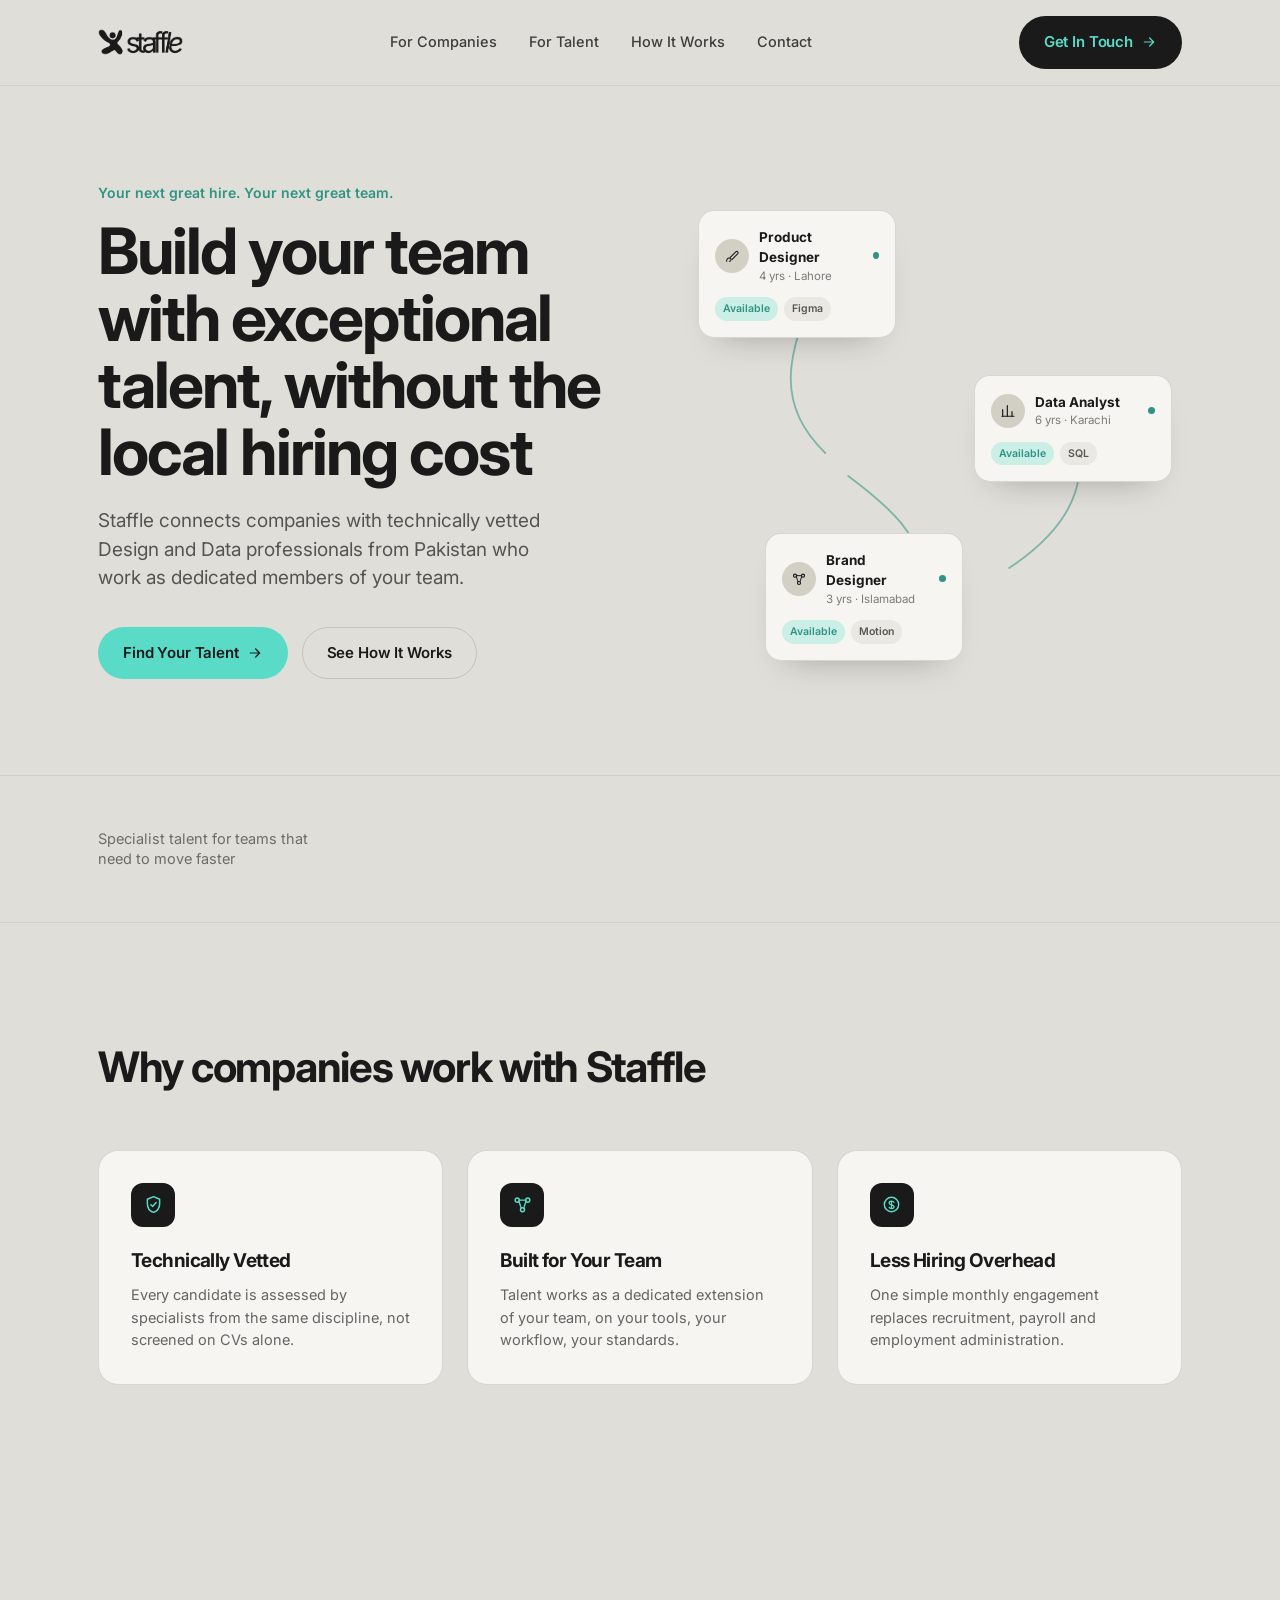
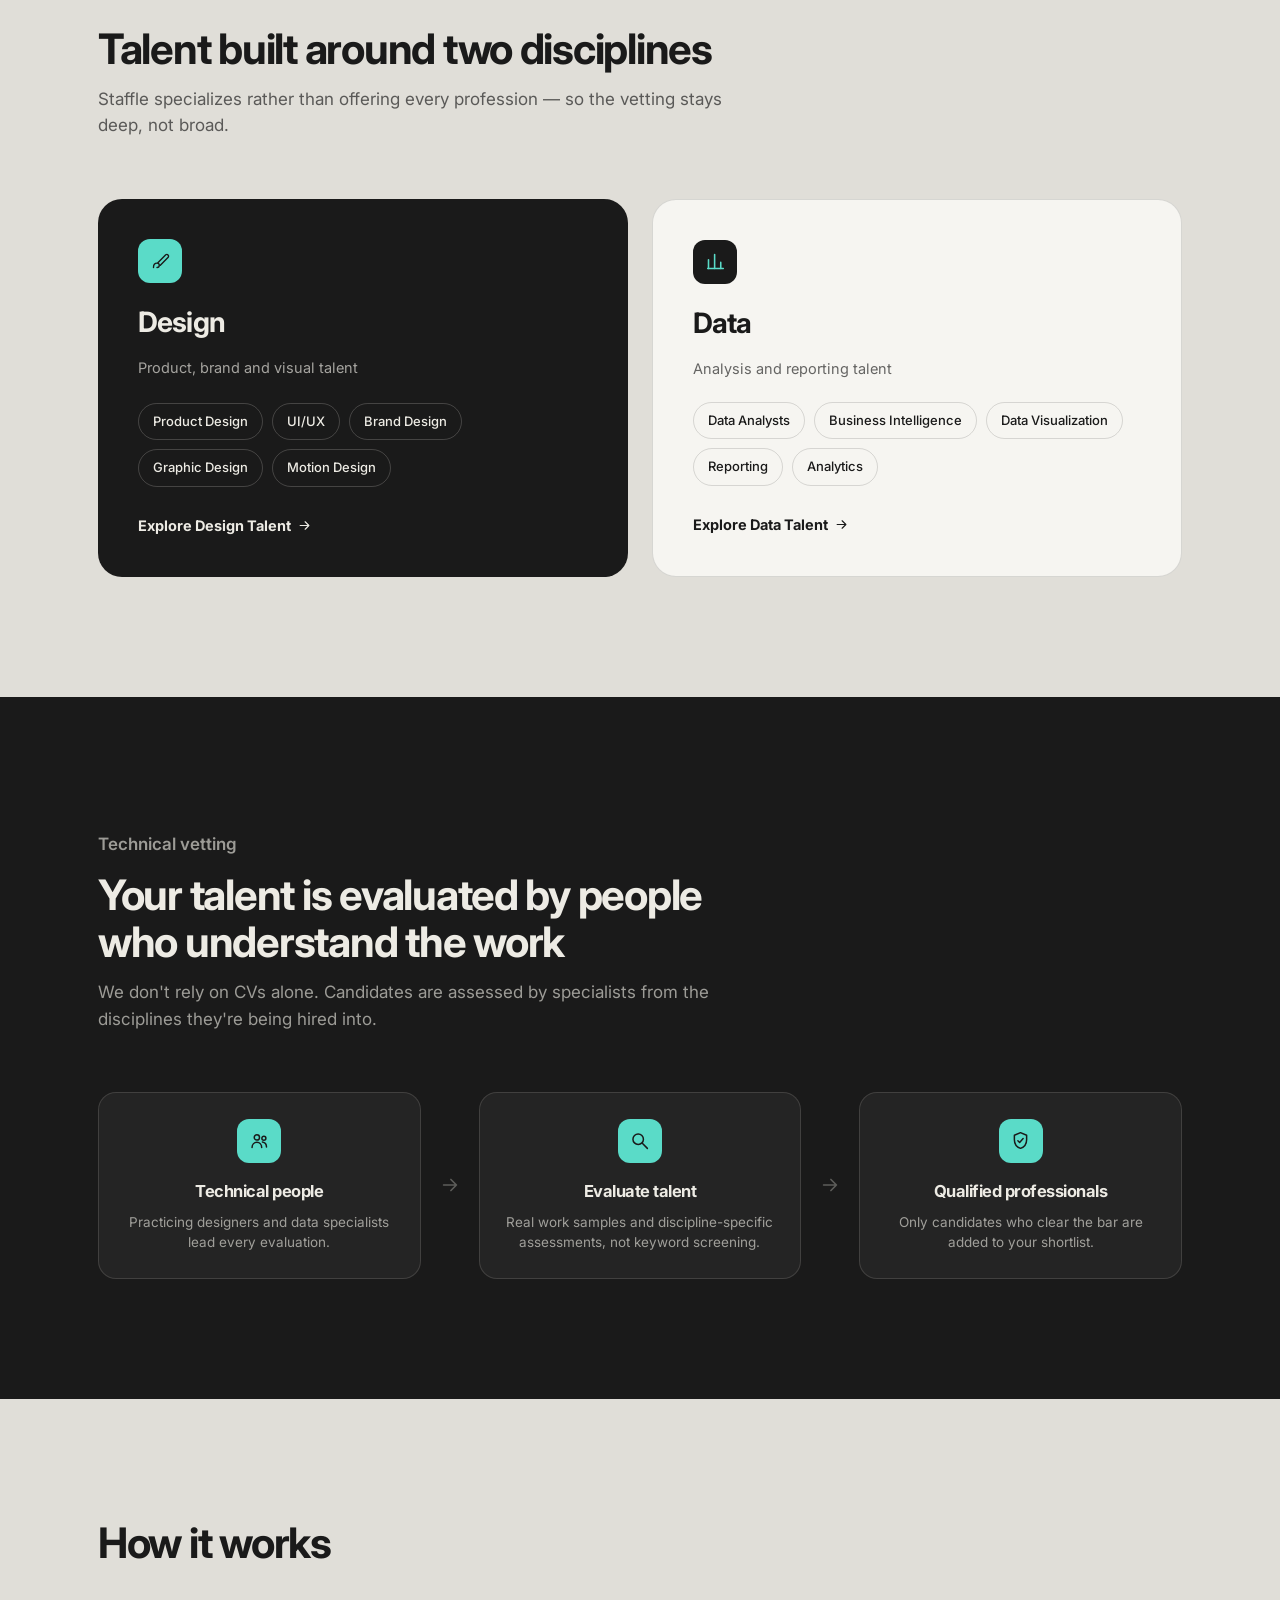
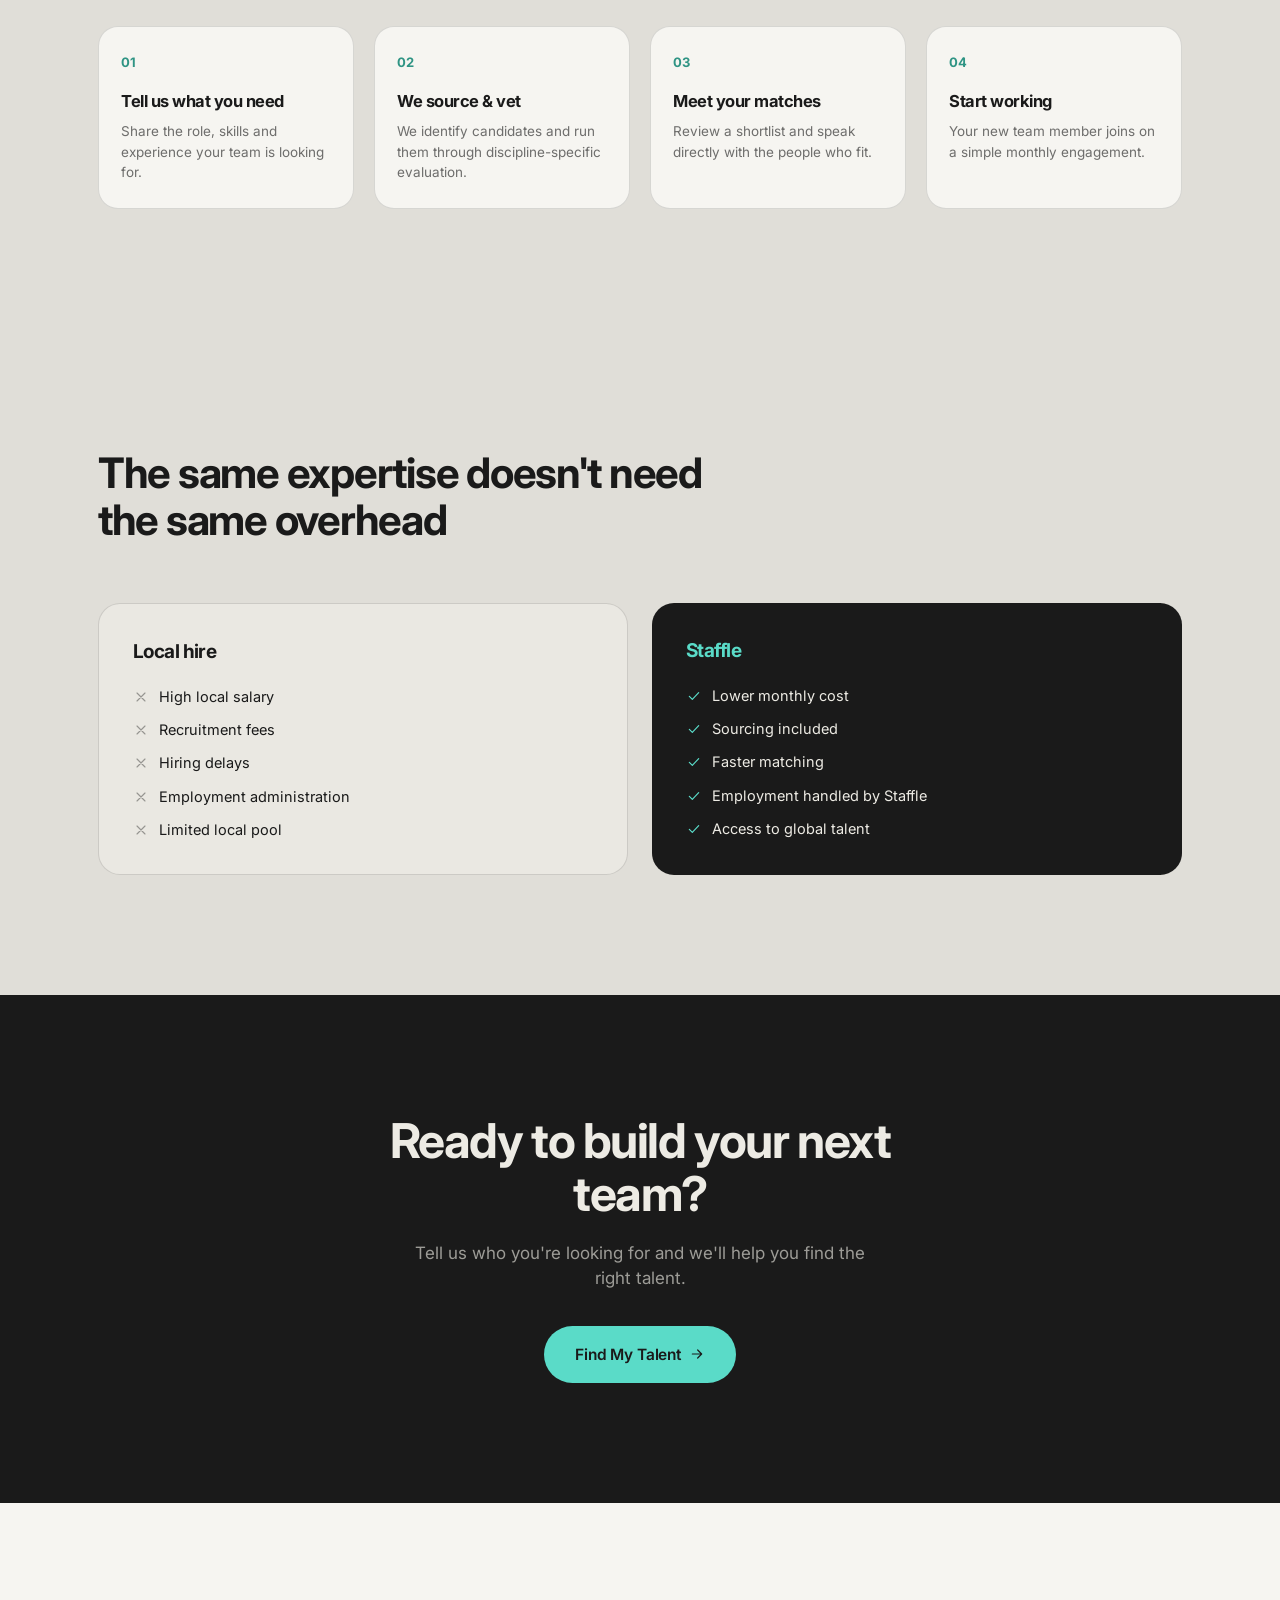
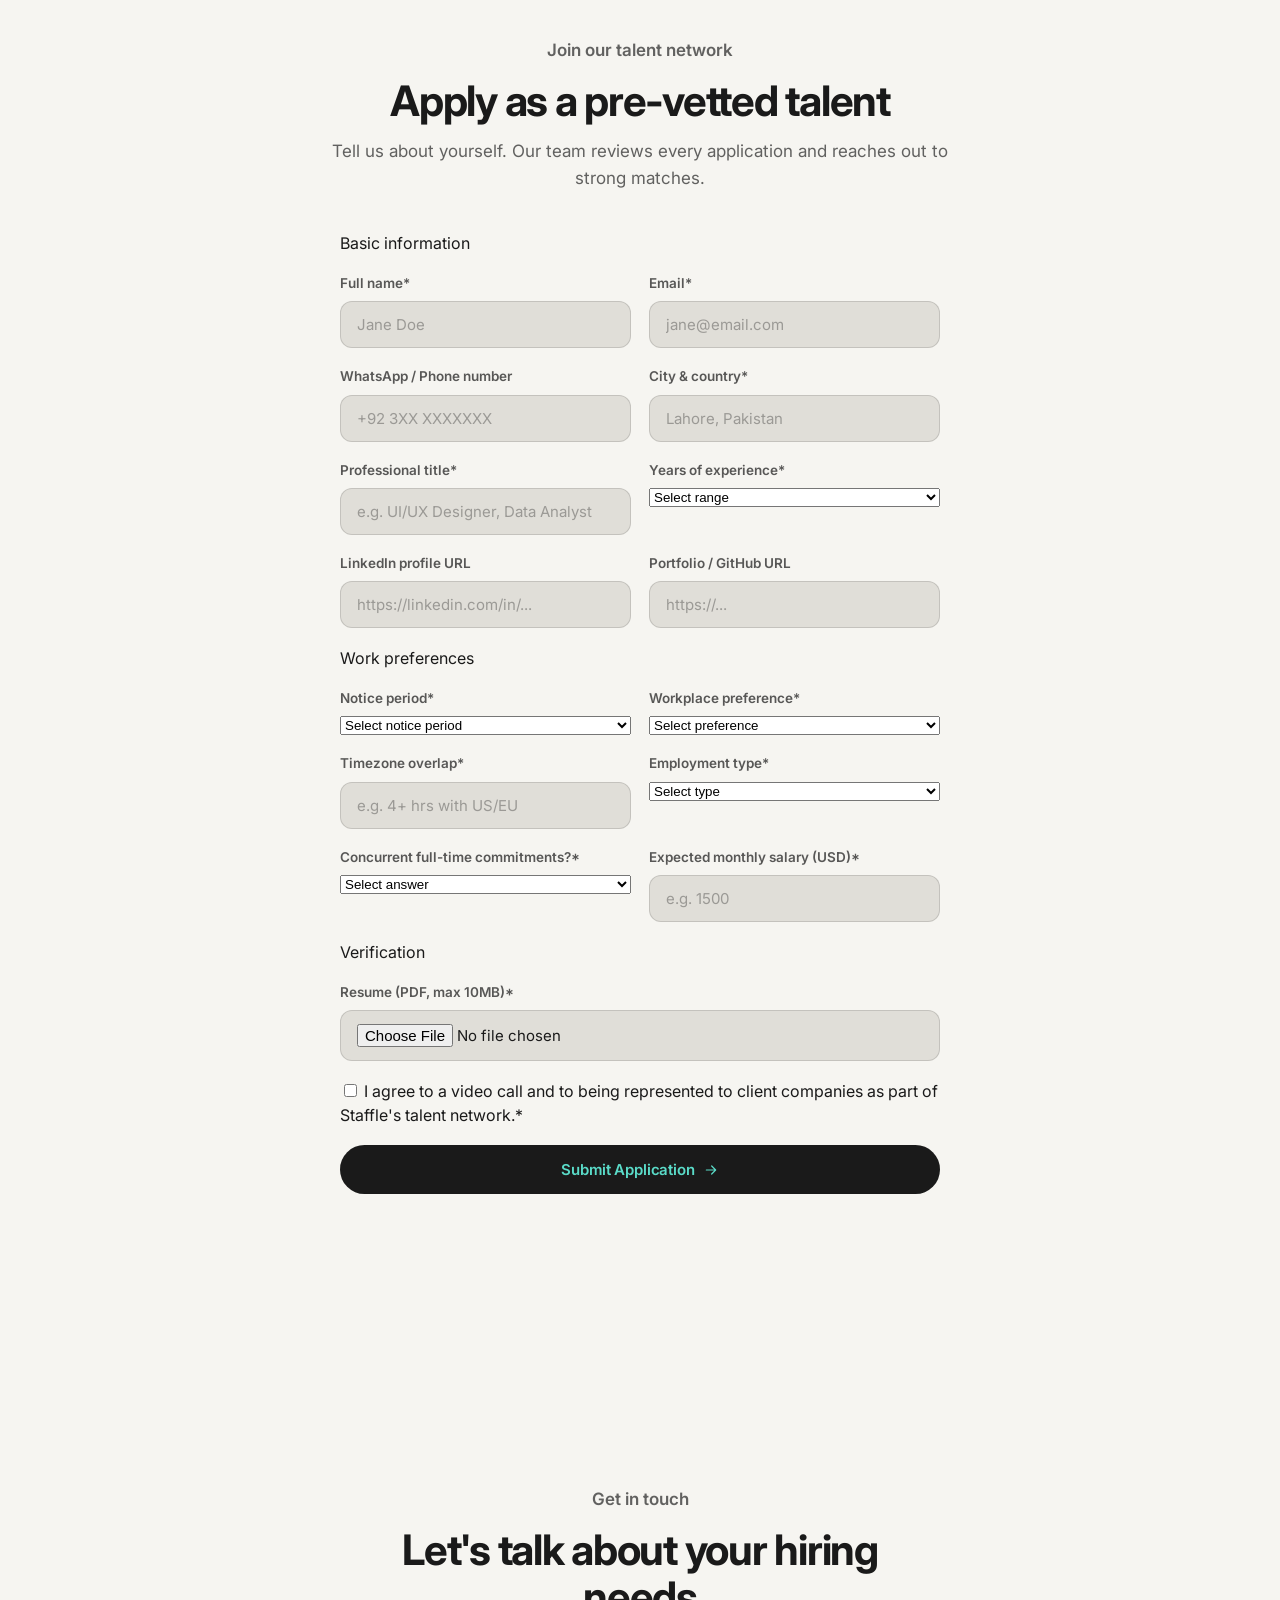
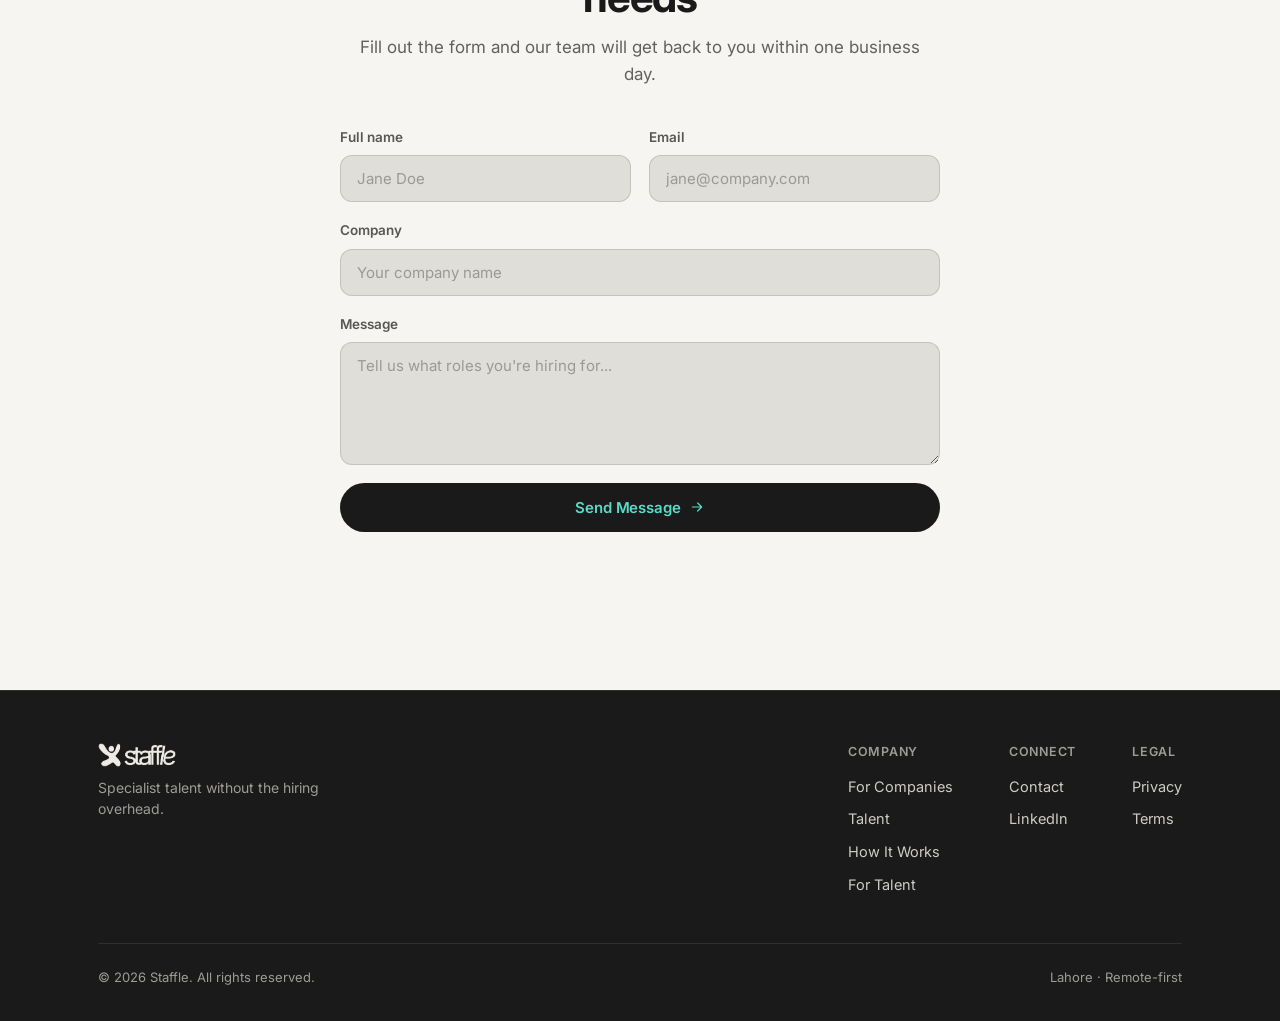
==== index.html @ 08b330fa "Update Form and navbar" ====
<!DOCTYPE html>
<html lang="en">

<head>
  <meta charset="UTF-8">
  <meta name="viewport" content="width=device-width, initial-scale=1.0">
  <title>Staffle — Specialist talent without the hiring overhead</title>
  <link rel="preconnect" href="https://fonts.googleapis.com">
  <link rel="preconnect" href="https://fonts.gstatic.com" crossorigin>
  <link href="https://fonts.googleapis.com/css2?family=Inter:wght@400;500;600;700;800&display=swap" rel="stylesheet">
  <link rel="stylesheet" href="css/style.css">
</head>

<body>

  <!-- ============ ICON DEFS ============ -->
  <svg width="0" height="0" style="position:absolute">
    <defs>
      <symbol id="ic-mark" viewBox="0 0 24 24">
        <circle cx="12" cy="6.2" r="2.6" fill="currentColor" />
        <path d="M6 21c0-4.5 2.8-7.2 6-7.2s6 2.7 6 7.2" stroke="currentColor" stroke-width="1.8" fill="none"
          stroke-linecap="round" />
      </symbol>
      <symbol id="ic-menu" viewBox="0 0 24 24">
        <path d="M4 7h16M4 12h16M4 17h16" stroke="currentColor" stroke-width="1.8" stroke-linecap="round" />
      </symbol>
      <symbol id="ic-close" viewBox="0 0 24 24">
        <path d="M6 6l12 12M18 6L6 18" stroke="currentColor" stroke-width="1.8" stroke-linecap="round" />
      </symbol>
      <symbol id="ic-arrow" viewBox="0 0 24 24">
        <path d="M5 12h14M13 6l6 6-6 6" stroke="currentColor" stroke-width="1.8" fill="none" stroke-linecap="round"
          stroke-linejoin="round" />
      </symbol>
      <symbol id="ic-check-shield" viewBox="0 0 24 24">
        <path d="M12 3l7 3v5c0 5-3 8.5-7 10-4-1.5-7-5-7-10V6l7-3z" stroke="currentColor" stroke-width="1.7" fill="none"
          stroke-linejoin="round" />
        <path d="M9 12.2l2 2 4-4.4" stroke="currentColor" stroke-width="1.7" fill="none" stroke-linecap="round"
          stroke-linejoin="round" />
      </symbol>
      <symbol id="ic-users" viewBox="0 0 24 24">
        <circle cx="9" cy="8.5" r="3" stroke="currentColor" stroke-width="1.7" fill="none" />
        <path d="M3.5 20c0-3.6 2.5-6 5.5-6s5.5 2.4 5.5 6" stroke="currentColor" stroke-width="1.7" fill="none"
          stroke-linecap="round" />
        <circle cx="17" cy="9.5" r="2.3" stroke="currentColor" stroke-width="1.7" fill="none" />
        <path d="M15.3 13.6c2.7.4 4.7 2.5 4.7 5.9" stroke="currentColor" stroke-width="1.7" fill="none"
          stroke-linecap="round" />
      </symbol>
      <symbol id="ic-coin" viewBox="0 0 24 24">
        <circle cx="12" cy="12" r="8.2" stroke="currentColor" stroke-width="1.7" fill="none" />
        <path
          d="M12 8v8M9.3 15.2c.4.9 1.4 1.5 2.7 1.5 1.7 0 2.9-.9 2.9-2.1 0-3-5.6-1.4-5.6-4.3 0-1.2 1.2-2.1 2.9-2.1 1.2 0 2.2.5 2.6 1.3"
          stroke="currentColor" stroke-width="1.5" fill="none" stroke-linecap="round" />
      </symbol>
      <symbol id="ic-globe" viewBox="0 0 24 24">
        <circle cx="12" cy="12" r="8.2" stroke="currentColor" stroke-width="1.7" fill="none" />
        <path d="M3.8 12h16.4M12 3.8c2.3 2.2 3.5 5 3.5 8.2s-1.2 6-3.5 8.2c-2.3-2.2-3.5-5-3.5-8.2s1.2-6 3.5-8.2z"
          stroke="currentColor" stroke-width="1.5" fill="none" />
      </symbol>
      <symbol id="ic-node" viewBox="0 0 24 24">
        <circle cx="6" cy="7" r="2.3" stroke="currentColor" stroke-width="1.7" fill="none" />
        <circle cx="18" cy="7" r="2.3" stroke="currentColor" stroke-width="1.7" fill="none" />
        <circle cx="12" cy="18" r="2.3" stroke="currentColor" stroke-width="1.7" fill="none" />
        <path d="M7.9 8.3L10.5 16M16.1 8.3L13.5 16M8.3 7h7.4" stroke="currentColor" stroke-width="1.5" fill="none"
          stroke-linecap="round" />
      </symbol>
      <symbol id="ic-bolt" viewBox="0 0 24 24">
        <path d="M13 3L5 13.5h5.5L11 21l8-11h-5.5L13 3z" stroke="currentColor" stroke-width="1.6" fill="none"
          stroke-linejoin="round" />
      </symbol>
      <symbol id="ic-scale" viewBox="0 0 24 24">
        <path d="M4 17h16M4 20h16M8 17V7M16 17V7M6 10l2-3 2 3M14 10l2-3 2 3" stroke="currentColor" stroke-width="1.6"
          fill="none" stroke-linecap="round" stroke-linejoin="round" />
      </symbol>
      <symbol id="ic-calendar" viewBox="0 0 24 24">
        <rect x="4" y="5.5" width="16" height="14.5" rx="3" stroke="currentColor" stroke-width="1.6" fill="none" />
        <path d="M4 10h16M8 3.5v4M16 3.5v4" stroke="currentColor" stroke-width="1.6" fill="none"
          stroke-linecap="round" />
      </symbol>
      <symbol id="ic-support" viewBox="0 0 24 24">
        <path d="M4 13.5v-2a8 8 0 0116 0v2" stroke="currentColor" stroke-width="1.6" fill="none"
          stroke-linecap="round" />
        <rect x="3" y="13" width="4.5" height="6" rx="1.6" stroke="currentColor" stroke-width="1.6" fill="none" />
        <rect x="16.5" y="13" width="4.5" height="6" rx="1.6" stroke="currentColor" stroke-width="1.6" fill="none" />
      </symbol>
      <symbol id="ic-search" viewBox="0 0 24 24">
        <circle cx="10.5" cy="10.5" r="6" stroke="currentColor" stroke-width="1.7" fill="none" />
        <path d="M15.5 15.5L21 21" stroke="currentColor" stroke-width="1.7" stroke-linecap="round" />
      </symbol>
      <symbol id="ic-cross" viewBox="0 0 24 24">
        <path d="M6 6l12 12M18 6L6 18" stroke="currentColor" stroke-width="1.7" stroke-linecap="round" />
      </symbol>
      <symbol id="ic-tick" viewBox="0 0 24 24">
        <path d="M5 12.5l4.5 4.5L19 7" stroke="currentColor" stroke-width="1.8" fill="none" stroke-linecap="round"
          stroke-linejoin="round" />
      </symbol>
      <symbol id="ic-brush" viewBox="0 0 24 24">
        <path d="M4 20c0-3 1.6-5 4-5 1.6 0 2.6 1.1 2.6 2.4C10.6 19 9.5 20 8 20" stroke="currentColor" stroke-width="1.6"
          fill="none" stroke-linecap="round" />
        <path d="M9 14.5L18 5.5a2 2 0 012.8 2.8L11.8 17.3" stroke="currentColor" stroke-width="1.6" fill="none"
          stroke-linecap="round" stroke-linejoin="round" />
      </symbol>
      <symbol id="ic-chart" viewBox="0 0 24 24">
        <path d="M4 20V10M11 20V4M18 20v-7" stroke="currentColor" stroke-width="1.8" stroke-linecap="round" />
        <path d="M3 20h18" stroke="currentColor" stroke-width="1.6" stroke-linecap="round" />
      </symbol>
    </defs>
  </svg>

  <!-- ============ HEADER ============ -->
  <header>
    <nav>
      <a href="#" class="logo"><img src="images/staffle-logo-dark.png" alt="Staffle"></a>
      <div class="nav-links">
        <a href="#disciplines">For Companies</a>
        <a href="#apply">For Talent</a>
        <a href="#how-it-works">How It Works</a>
        <a href="#contact">Contact</a>
      </div>
      <div class="nav-cta">
        <button class="nav-toggle" id="navToggle" aria-label="Open menu" aria-expanded="false">
          <svg id="menuIcon">
            <use href="#ic-menu" />
          </svg>
        </button>
        <a href="#contact" class="btn btn-primary">Get In Touch<svg>
            <use href="#ic-arrow" />
          </svg></a>
      </div>
    </nav>
    <div class="mobile-panel" id="mobilePanel">
      <a href="#disciplines">For Companies</a>
      <a href="#apply">For Talent</a>
      <a href="#how-it-works">How It Works</a>
      <a href="#contact">Contact</a>
      <a href="#contact" class="btn btn-mint" style="justify-content:center">Get In Touch</a>
    </div>
  </header>

  <!-- ============ HERO ============ -->
  <section class="hero">
    <div class="wrap">
      <div>
        <p class="eyebrow-plain">Your next great hire. Your next great team.</p>
        <h1>Build your team with exceptional talent, without the local hiring cost</h1>
        <p class="support">Staffle connects companies with technically vetted Design and Data professionals from
          Pakistan who work as dedicated members of your team.</p>
        <div class="hero-ctas">
          <a href="#final-cta" class="btn btn-mint">Find Your Talent<svg>
              <use href="#ic-arrow" />
            </svg></a>
          <a href="#how-it-works" class="btn btn-ghost">See How It Works</a>
        </div>
      </div>
      <div class="talent-visual" aria-hidden="true">
        <svg class="lines" viewBox="0 0 400 400">
          <path class="path p1" d="M100,60 C 60,140 60,180 100,220" />
          <path class="path p2" d="M300,180 C 340,230 320,280 260,320" />
          <path class="path p3" d="M120,240 C 160,270 180,290 190,330" />
        </svg>
        <div class="pcard c1">
          <div class="pcard-top">
            <div class="avatar"><svg>
                <use href="#ic-brush" />
              </svg></div>
            <div>
              <div class="pcard-name">Product Designer</div>
              <div class="pcard-role">4 yrs · Lahore</div>
            </div>
            <span class="status-dot"></span>
          </div>
          <div class="pcard-tags"><span class="tag mint">Available</span><span class="tag">Figma</span></div>
        </div>
        <div class="pcard c2">
          <div class="pcard-top">
            <div class="avatar"><svg>
                <use href="#ic-chart" />
              </svg></div>
            <div>
              <div class="pcard-name">Data Analyst</div>
              <div class="pcard-role">6 yrs · Karachi</div>
            </div>
            <span class="status-dot"></span>
          </div>
          <div class="pcard-tags"><span class="tag mint">Available</span><span class="tag">SQL</span></div>
        </div>
        <div class="pcard c3">
          <div class="pcard-top">
            <div class="avatar"><svg>
                <use href="#ic-node" />
              </svg></div>
            <div>
              <div class="pcard-name">Brand Designer</div>
              <div class="pcard-role">3 yrs · Islamabad</div>
            </div>
            <span class="status-dot"></span>
          </div>
          <div class="pcard-tags"><span class="tag mint">Available</span><span class="tag">Motion</span></div>
        </div>
      </div>
    </div>
  </section>

  <!-- ============ TRUST STRIP ============ -->
  <div class="trust">
    <div class="wrap">
      <p class="trust-label">Specialist talent for teams that need to move faster</p>
      <div class="trust-items">
        <div class="trust-item"><svg>
            <use href="#ic-brush" />
          </svg>Design Specialists</div>
        <div class="trust-item"><svg>
            <use href="#ic-chart" />
          </svg>Data Specialists</div>
        <div class="trust-item"><svg>
            <use href="#ic-check-shield" />
          </svg>Technical Vetting</div>
        <div class="trust-item"><svg>
            <use href="#ic-users" />
          </svg>Dedicated Resources</div>
      </div>
    </div>
  </div>

  <!-- ============ WHY STAFFLE ============ -->
  <section>
    <div class="wrap">
      <div class="section-head">
        <h2>Why companies work with Staffle</h2>
      </div>
      <div class="why-grid">
        <div class="why-card">
          <div class="icon-badge"><svg>
              <use href="#ic-check-shield" />
            </svg></div>
          <h3>Technically Vetted</h3>
          <p>Every candidate is assessed by specialists from the same discipline, not screened on CVs alone.</p>
        </div>
        <div class="why-card">
          <div class="icon-badge"><svg>
              <use href="#ic-node" />
            </svg></div>
          <h3>Built for Your Team</h3>
          <p>Talent works as a dedicated extension of your team, on your tools, your workflow, your standards.</p>
        </div>
        <div class="why-card">
          <div class="icon-badge"><svg>
              <use href="#ic-coin" />
            </svg></div>
          <h3>Less Hiring Overhead</h3>
          <p>One simple monthly engagement replaces recruitment, payroll and employment administration.</p>
        </div>
      </div>
    </div>
  </section>

  <!-- ============ DESIGN + DATA ============ -->
  <section id="disciplines">
    <div class="wrap">
      <div class="section-head">
        <h2>Talent built around two disciplines</h2>
        <p>Staffle specializes rather than offering every profession — so the vetting stays deep, not broad.</p>
      </div>
      <div class="disciplines">
        <div class="discipline-card design">
          <div class="discipline-top">
            <div class="icon-badge"><svg>
                <use href="#ic-brush" />
              </svg></div>
            <h3>Design</h3>
            <p class="sub">Product, brand and visual talent</p>
          </div>
          <div>
            <div class="role-list">
              <span class="role-pill">Product Design</span>
              <span class="role-pill">UI/UX</span>
              <span class="role-pill">Brand Design</span>
              <span class="role-pill">Graphic Design</span>
              <span class="role-pill">Motion Design</span>
            </div>
            <a href="#" class="explore-link">Explore Design Talent<svg>
                <use href="#ic-arrow" />
              </svg></a>
          </div>
        </div>
        <div class="discipline-card data">
          <div class="discipline-top">
            <div class="icon-badge"><svg>
                <use href="#ic-chart" />
              </svg></div>
            <h3>Data</h3>
            <p class="sub">Analysis and reporting talent</p>
          </div>
          <div>
            <div class="role-list">
              <span class="role-pill">Data Analysts</span>
              <span class="role-pill">Business Intelligence</span>
              <span class="role-pill">Data Visualization</span>
              <span class="role-pill">Reporting</span>
              <span class="role-pill">Analytics</span>
            </div>
            <a href="#" class="explore-link">Explore Data Talent<svg>
                <use href="#ic-arrow" />
              </svg></a>
          </div>
        </div>
      </div>
    </div>
  </section>

  <!-- ============ TECHNICAL VETTING ============ -->
  <section class="vetting">
    <div class="wrap">
      <div class="section-head">
        <p class="eyebrow-plain">Technical vetting</p>
        <h2>Your talent is evaluated by people who understand the work</h2>
        <p>We don't rely on CVs alone. Candidates are assessed by specialists from the disciplines they're being hired
          into.</p>
      </div>
      <div class="vet-flow">
        <div class="vet-node">
          <div class="icon-badge"><svg>
              <use href="#ic-users" />
            </svg></div>
          <h3>Technical people</h3>
          <p>Practicing designers and data specialists lead every evaluation.</p>
        </div>
        <div class="vet-arrow"><svg>
            <use href="#ic-arrow" />
          </svg></div>
        <div class="vet-node">
          <div class="icon-badge"><svg>
              <use href="#ic-search" />
            </svg></div>
          <h3>Evaluate talent</h3>
          <p>Real work samples and discipline-specific assessments, not keyword screening.</p>
        </div>
        <div class="vet-arrow"><svg>
            <use href="#ic-arrow" />
          </svg></div>
        <div class="vet-node">
          <div class="icon-badge"><svg>
              <use href="#ic-check-shield" />
            </svg></div>
          <h3>Qualified professionals</h3>
          <p>Only candidates who clear the bar are added to your shortlist.</p>
        </div>
      </div>
    </div>
  </section>

  <!-- ============ HOW IT WORKS ============ -->
  <section id="how-it-works">
    <div class="wrap">
      <div class="section-head">
        <h2>How it works</h2>
      </div>
      <div class="steps">
        <div class="step">
          <div class="step-num">01</div>
          <h3>Tell us what you need</h3>
          <p>Share the role, skills and experience your team is looking for.</p>
        </div>
        <div class="step">
          <div class="step-num">02</div>
          <h3>We source &amp; vet</h3>
          <p>We identify candidates and run them through discipline-specific evaluation.</p>
        </div>
        <div class="step">
          <div class="step-num">03</div>
          <h3>Meet your matches</h3>
          <p>Review a shortlist and speak directly with the people who fit.</p>
        </div>
        <div class="step">
          <div class="step-num">04</div>
          <h3>Start working</h3>
          <p>Your new team member joins on a simple monthly engagement.</p>
        </div>
      </div>
    </div>
  </section>

  <!-- ============ COMPARISON ============ -->
  <section>
    <div class="wrap">
      <div class="section-head">
        <h2>The same expertise doesn't need the same overhead</h2>
      </div>
      <div class="compare">
        <div class="compare-card bad">
          <h3>Local hire</h3>
          <ul class="compare-list">
            <li><svg>
                <use href="#ic-cross" />
              </svg>High local salary</li>
            <li><svg>
                <use href="#ic-cross" />
              </svg>Recruitment fees</li>
            <li><svg>
                <use href="#ic-cross" />
              </svg>Hiring delays</li>
            <li><svg>
                <use href="#ic-cross" />
              </svg>Employment administration</li>
            <li><svg>
                <use href="#ic-cross" />
              </svg>Limited local pool</li>
          </ul>
        </div>
        <div class="compare-card good">
          <h3>Staffle</h3>
          <ul class="compare-list">
            <li><svg>
                <use href="#ic-tick" />
              </svg>Lower monthly cost</li>
            <li><svg>
                <use href="#ic-tick" />
              </svg>Sourcing included</li>
            <li><svg>
                <use href="#ic-tick" />
              </svg>Faster matching</li>
            <li><svg>
                <use href="#ic-tick" />
              </svg>Employment handled by Staffle</li>
            <li><svg>
                <use href="#ic-tick" />
              </svg>Access to global talent</li>
          </ul>
        </div>
      </div>
    </div>
  </section>

  <!-- ============ FINAL CTA ============ -->
  <section class="final-cta" id="final-cta">
    <div class="wrap">
      <h2>Ready to build your next team?</h2>
      <p>Tell us who you're looking for and we'll help you find the right talent.</p>
      <a href="#contact" class="btn btn-mint">Find My Talent<svg>
          <use href="#ic-arrow" />
        </svg></a>
    </div>
  </section>

  <!-- ============ TALENT APPLICATION ============ -->
  <section class="contact apply-section" id="apply">
    <div class="wrap">
      <div class="section-head" style="margin:0 auto 40px;text-align:center;max-width:640px;">
        <p class="eyebrow-plain" style="text-align:center;">Join our talent network</p>
        <h2>Apply as a pre-vetted talent</h2>
        <p>Tell us about yourself. Our team reviews every application and reaches out to strong matches.</p>
      </div>

      <form class="contact-form apply-form" id="applyForm" action="https://formspree.io/f/YOUR_FORM_ID_TALENT"
        method="POST" enctype="multipart/form-data">

        <div class="form-group-title">Basic information</div>

        <div class="form-row">
          <div class="form-field">
            <label for="ap-name">Full name*</label>
            <input type="text" id="ap-name" name="full_name" placeholder="Jane Doe" required>
          </div>
          <div class="form-field">
            <label for="ap-email">Email*</label>
            <input type="email" id="ap-email" name="email" placeholder="jane@email.com" required>
          </div>
        </div>

        <div class="form-row">
          <div class="form-field">
            <label for="ap-phone">WhatsApp / Phone number</label>
            <input type="tel" id="ap-phone" name="phone" placeholder="+92 3XX XXXXXXX">
          </div>
          <div class="form-field">
            <label for="ap-location">City &amp; country*</label>
            <input type="text" id="ap-location" name="location" placeholder="Lahore, Pakistan" required>
          </div>
        </div>

        <div class="form-row">
          <div class="form-field">
            <label for="ap-title">Professional title*</label>
            <input type="text" id="ap-title" name="title" placeholder="e.g. UI/UX Designer, Data Analyst" required>
          </div>
          <div class="form-field">
            <label for="ap-experience">Years of experience*</label>
            <select id="ap-experience" name="experience" required>
              <option value="" disabled selected>Select range</option>
              <option value="1-2 years">1-2 years</option>
              <option value="3-5 years">3-5 years</option>
              <option value="6-8 years">6-8 years</option>
              <option value="9-15 years">9-15 years</option>
              <option value="15+ years">15+ years</option>
            </select>
          </div>
        </div>

        <div class="form-row">
          <div class="form-field">
            <label for="ap-linkedin">LinkedIn profile URL</label>
            <input type="url" id="ap-linkedin" name="linkedin_url" placeholder="https://linkedin.com/in/...">
          </div>
          <div class="form-field">
            <label for="ap-portfolio">Portfolio / GitHub URL</label>
            <input type="url" id="ap-portfolio" name="portfolio_url" placeholder="https://...">
          </div>
        </div>

        <div class="form-group-title">Work preferences</div>

        <div class="form-row">
          <div class="form-field">
            <label for="ap-notice">Notice period*</label>
            <select id="ap-notice" name="notice_period" required>
              <option value="" disabled selected>Select notice period</option>
              <option value="Immediately available">Immediately available</option>
              <option value="2 weeks">2 weeks</option>
              <option value="1 month">1 month</option>
              <option value="2+ months">2+ months</option>
            </select>
          </div>
          <div class="form-field">
            <label for="ap-workplace">Workplace preference*</label>
            <select id="ap-workplace" name="workplace_preference" required>
              <option value="" disabled selected>Select preference</option>
              <option value="Remote">Remote</option>
              <option value="Hybrid">Hybrid</option>
              <option value="Onsite">Onsite</option>
            </select>
          </div>
        </div>

        <div class="form-row">
          <div class="form-field">
            <label for="ap-timezone">Timezone overlap*</label>
            <input type="text" id="ap-timezone" name="timezone_overlap" placeholder="e.g. 4+ hrs with US/EU" required>
          </div>
          <div class="form-field">
            <label for="ap-employment">Employment type*</label>
            <select id="ap-employment" name="employment_type" required>
              <option value="" disabled selected>Select type</option>
              <option value="Full-time">Full-time</option>
              <option value="Part-time">Part-time</option>
              <option value="Contract">Contract</option>
            </select>
          </div>
        </div>

        <div class="form-row">
          <div class="form-field">
            <label for="ap-concurrent">Concurrent full-time commitments?*</label>
            <select id="ap-concurrent" name="concurrent_commitments" required>
              <option value="" disabled selected>Select answer</option>
              <option value="No">No</option>
              <option value="Yes">Yes</option>
            </select>
          </div>
          <div class="form-field">
            <label for="ap-salary">Expected monthly salary (USD)*</label>
            <input type="number" id="ap-salary" name="expected_salary_usd" placeholder="e.g. 1500" min="0" required>
          </div>
        </div>

        <div class="form-group-title">Verification</div>

        <div class="form-field">
          <label for="ap-resume">Resume (PDF, max 10MB)*</label>
          <input type="file" id="ap-resume" name="resume" accept="application/pdf" required>
        </div>

        <label class="form-checkbox">
          <input type="checkbox" id="ap-consent" name="consent" value="Yes" required>
          <span>I agree to a video call and to being represented to client companies as part of Staffle's talent
            network.*</span>
        </label>

        <button type="submit" class="btn btn-primary" style="width:100%;justify-content:center;">
          Submit Application<svg>
            <use href="#ic-arrow" />
          </svg>
        </button>
        <p class="form-status" id="applyFormStatus"></p>
      </form>
    </div>
  </section>

  <!-- ============ CONTACT ============ -->
  <section class="contact" id="contact">
    <div class="wrap">
      <div class="section-head" style="margin:0 auto 40px;text-align:center;max-width:560px;">
        <p class="eyebrow-plain" style="text-align:center;">Get in touch</p>
        <h2>Let's talk about your hiring needs</h2>
        <p>Fill out the form and our team will get back to you within one business day.</p>
      </div>

      <form class="contact-form" id="contactForm" action="https://formspree.io/f/YOUR_FORM_ID" method="POST">
        <div class="form-row">
          <div class="form-field">
            <label for="cf-name">Full name</label>
            <input type="text" id="cf-name" name="name" placeholder="Jane Doe" required>
          </div>
          <div class="form-field">
            <label for="cf-email">Email</label>
            <input type="email" id="cf-email" name="email" placeholder="jane@company.com" required>
          </div>
        </div>
        <div class="form-field">
          <label for="cf-company">Company</label>
          <input type="text" id="cf-company" name="company" placeholder="Your company name">
        </div>
        <div class="form-field">
          <label for="cf-message">Message</label>
          <textarea id="cf-message" name="message" rows="5" placeholder="Tell us what roles you're hiring for..."
            required></textarea>
        </div>
        <button type="submit" class="btn btn-primary" style="width:100%;justify-content:center;">
          Send Message<svg>
            <use href="#ic-arrow" />
          </svg>
        </button>
        <p class="form-status" id="formStatus"></p>
      </form>
    </div>
  </section>

  <!-- ============ FOOTER ============ -->
  <footer id="footer">
    <div class="wrap">
      <div class="footer-top">
        <div class="footer-brand">
          <a href="#" class="logo"><img src="images/staffle-logo-light.png" alt="Staffle"></a>
          <p>Specialist talent without the hiring overhead.</p>
        </div>
        <div class="footer-links">
          <div class="footer-col">
            <h4>Company</h4>
            <a href="#disciplines">For Companies</a>
            <a href="#disciplines">Talent</a>
            <a href="#how-it-works">How It Works</a>
            <a href="#apply">For Talent</a>
          </div>
          <div class="footer-col">
            <h4>Connect</h4>
            <a href="#contact">Contact</a>
            <a href="#">LinkedIn</a>
          </div>
          <div class="footer-col">
            <h4>Legal</h4>
            <a href="#">Privacy</a>
            <a href="#">Terms</a>
          </div>
        </div>
      </div>
      <div class="footer-bottom">
        <span>© 2026 Staffle. All rights reserved.</span>
        <span>Lahore · Remote-first</span>
      </div>
    </div>
  </footer>

  <script src="js/script.js"></script>
</body>

</html>
---- css/style.css ----
:root {
  --ink: #1A1A1A;
  --canvas: #E0DED8;
  --canvas-soft: #EAE8E2;
  --canvas-deep: #D2CFC5;
  --paper: #F6F5F1;
  --mint: #5ADBC8;
  --mint-deep: #2F9484;
  --line: rgba(26, 26, 26, 0.14);
  --line-soft: rgba(26, 26, 26, 0.08);
  --on-ink: #EDEBE4;
  --on-ink-dim: rgba(237, 235, 228, 0.62);
  --max: 1180px;
  --gap: clamp(20px, 4vw, 40px);
}

* {
  box-sizing: border-box;
}

html {
  scroll-behavior: smooth;
}

body {
  margin: 0;
  background: var(--canvas);
  color: var(--ink);
  font-family: 'Inter', system-ui, sans-serif;
  -webkit-font-smoothing: antialiased;
  line-height: 1.5;
}

a {
  color: inherit;
  text-decoration: none;
}

button {
  font-family: inherit;
}

.wrap {
  max-width: var(--max);
  margin: 0 auto;
  padding: 0 clamp(20px, 5vw, 48px);
}

img,
svg {
  display: block;
}

:focus-visible {
  outline: 2px solid var(--ink);
  outline-offset: 3px;
}

/* ---------- Buttons ---------- */
.btn {
  display: inline-flex;
  align-items: center;
  gap: 8px;
  padding: 14px 24px;
  border-radius: 100px;
  font-size: 15px;
  font-weight: 600;
  letter-spacing: -0.01em;
  border: 1px solid transparent;
  cursor: pointer;
  transition: transform .22s cubic-bezier(.2, .7, .3, 1), background .18s ease, border-color .18s ease, box-shadow .22s ease;
  white-space: nowrap;
}

.btn:active {
  transform: scale(0.97);
}

.btn-primary {
  background: var(--ink);
  color: var(--mint);
}

.btn-primary:hover {
  background: #000;
  transform: translateY(-3px);
  box-shadow: 0 14px 26px -12px rgba(26, 26, 26, 0.5);
}

.btn-mint {
  background: var(--mint);
  color: var(--ink);
}

.btn-mint:hover {
  background: #4bcbb7;
  transform: translateY(-3px);
  box-shadow: 0 14px 26px -12px rgba(90, 219, 200, 0.55);
}

.btn-ghost {
  background: transparent;
  color: var(--ink);
  border-color: var(--line);
}

.btn-ghost:hover {
  border-color: var(--ink);
  transform: translateY(-3px);
}

.btn-ghost-light {
  background: transparent;
  color: var(--on-ink);
  border-color: rgba(237, 235, 228, 0.28);
}

.btn-ghost-light:hover {
  border-color: var(--on-ink);
  transform: translateY(-3px);
}

.btn svg {
  width: 16px;
  height: 16px;
  transition: transform .25s ease;
}

.btn:hover svg {
  transform: translateX(2px);
}

/* ---------- Nav ---------- */
header {
  position: sticky;
  top: 0;
  z-index: 50;
  background: rgba(224, 222, 216, 0.82);
  backdrop-filter: blur(10px);
  border-bottom: 1px solid var(--line-soft);
}

nav {
  display: flex;
  align-items: center;
  justify-content: space-between;
  padding: 16px clamp(20px, 5vw, 48px);
  max-width: var(--max);
  margin: 0 auto;
}

.logo {
  display: flex;
  align-items: center;
  gap: 9px;
  font-weight: 800;
  font-size: 19px;
  letter-spacing: -0.02em;
}

.logo svg {
  width: 22px;
  height: 22px;
}

.logo img {
  height: 26px;
  width: auto;
  display: block;
  transition: transform .3s cubic-bezier(.2, .7, .3, 1);
}

.logo:hover img {
  transform: scale(1.06) rotate(-2deg);
}

.footer-brand .logo img {
  height: 24px;
}

.nav-links {
  display: flex;
  align-items: center;
  gap: 32px;
  font-size: 14.5px;
  font-weight: 500;
}

.nav-links a {
  opacity: 0.82;
  position: relative;
  padding: 2px 0;
}

.nav-links a:hover {
  opacity: 1;
}

.nav-links a::after {
  content: "";
  position: absolute;
  left: 0;
  bottom: -2px;
  width: 0;
  height: 1.5px;
  background: var(--ink);
  transition: width .2s ease;
}

.nav-links a:hover::after {
  width: 100%;
}

.nav-cta {
  display: flex;
  align-items: center;
  gap: 18px;
}

.nav-toggle {
  display: none;
  background: none;
  border: none;
  cursor: pointer;
  padding: 6px;
}

.nav-toggle svg {
  width: 22px;
  height: 22px;
}

.mobile-panel {
  display: none;
}

@media (max-width: 860px) {
  .nav-links {
    display: none;
  }

  .nav-cta .btn-primary {
    display: none;
  }

  .nav-toggle {
    display: block;
  }

  .mobile-panel {
    display: flex;
    flex-direction: column;
    gap: 2px;
    max-height: 0;
    overflow: hidden;
    transition: max-height .28s ease;
    background: var(--canvas);
    border-top: 1px solid var(--line-soft);
  }

  .mobile-panel.open {
    max-height: 340px;
  }

  .mobile-panel a,
  .mobile-panel .btn {
    margin: 10px clamp(20px, 5vw, 48px);
  }

  .mobile-panel a {
    font-weight: 500;
    font-size: 15px;
    padding: 8px 0;
  }
}

/* ---------- Section shell ---------- */
section {
  padding: clamp(64px, 10vw, 120px) 0;
}

.eyebrow-plain {
  font-size: 14px;
  color: var(--mint-deep);
  font-weight: 600;
  margin: 0 0 14px;
}

h1,
h2,
h3 {
  margin: 0;
  letter-spacing: -0.03em;
  font-weight: 700;
}

.section-head {
  max-width: 640px;
  margin-bottom: clamp(36px, 6vw, 60px);
}

.section-head h2 {
  font-size: clamp(28px, 3.6vw, 42px);
  line-height: 1.12;
}

.section-head p {
  font-size: 17px;
  color: rgba(26, 26, 26, 0.68);
  margin-top: 14px;
  line-height: 1.55;
}

/* ---------- Hero ---------- */
.hero {
  padding-top: clamp(56px, 9vw, 96px);
  padding-bottom: clamp(56px, 9vw, 96px);
}

.hero .wrap {
  display: grid;
  grid-template-columns: 1.05fr 0.95fr;
  gap: clamp(32px, 6vw, 64px);
  align-items: center;
}

.hero h1 {
  font-size: clamp(38px, 5.4vw, 64px);
  line-height: 1.05;
  max-width: 600px;
}

.hero p.support {
  font-size: clamp(16px, 1.6vw, 19px);
  color: rgba(26, 26, 26, 0.7);
  max-width: 460px;
  margin: 22px 0 34px;
}

.hero-ctas {
  display: flex;
  flex-wrap: wrap;
  gap: 14px;
}

.talent-visual {
  position: relative;
  height: clamp(340px, 38vw, 460px);
}

.talent-visual svg.lines {
  position: absolute;
  inset: 0;
  width: 100%;
  height: 100%;
  overflow: visible;
}

.talent-visual .path {
  fill: none;
  stroke: var(--mint-deep);
  stroke-width: 1.6;
  stroke-linecap: round;
  stroke-dasharray: 220;
  stroke-dashoffset: 220;
  opacity: 0.55;
  animation: draw 1.4s ease forwards;
}

.path.p2 {
  animation-delay: .15s;
}

.path.p3 {
  animation-delay: .3s;
}

@keyframes draw {
  to {
    stroke-dashoffset: 0;
  }
}

.pcard {
  position: absolute;
  width: 198px;
  background: var(--paper);
  border: 1px solid var(--line);
  border-radius: 16px;
  padding: 16px;
  box-shadow: 0 18px 34px -22px rgba(26, 26, 26, 0.35);
  opacity: 0;
  transform: translateY(14px) scale(.97);
  animation: rise .6s cubic-bezier(.2, .7, .3, 1) forwards;
  transition: transform .3s cubic-bezier(.2, .7, .3, 1), box-shadow .3s ease, border-color .3s ease;
}

.pcard:hover {
  transform: translateY(-6px) scale(1.03);
  box-shadow: 0 26px 44px -20px rgba(26, 26, 26, 0.4);
  border-color: rgba(26, 26, 26, 0.25);
  z-index: 5;
}

@keyframes rise {
  to {
    opacity: 1;
    transform: translateY(0) scale(1);
  }
}

.pcard.c1 {
  top: 2%;
  left: 0;
  animation-delay: .05s;
}

.pcard.c2 {
  top: 38%;
  right: 2%;
  animation-delay: .28s;
}

.pcard.c3 {
  bottom: 0;
  left: 14%;
  animation-delay: .5s;
}

.pcard-top {
  display: flex;
  align-items: center;
  gap: 10px;
}

.avatar {
  width: 34px;
  height: 34px;
  border-radius: 50%;
  background: var(--canvas-deep);
  display: flex;
  align-items: center;
  justify-content: center;
  flex: none;
}

.avatar svg {
  width: 16px;
  height: 16px;
  color: var(--ink);
}

.pcard-name {
  font-size: 13.5px;
  font-weight: 700;
}

.pcard-role {
  font-size: 11.5px;
  color: rgba(26, 26, 26, 0.55);
}

.status-dot {
  width: 7px;
  height: 7px;
  border-radius: 50%;
  background: var(--mint-deep);
  margin-left: auto;
}

.pcard-tags {
  display: flex;
  flex-wrap: wrap;
  gap: 6px;
  margin-top: 12px;
}

.tag {
  font-size: 10.5px;
  font-weight: 600;
  padding: 4px 8px;
  border-radius: 100px;
  background: var(--canvas-soft);
  color: rgba(26, 26, 26, 0.7);
  transition: transform .2s ease, background .2s ease;
}

.tag.mint {
  background: rgba(90, 219, 200, 0.28);
  color: var(--mint-deep);
}

.pcard:hover .tag {
  transform: translateY(-1px);
}

.pcard:hover .tag.mint {
  background: var(--mint-deep);
  color: var(--on-ink);
}

/* ---------- Trust strip ---------- */
.trust {
  padding: 38px 0;
  border-top: 1px solid var(--line-soft);
  border-bottom: 1px solid var(--line-soft);
}

.trust .wrap {
  display: flex;
  flex-wrap: wrap;
  align-items: center;
  justify-content: space-between;
  gap: 24px;
}

.trust-label {
  font-size: 14.5px;
  color: rgba(26, 26, 26, 0.58);
  max-width: 220px;
  line-height: 1.4;
}

.trust-items {
  display: flex;
  flex-wrap: wrap;
  gap: clamp(22px, 4vw, 44px);
}

.trust-item {
  display: flex;
  align-items: center;
  gap: 9px;
  font-size: 14.5px;
  font-weight: 600;
  transition: transform .25s ease;
}

.trust-item:hover {
  transform: translateY(-3px);
}

.trust-item svg {
  width: 19px;
  height: 19px;
  color: var(--mint-deep);
  transition: transform .3s cubic-bezier(.2, .7, .3, 1);
}

.trust-item:hover svg {
  transform: scale(1.15);
}

/* ---------- Why Staffle ---------- */
.why-grid {
  display: grid;
  grid-template-columns: repeat(3, 1fr);
  gap: clamp(16px, 3vw, 24px);
}

.why-card {
  background: var(--paper);
  border: 1px solid var(--line);
  border-radius: 20px;
  padding: clamp(24px, 3vw, 32px);
  transition: transform .3s cubic-bezier(.2, .7, .3, 1), box-shadow .3s ease, border-color .3s ease;
}

.why-card:hover {
  transform: translateY(-6px);
  box-shadow: 0 22px 40px -20px rgba(26, 26, 26, 0.28);
  border-color: rgba(26, 26, 26, 0.22);
}

.why-card .icon-badge {
  margin-bottom: 20px;
}

.why-card h3 {
  font-size: 19px;
  margin-bottom: 9px;
}

.why-card p {
  font-size: 14.5px;
  color: rgba(26, 26, 26, 0.66);
  margin: 0;
  line-height: 1.55;
}

.icon-badge {
  width: 44px;
  height: 44px;
  border-radius: 12px;
  background: var(--ink);
  display: flex;
  align-items: center;
  justify-content: center;
  transition: transform .35s cubic-bezier(.2, .7, .3, 1), background .3s ease;
}

.icon-badge svg {
  width: 21px;
  height: 21px;
  color: var(--mint);
  transition: transform .35s ease;
}

.why-card:hover .icon-badge {
  transform: scale(1.08) rotate(-6deg);
  background: var(--mint-deep);
}

.why-card:hover .icon-badge svg {
  color: var(--on-ink);
}

/* ---------- Design + Data ---------- */
.disciplines {
  display: grid;
  grid-template-columns: 1fr 1fr;
  gap: clamp(16px, 3vw, 24px);
}

.discipline-card {
  border-radius: 24px;
  padding: clamp(28px, 3.4vw, 40px);
  position: relative;
  overflow: hidden;
  min-height: 340px;
  display: flex;
  flex-direction: column;
  justify-content: space-between;
  transition: transform .35s cubic-bezier(.2, .7, .3, 1), box-shadow .35s ease;
}

.discipline-card:hover {
  transform: translateY(-6px);
  box-shadow: 0 26px 48px -22px rgba(26, 26, 26, 0.35);
}

.discipline-card.design {
  background: var(--ink);
  color: var(--on-ink);
}

.discipline-card.data {
  background: var(--paper);
  border: 1px solid var(--line);
  color: var(--ink);
}

.discipline-top .icon-badge {
  background: var(--mint);
}

.discipline-card.design .icon-badge {
  background: var(--mint);
}

.discipline-card.design .icon-badge svg {
  color: var(--ink);
}

.discipline-card.data .icon-badge {
  background: var(--ink);
}

.discipline-card.data .icon-badge svg {
  color: var(--mint);
}

.discipline-card h3 {
  font-size: clamp(22px, 2.6vw, 28px);
  margin: 18px 0 6px;
}

.discipline-card .sub {
  font-size: 14.5px;
  opacity: 0.66;
  margin-bottom: 22px;
}

.role-list {
  display: flex;
  flex-wrap: wrap;
  gap: 9px;
  margin-bottom: 26px;
}

.role-pill {
  font-size: 13px;
  font-weight: 500;
  padding: 8px 14px;
  border-radius: 100px;
  border: 1px solid rgba(26, 26, 26, 0.14);
  transition: transform .25s cubic-bezier(.2, .7, .3, 1), background .25s ease, border-color .25s ease;
}

.role-pill:hover {
  transform: translateY(-3px) scale(1.04);
  background: var(--mint);
  border-color: var(--mint);
  color: var(--ink);
}

.discipline-card.design .role-pill {
  border-color: rgba(237, 235, 228, 0.2);
}

.discipline-card.design .role-pill:hover {
  background: var(--mint);
  color: var(--ink);
}

.explore-link {
  font-size: 14.5px;
  font-weight: 700;
  display: inline-flex;
  align-items: center;
  gap: 6px;
}

.explore-link svg {
  width: 15px;
  height: 15px;
  transition: transform .18s ease;
}

.discipline-card:hover .explore-link svg {
  transform: translateX(3px);
}

/* ---------- Technical vetting ---------- */
.vetting {
  background: var(--ink);
  color: var(--on-ink);
}

.vetting .section-head p {
  color: var(--on-ink-dim);
}

.vetting .eyebrow-plain {
  color: var(--mint);
}

.vet-flow {
  display: grid;
  grid-template-columns: 1fr auto 1fr auto 1fr;
  align-items: center;
  gap: clamp(10px, 2vw, 18px);
}

.vet-node {
  background: rgba(237, 235, 228, 0.05);
  border: 1px solid rgba(237, 235, 228, 0.14);
  border-radius: 18px;
  padding: 26px 20px;
  text-align: center;
  transition: transform .3s cubic-bezier(.2, .7, .3, 1), background .3s ease, border-color .3s ease;
}

.vet-node:hover {
  transform: translateY(-5px);
  background: rgba(237, 235, 228, 0.09);
  border-color: rgba(237, 235, 228, 0.28);
}

.vet-node .icon-badge {
  background: var(--mint);
  margin: 0 auto 16px;
  transition: transform .35s cubic-bezier(.2, .7, .3, 1);
}

.vet-node .icon-badge svg {
  color: var(--ink);
}

.vet-node:hover .icon-badge {
  transform: scale(1.1) rotate(6deg);
}

.vet-node h3 {
  font-size: 16.5px;
  margin-bottom: 8px;
}

.vet-node p {
  font-size: 13.5px;
  color: var(--on-ink-dim);
  margin: 0;
  line-height: 1.5;
}

.vet-arrow {
  color: rgba(237, 235, 228, 0.32);
}

.vet-arrow svg {
  width: 22px;
  height: 22px;
}

@media (max-width:760px) {
  .vet-flow {
    grid-template-columns: 1fr;
  }

  .vet-arrow {
    transform: rotate(90deg);
    justify-self: center;
  }
}

/* ---------- How it works ---------- */
.steps {
  display: grid;
  grid-template-columns: repeat(4, 1fr);
  gap: clamp(14px, 2.4vw, 20px);
  position: relative;
}

.step {
  background: var(--paper);
  border: 1px solid var(--line);
  border-radius: 20px;
  padding: 26px 22px;
  transition: transform .3s cubic-bezier(.2, .7, .3, 1), box-shadow .3s ease, border-color .3s ease;
}

.step:hover {
  transform: translateY(-6px);
  box-shadow: 0 20px 36px -20px rgba(26, 26, 26, 0.28);
  border-color: rgba(26, 26, 26, 0.22);
}

.step-num {
  font-size: 13px;
  font-weight: 700;
  color: var(--mint-deep);
  letter-spacing: 0.02em;
  margin-bottom: 16px;
  transition: transform .3s cubic-bezier(.2, .7, .3, 1);
}

.step:hover .step-num {
  transform: scale(1.15);
}

.step h3 {
  font-size: 16.5px;
  margin-bottom: 8px;
}

.step p {
  font-size: 13.5px;
  color: rgba(26, 26, 26, 0.62);
  margin: 0;
  line-height: 1.5;
}

@media (max-width:920px) {
  .steps {
    grid-template-columns: 1fr 1fr;
  }
}

@media (max-width:560px) {
  .steps {
    grid-template-columns: 1fr;
  }
}

/* ---------- Comparison ---------- */
.compare {
  display: grid;
  grid-template-columns: 1fr 1fr;
  gap: clamp(16px, 3vw, 24px);
}

.compare-card {
  border-radius: 22px;
  padding: clamp(26px, 3.2vw, 34px);
  transition: transform .3s cubic-bezier(.2, .7, .3, 1), box-shadow .3s ease;
}

.compare-card:hover {
  transform: translateY(-5px);
  box-shadow: 0 24px 44px -22px rgba(26, 26, 26, 0.3);
}

.compare-card.bad {
  background: var(--canvas-soft);
  border: 1px solid var(--line);
}

.compare-card.good {
  background: var(--ink);
  color: var(--on-ink);
}

.compare-card h3 {
  font-size: 19px;
  margin-bottom: 20px;
}

.compare-card.good h3 {
  color: var(--mint);
}

.compare-list {
  list-style: none;
  margin: 0;
  padding: 0;
  display: flex;
  flex-direction: column;
  gap: 13px;
}

.compare-list li {
  display: flex;
  align-items: flex-start;
  gap: 10px;
  font-size: 14.5px;
  line-height: 1.4;
}

.compare-list svg {
  width: 16px;
  height: 16px;
  flex: none;
  margin-top: 2px;
}

.compare-card.bad svg {
  color: rgba(26, 26, 26, 0.4);
}

.compare-card.good svg {
  color: var(--mint);
}

.compare-card.bad p.tag-line,
.compare-card.good p.tag-line {
  font-size: 13.5px;
  opacity: 0.6;
  margin: 18px 0 0;
}

/* ---------- Final CTA ---------- */
.final-cta {
  background: var(--ink);
  color: var(--on-ink);
  text-align: center;
}

.final-cta h2 {
  font-size: clamp(30px, 4.4vw, 48px);
  max-width: 640px;
  margin: 0 auto;
  line-height: 1.1;
}

.final-cta p {
  font-size: 17px;
  color: var(--on-ink-dim);
  max-width: 460px;
  margin: 20px auto 34px;
}

.final-cta .btn-mint {
  padding: 16px 30px;
  font-size: 15.5px;
}

/* ---------- Footer ---------- */
footer {
  background: var(--ink);
  color: var(--on-ink);
  padding: 52px 0 34px;
  border-top: 1px solid rgba(237, 235, 228, 0.1);
}

.footer-top {
  display: flex;
  flex-wrap: wrap;
  justify-content: space-between;
  gap: 32px;
  padding-bottom: 36px;
  border-bottom: 1px solid rgba(237, 235, 228, 0.1);
}

.footer-brand .logo {
  color: var(--on-ink);
}

.footer-brand p {
  font-size: 14px;
  color: var(--on-ink-dim);
  margin: 10px 0 0;
  max-width: 260px;
}

.footer-links {
  display: flex;
  gap: clamp(28px, 5vw, 56px);
}

.footer-col h4 {
  font-size: 12.5px;
  text-transform: uppercase;
  letter-spacing: 0.06em;
  color: var(--on-ink-dim);
  margin: 0 0 14px;
  font-weight: 600;
}

.footer-col a {
  display: block;
  font-size: 14.5px;
  margin-bottom: 11px;
  color: var(--on-ink);
  opacity: 0.85;
}

.footer-col a:hover {
  opacity: 1;
}

.footer-bottom {
  display: flex;
  flex-wrap: wrap;
  justify-content: space-between;
  gap: 14px;
  padding-top: 24px;
  font-size: 13px;
  color: var(--on-ink-dim);
}

@media (max-width:900px) {
  .hero .wrap {
    grid-template-columns: 1fr;
  }

  .talent-visual {
    order: -1;
    height: 300px;
  }

  .why-grid {
    grid-template-columns: 1fr;
  }

  .disciplines {
    grid-template-columns: 1fr;
  }

  .compare {
    grid-template-columns: 1fr;
  }

  .vet-flow {
    grid-template-columns: 1fr;
  }
}

@media (prefers-reduced-motion: reduce) {
  * {
    animation-duration: 0.01ms !important;
    animation-iteration-count: 1 !important;
    transition-duration: 0.01ms !important;
  }
}

/* ---------- Scroll reveal ---------- */
.reveal {
  opacity: 0;
  transform: translateY(28px);
  transition: opacity .7s cubic-bezier(.2, .7, .3, 1), transform .7s cubic-bezier(.2, .7, .3, 1);
}

.reveal-in {
  opacity: 1;
  transform: translateY(0);
}

/* ---------- Contact form ---------- */
.contact {
  background: var(--paper);
}

.contact-form {
  max-width: 600px;
  margin: 0 auto;
  display: flex;
  flex-direction: column;
  gap: 18px;
}

.form-row {
  display: grid;
  grid-template-columns: 1fr 1fr;
  gap: 18px;
}

.form-field {
  display: flex;
  flex-direction: column;
  gap: 8px;
}

.form-field label {
  font-size: 13.5px;
  font-weight: 600;
  color: rgba(26, 26, 26, 0.72);
}

.form-field input,
.form-field textarea {
  font-family: inherit;
  font-size: 15px;
  color: var(--ink);
  background: var(--canvas);
  border: 1px solid var(--line);
  border-radius: 12px;
  padding: 13px 16px;
  resize: vertical;
  transition: border-color .2s ease, box-shadow .2s ease, transform .2s ease;
}

.form-field input:focus,
.form-field textarea:focus {
  outline: none;
  border-color: var(--mint-deep);
  box-shadow: 0 0 0 3px rgba(90, 219, 200, 0.25);
}

.form-field input::placeholder,
.form-field textarea::placeholder {
  color: rgba(26, 26, 26, 0.35);
}

.form-status {
  text-align: center;
  font-size: 14px;
  font-weight: 600;
  min-height: 20px;
  margin: 0;
}

.form-status.success {
  color: var(--mint-deep);
}

.form-status.error {
  color: #c0392b;
}

@media (max-width:600px) {
  .form-row {
    grid-template-columns: 1fr;
  }
}
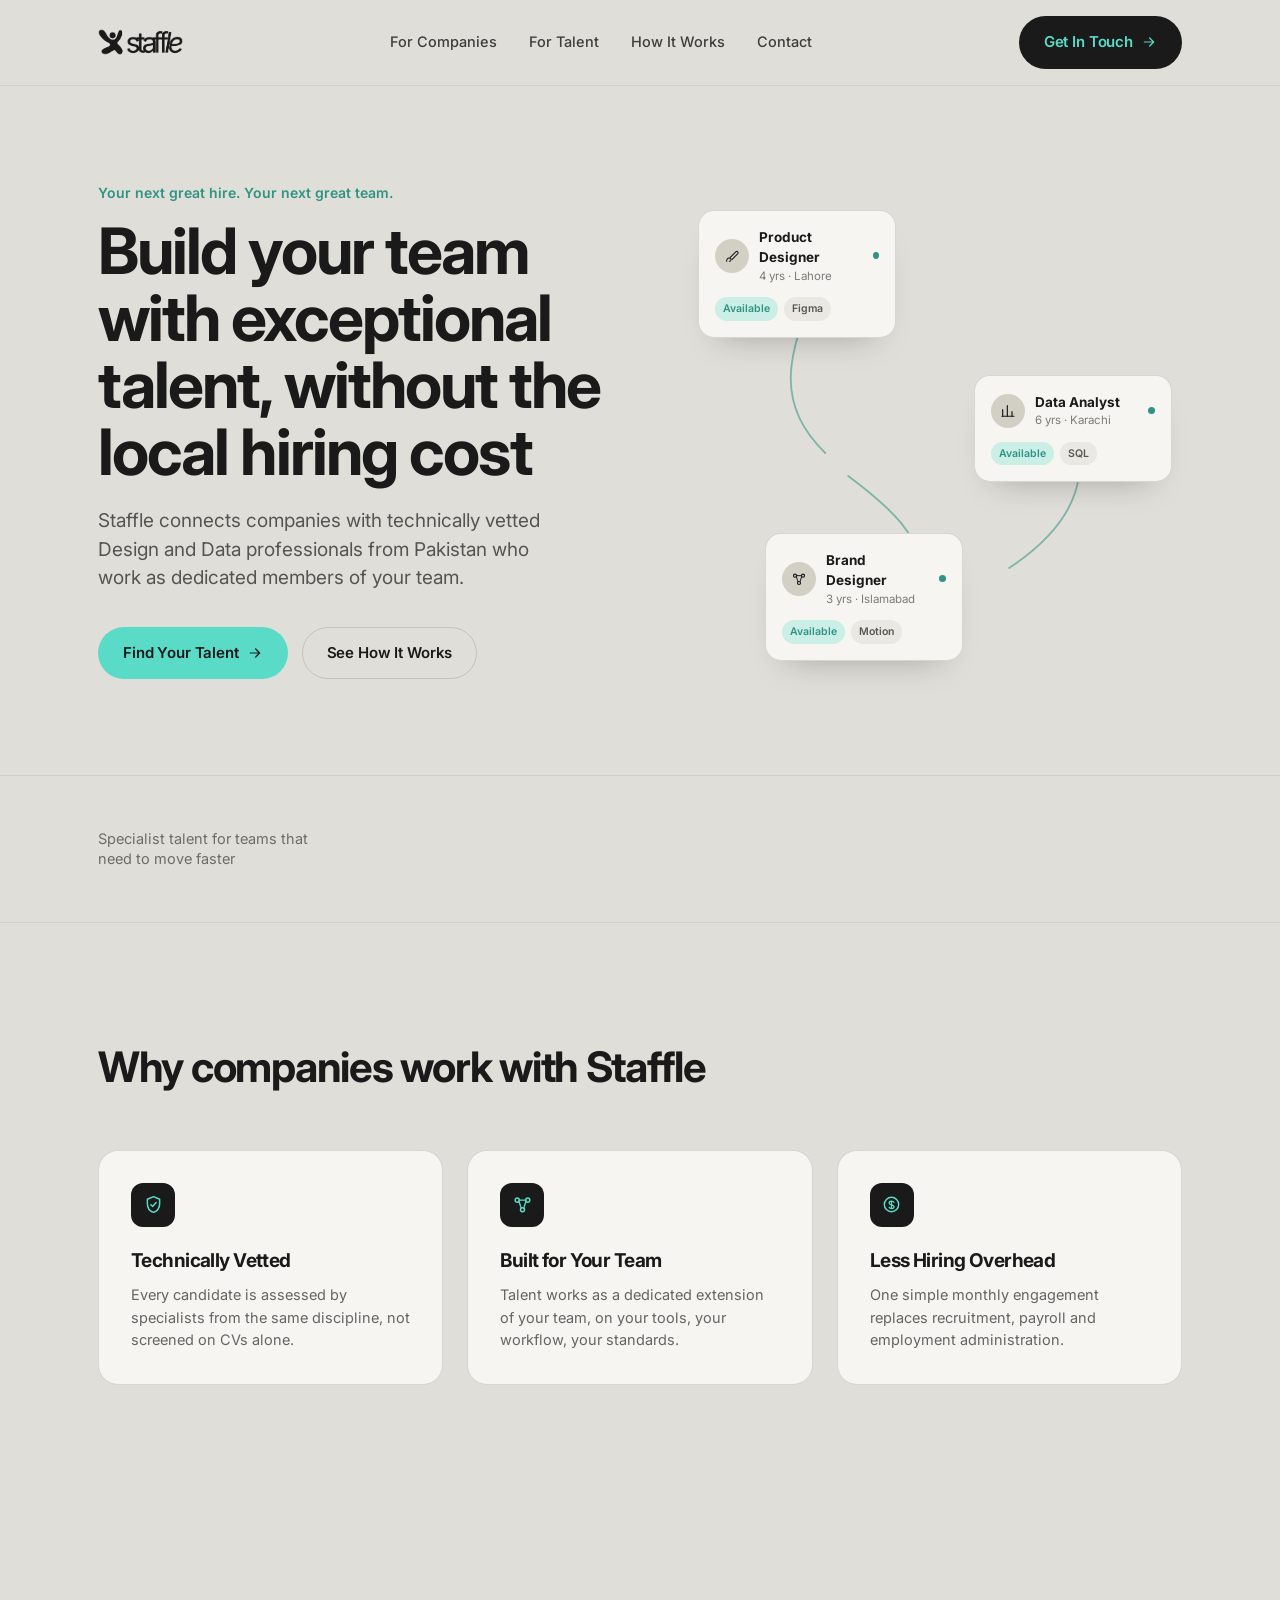
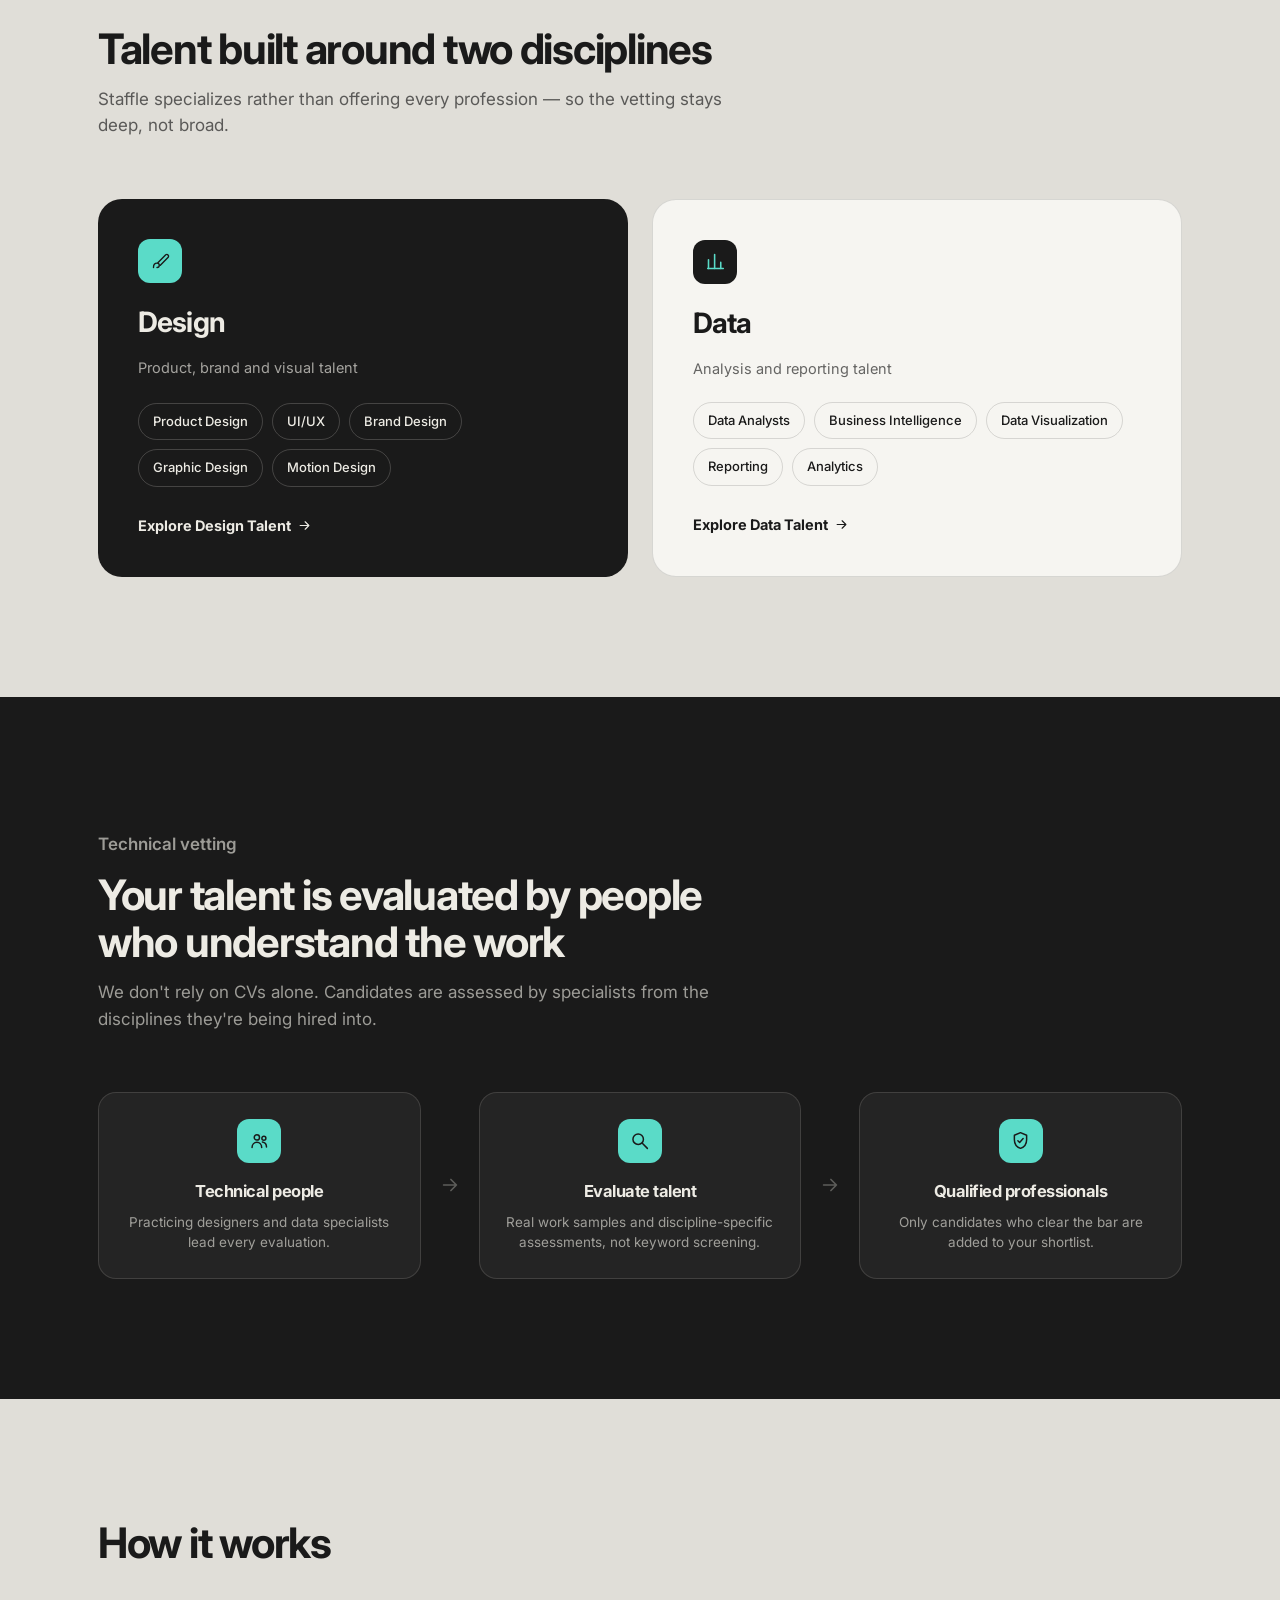
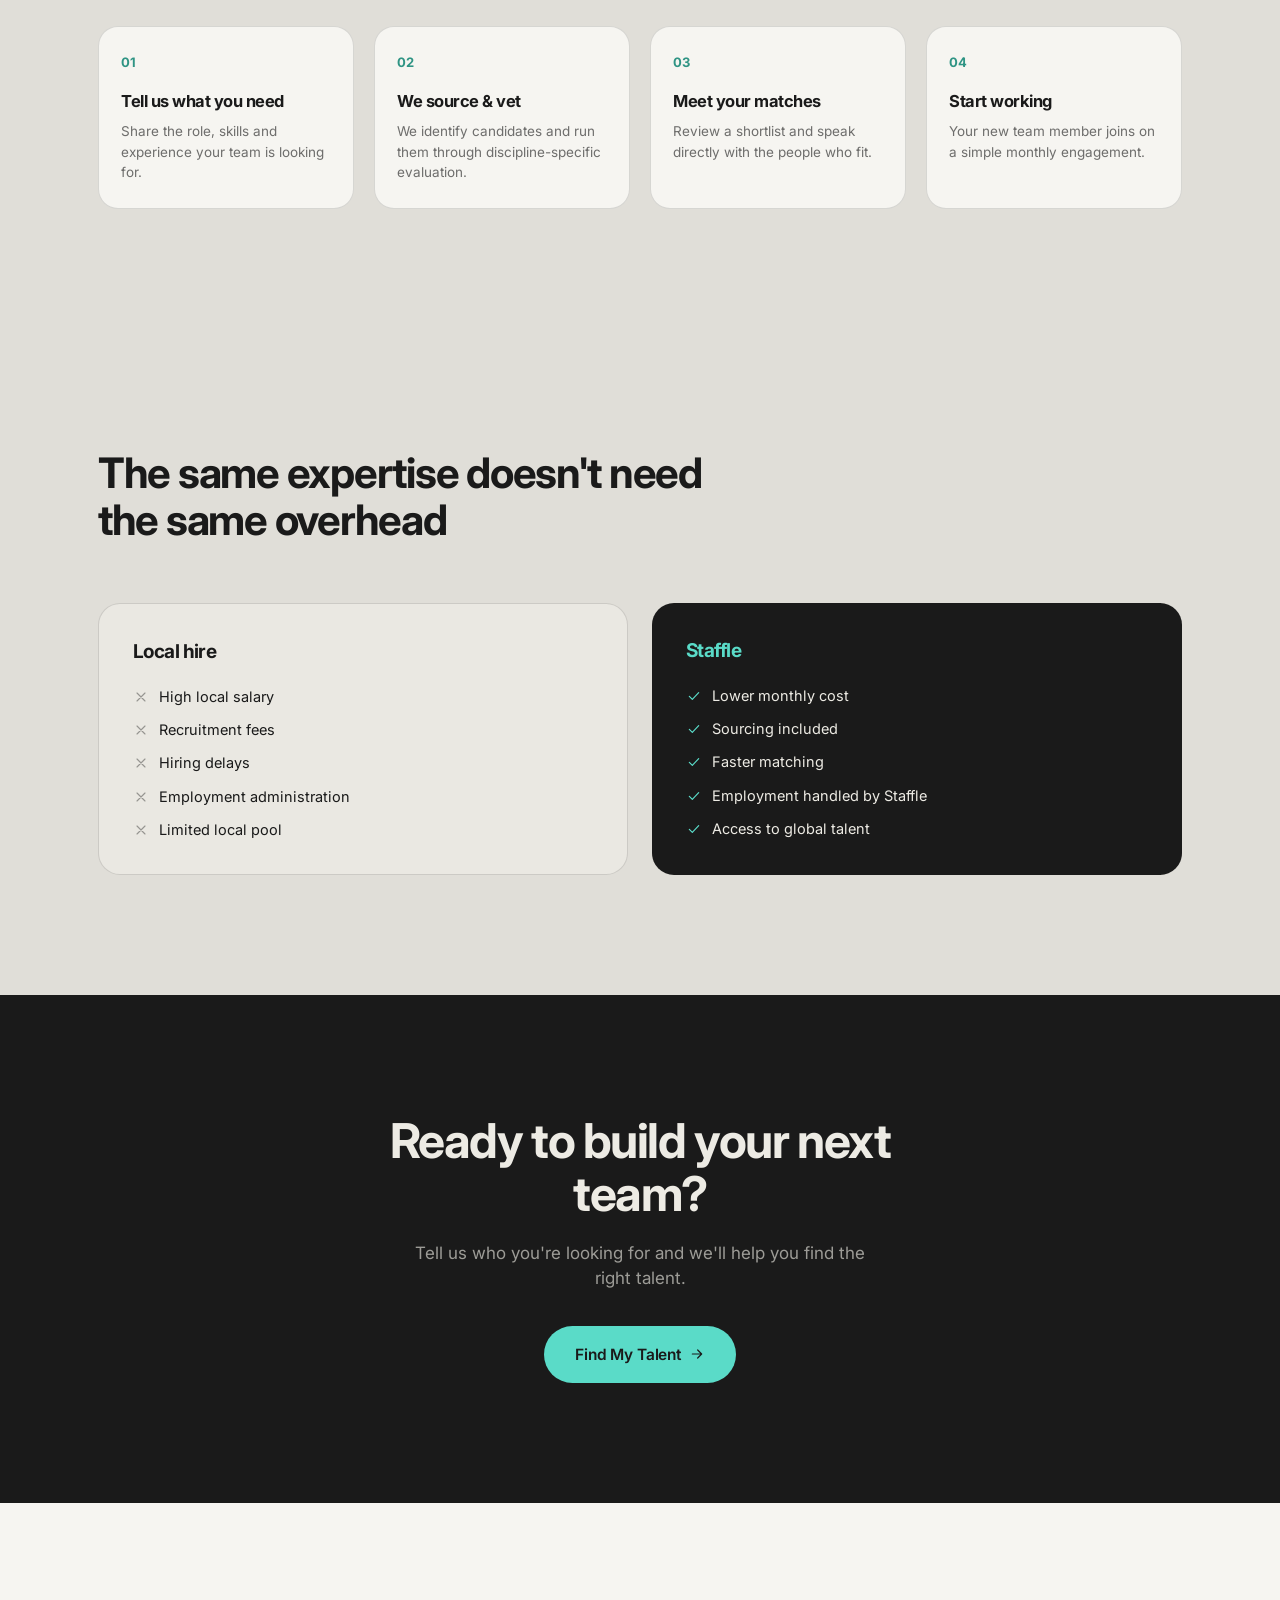
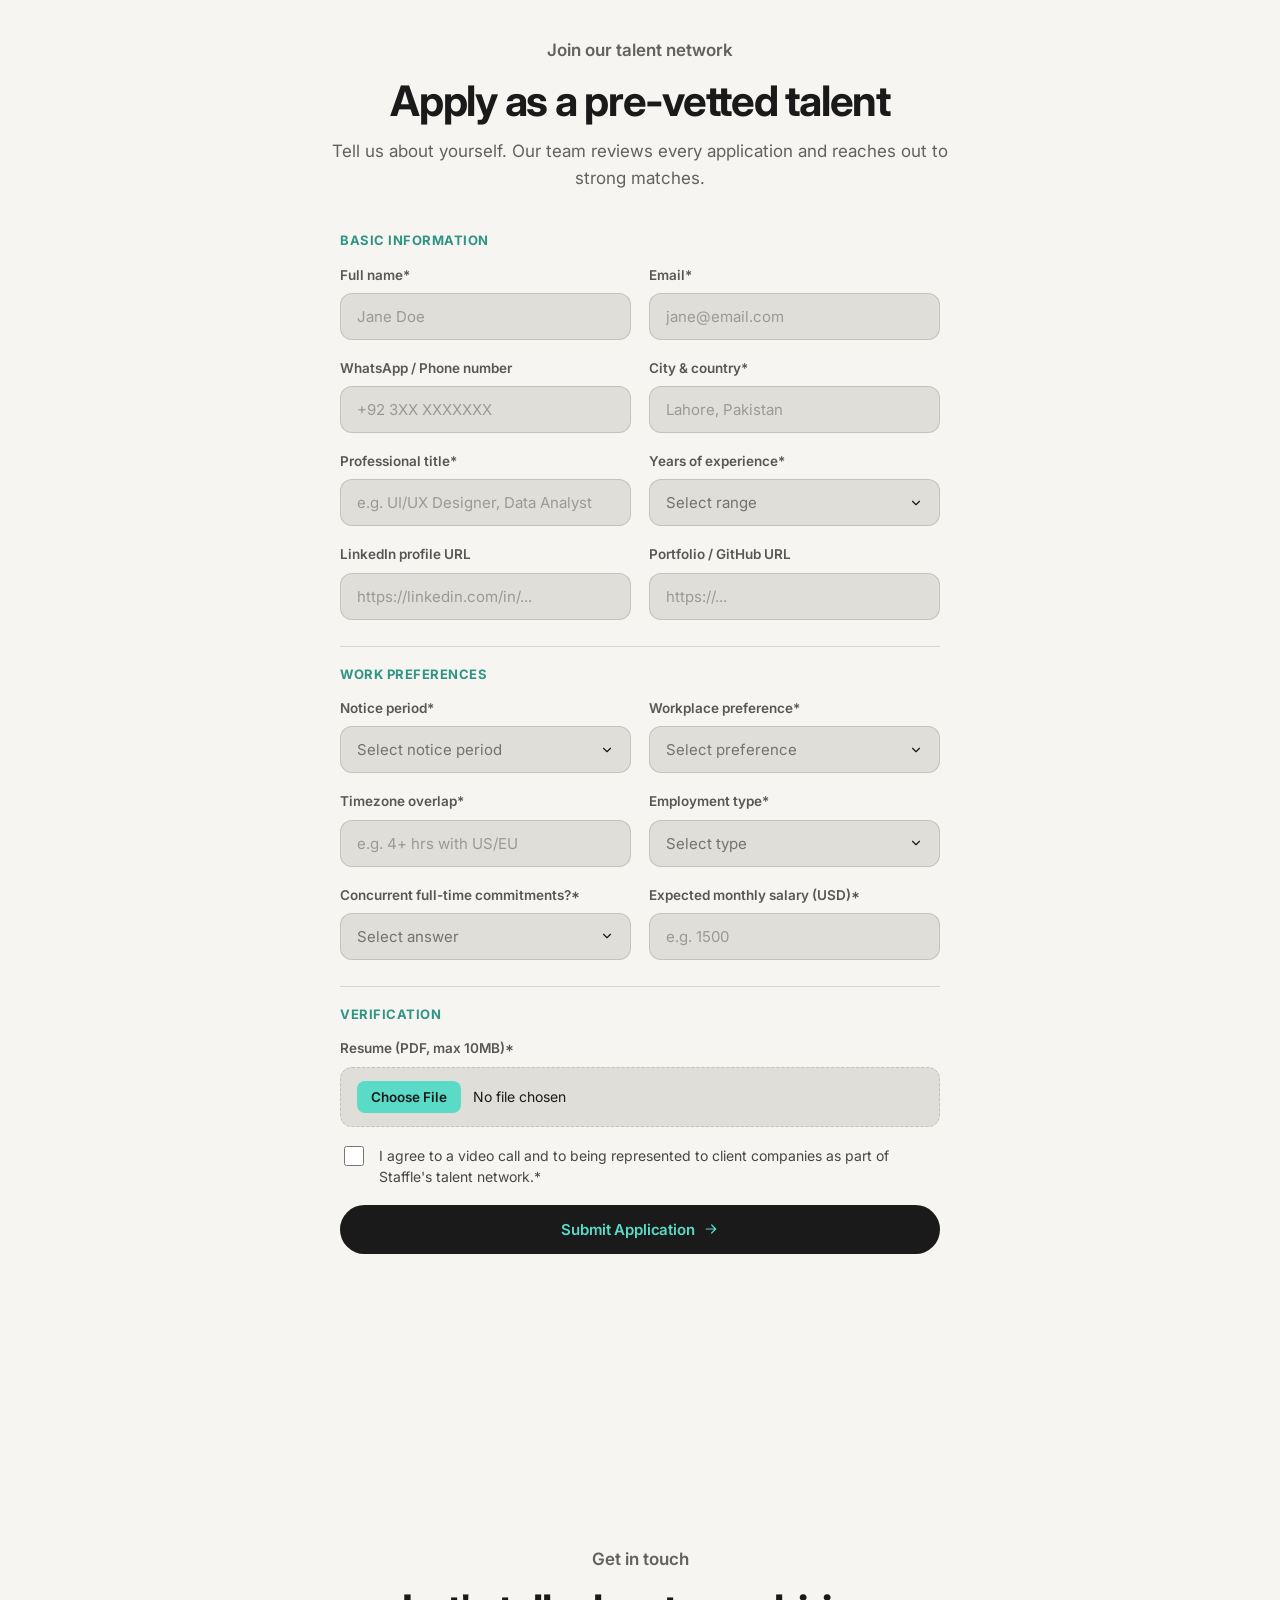
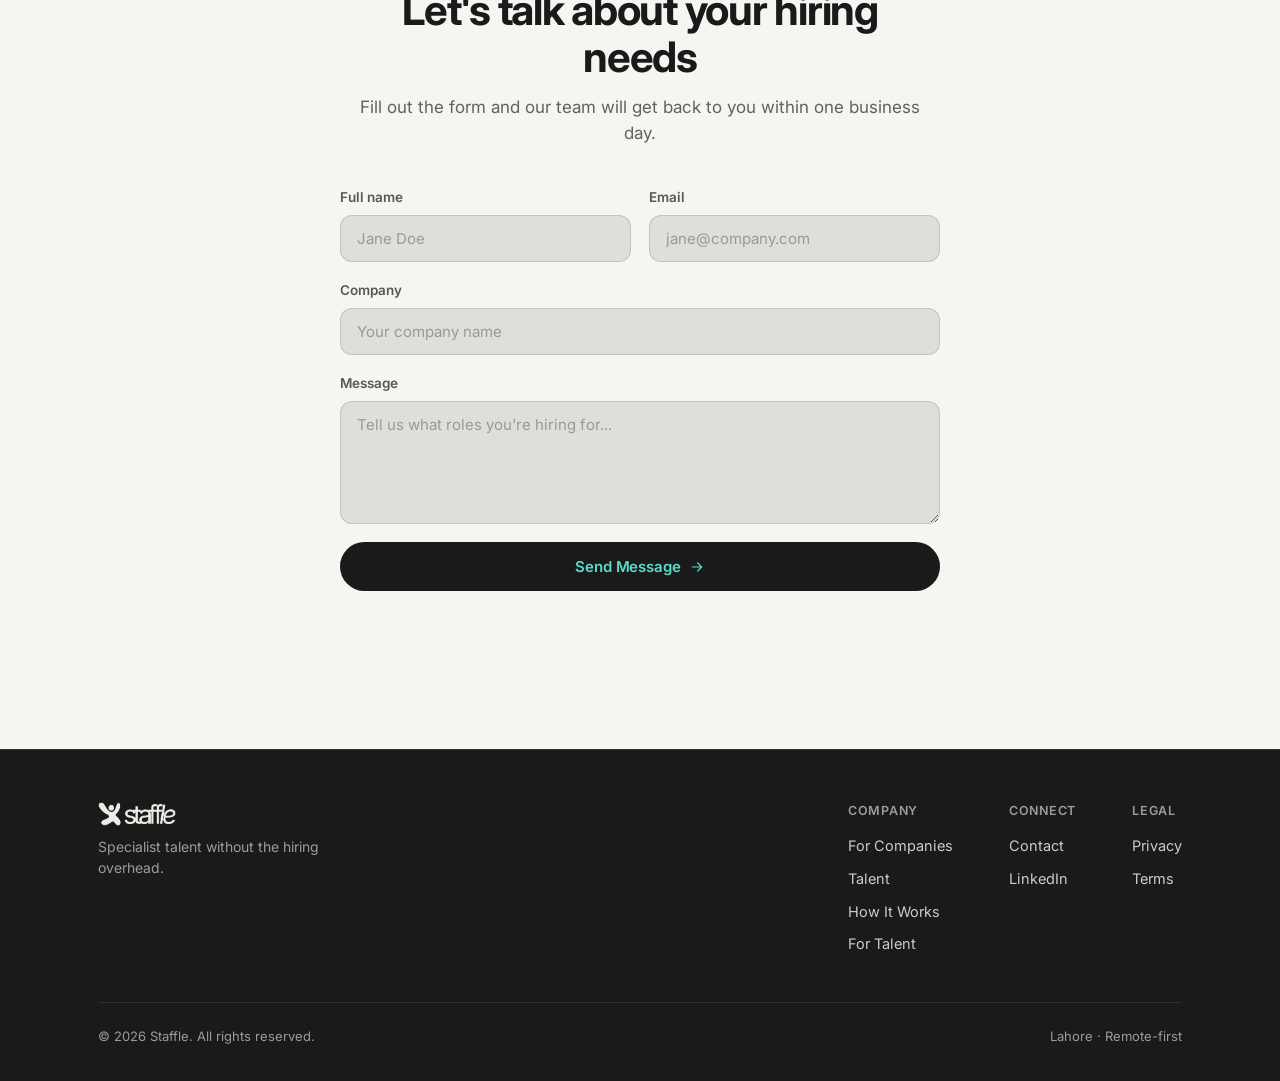
==== commit bcd4c019: "push checking" ====
--- a/index.html
+++ b/index.html
@@ -661,4 +661,5 @@
   <script src="js/script.js"></script>
 </body>
 
-</html>+</html>
+   <!-- refresh -->
--- a/css/style.css
+++ b/css/style.css
@@ -418,7 +418,7 @@
 .pcard.c2 {
   top: 38%;
   right: 2%;
-  animation-delay: .28s;
+    animation-delay: .28s;
 }
 
 .pcard.c3 {
@@ -838,7 +838,7 @@
 .step-num {
   font-size: 13px;
   font-weight: 700;
-  color: var(--mint-deep);
+    color: var(--mint-deep);
   letter-spacing: 0.02em;
   margin-bottom: 16px;
   transition: transform .3s cubic-bezier(.2, .7, .3, 1);
@@ -1161,4 +1161,106 @@
   .form-row {
     grid-template-columns: 1fr;
   }
+}
+
+/* ---------- Talent application form ---------- */
+.apply-form .form-group-title {
+  font-size: 13px;
+  font-weight: 700;
+  letter-spacing: .04em;
+  text-transform: uppercase;
+  color: var(--mint-deep);
+  margin: 8px 0 -4px;
+  padding-top: 18px;
+  border-top: 1px solid var(--line);
+}
+
+.apply-form .form-group-title:first-child {
+  border-top: none;
+  padding-top: 0;
+  margin-top: 0;
+}
+
+.form-field select {
+  font-family: inherit;
+  font-size: 15px;
+  color: var(--ink);
+  background: var(--canvas);
+  border: 1px solid var(--line);
+  border-radius: 12px;
+  padding: 13px 16px;
+  appearance: none;
+  -webkit-appearance: none;
+  cursor: pointer;
+  background-image: url("data:image/svg+xml;utf8,<svg xmlns='http://www.w3.org/2000/svg' width='14' height='14' viewBox='0 0 24 24' fill='none' stroke='%231A1A1A' stroke-width='2' stroke-linecap='round' stroke-linejoin='round'><polyline points='6 9 12 15 18 9'/></svg>");
+  background-repeat: no-repeat;
+  background-position: right 16px center;
+  padding-right: 40px;
+  transition: border-color .2s ease, box-shadow .2s ease;
+}
+
+.form-field select:focus {
+  outline: none;
+  border-color: var(--mint-deep);
+  box-shadow: 0 0 0 3px rgba(90, 219, 200, 0.25);
+}
+
+.form-field select:invalid {
+  color: rgba(26, 26, 26, 0.55);
+}
+
+.form-field input[type="file"] {
+  font-family: inherit;
+  font-size: 14px;
+  color: var(--ink);
+  background: var(--canvas);
+  border: 1px dashed var(--line);
+  border-radius: 12px;
+  padding: 13px 16px;
+  cursor: pointer;
+  transition: border-color .2s ease, background .2s ease;
+}
+
+.form-field input[type="file"]:hover {
+  border-color: var(--mint-deep);
+  background: var(--canvas-soft);
+}
+
+.form-field input[type="file"]::file-selector-button {
+  font-family: inherit;
+  font-size: 13.5px;
+  font-weight: 600;
+  color: var(--ink);
+  background: var(--mint);
+  border: none;
+  border-radius: 8px;
+  padding: 8px 14px;
+  margin-right: 12px;
+  cursor: pointer;
+  transition: background .2s ease, transform .2s ease;
+}
+
+.form-field input[type="file"]::file-selector-button:hover {
+  background: var(--mint-deep);
+  color: var(--on-ink);
+  transform: translateY(-1px);
+}
+
+.form-checkbox {
+  display: flex;
+  align-items: flex-start;
+  gap: 12px;
+  cursor: pointer;
+  font-size: 14px;
+  line-height: 1.5;
+  color: rgba(26, 26, 26, 0.8);
+}
+
+.form-checkbox input[type="checkbox"] {
+  flex-shrink: 0;
+  width: 20px;
+  height: 20px;
+  margin-top: 1px;
+  accent-color: var(--mint-deep);
+  cursor: pointer;
 }
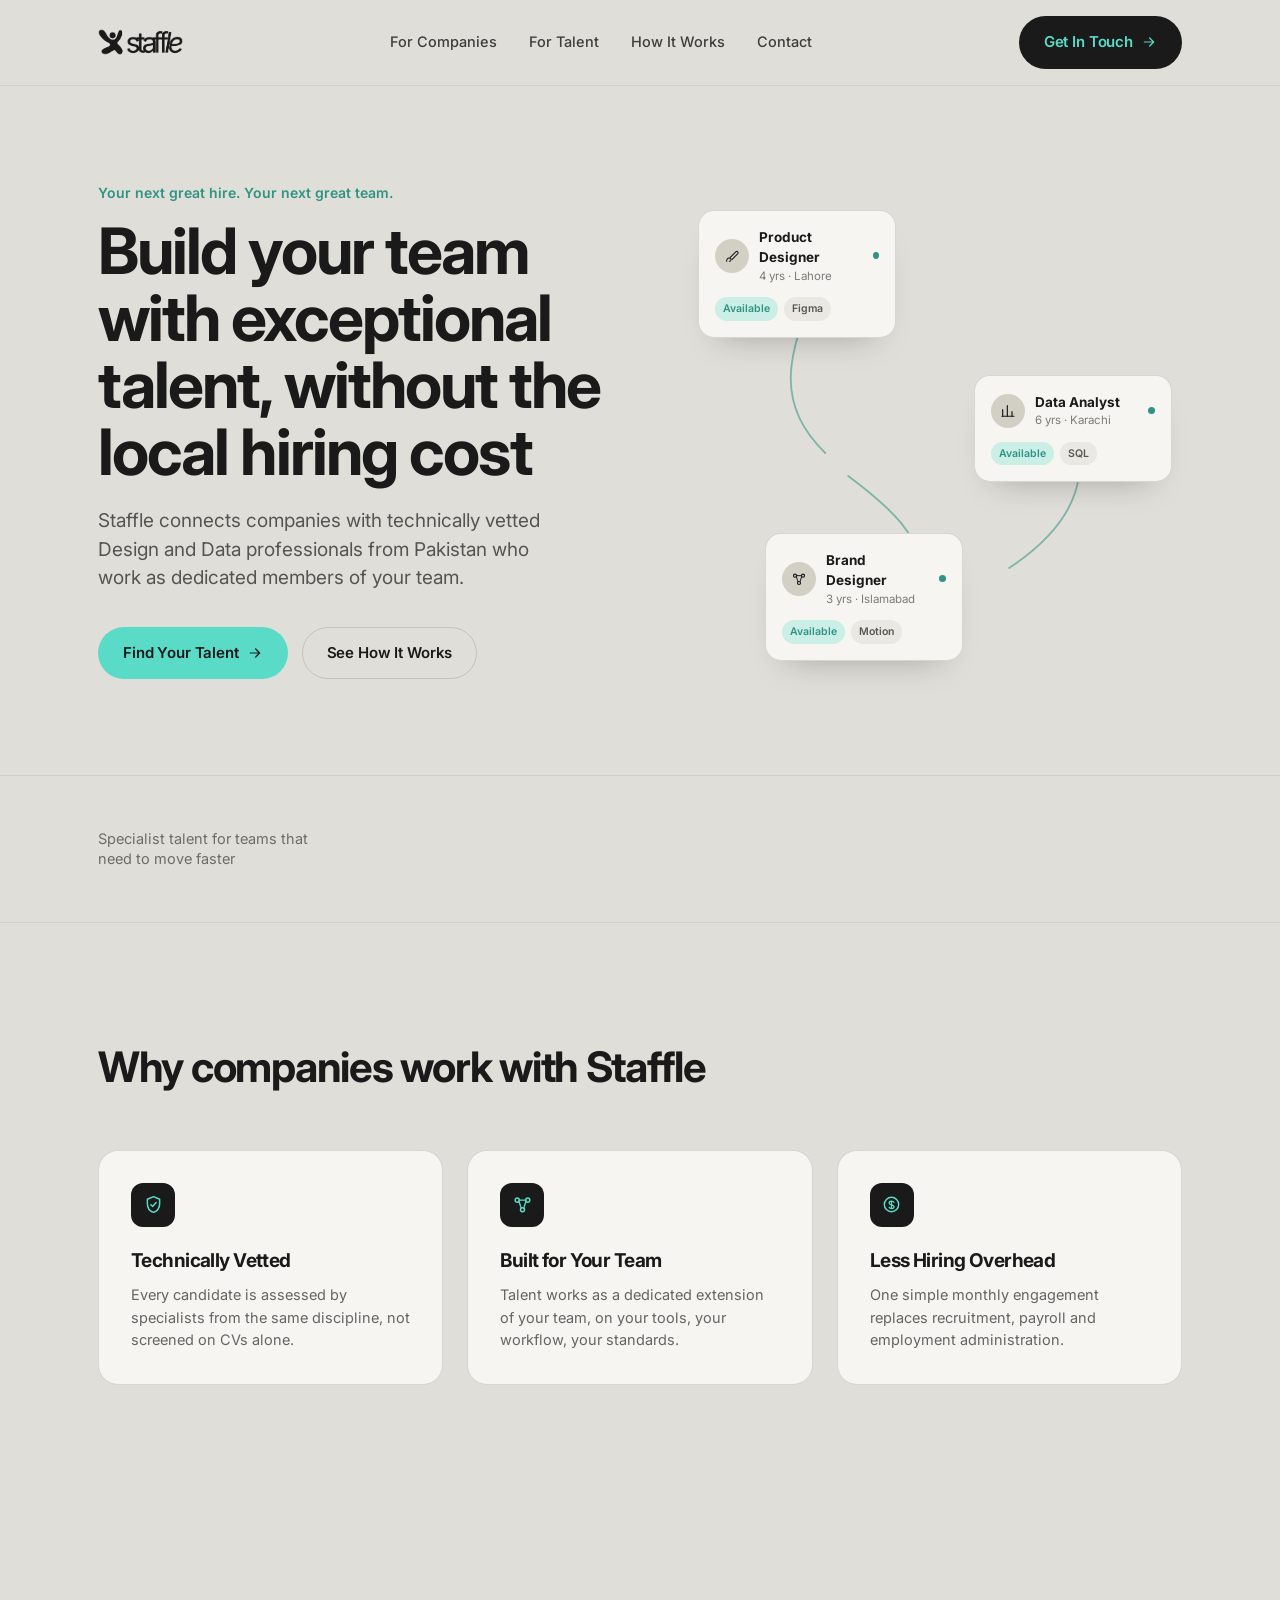
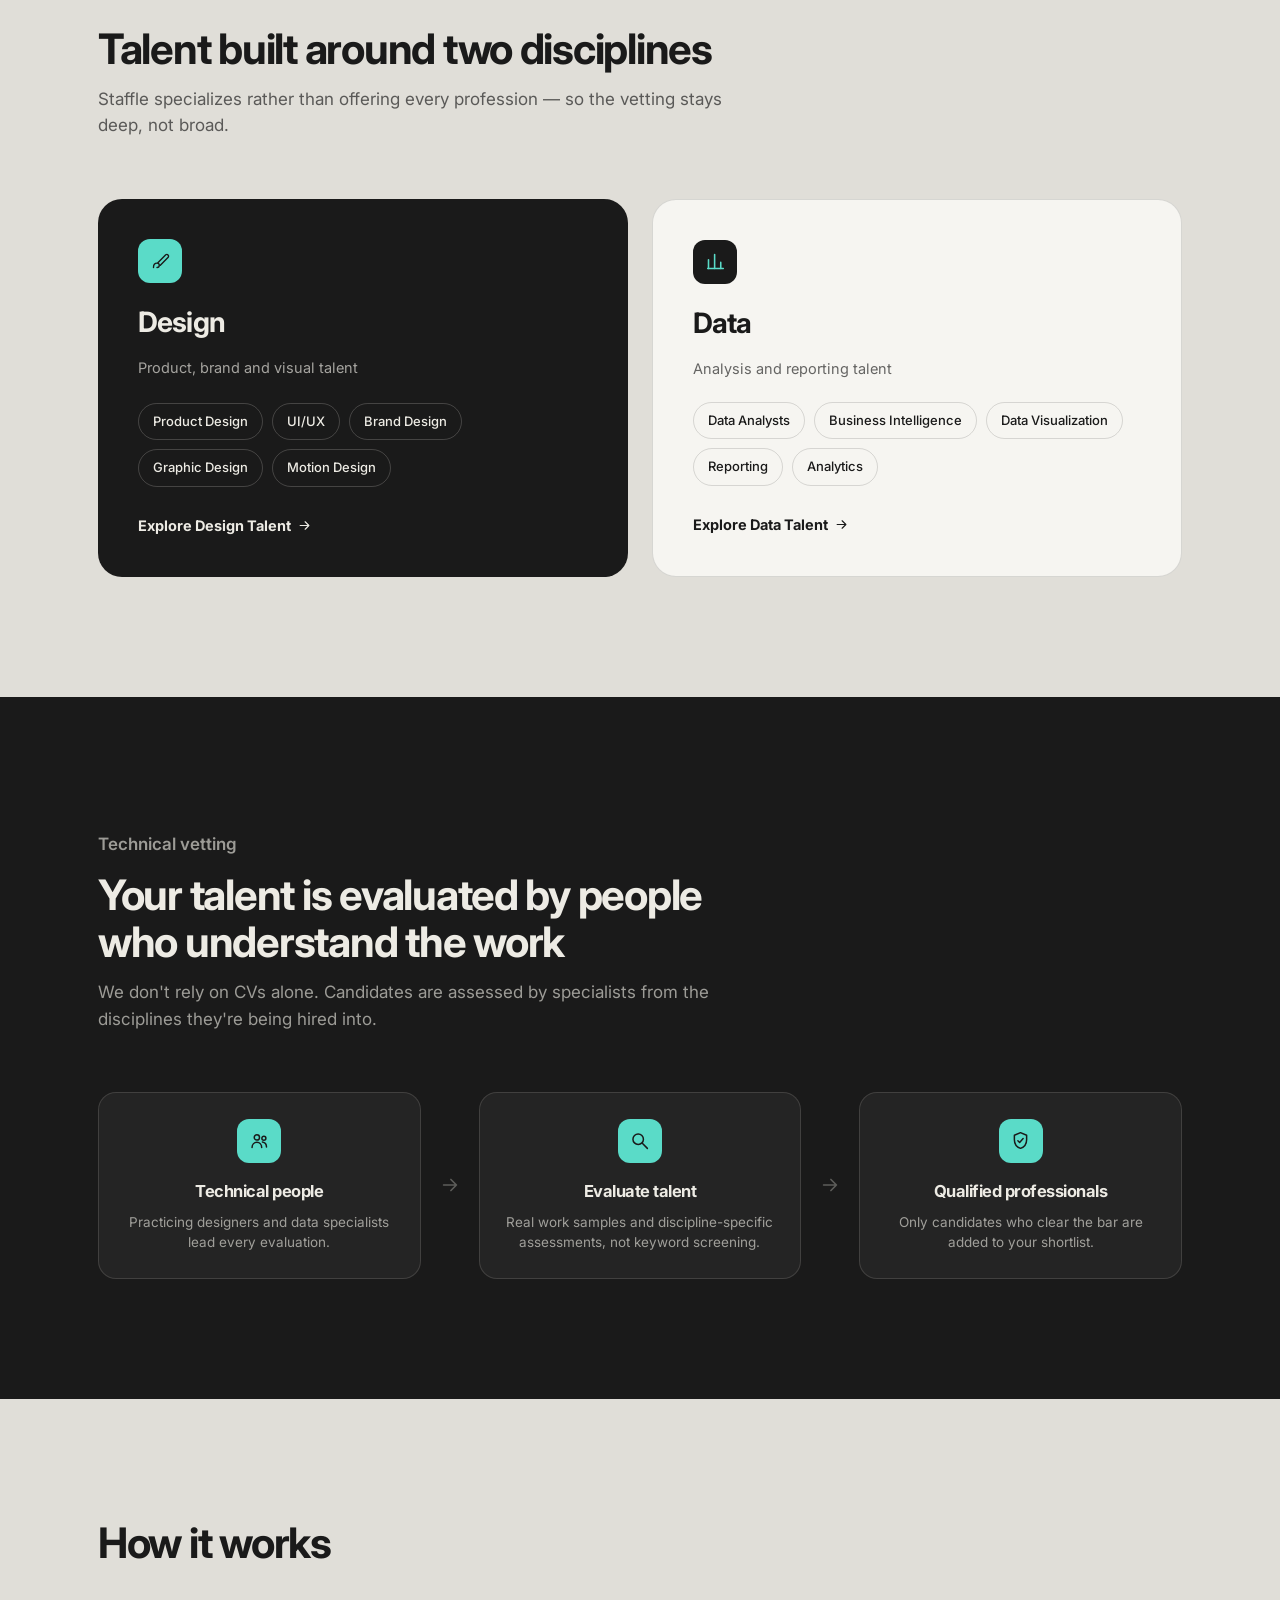
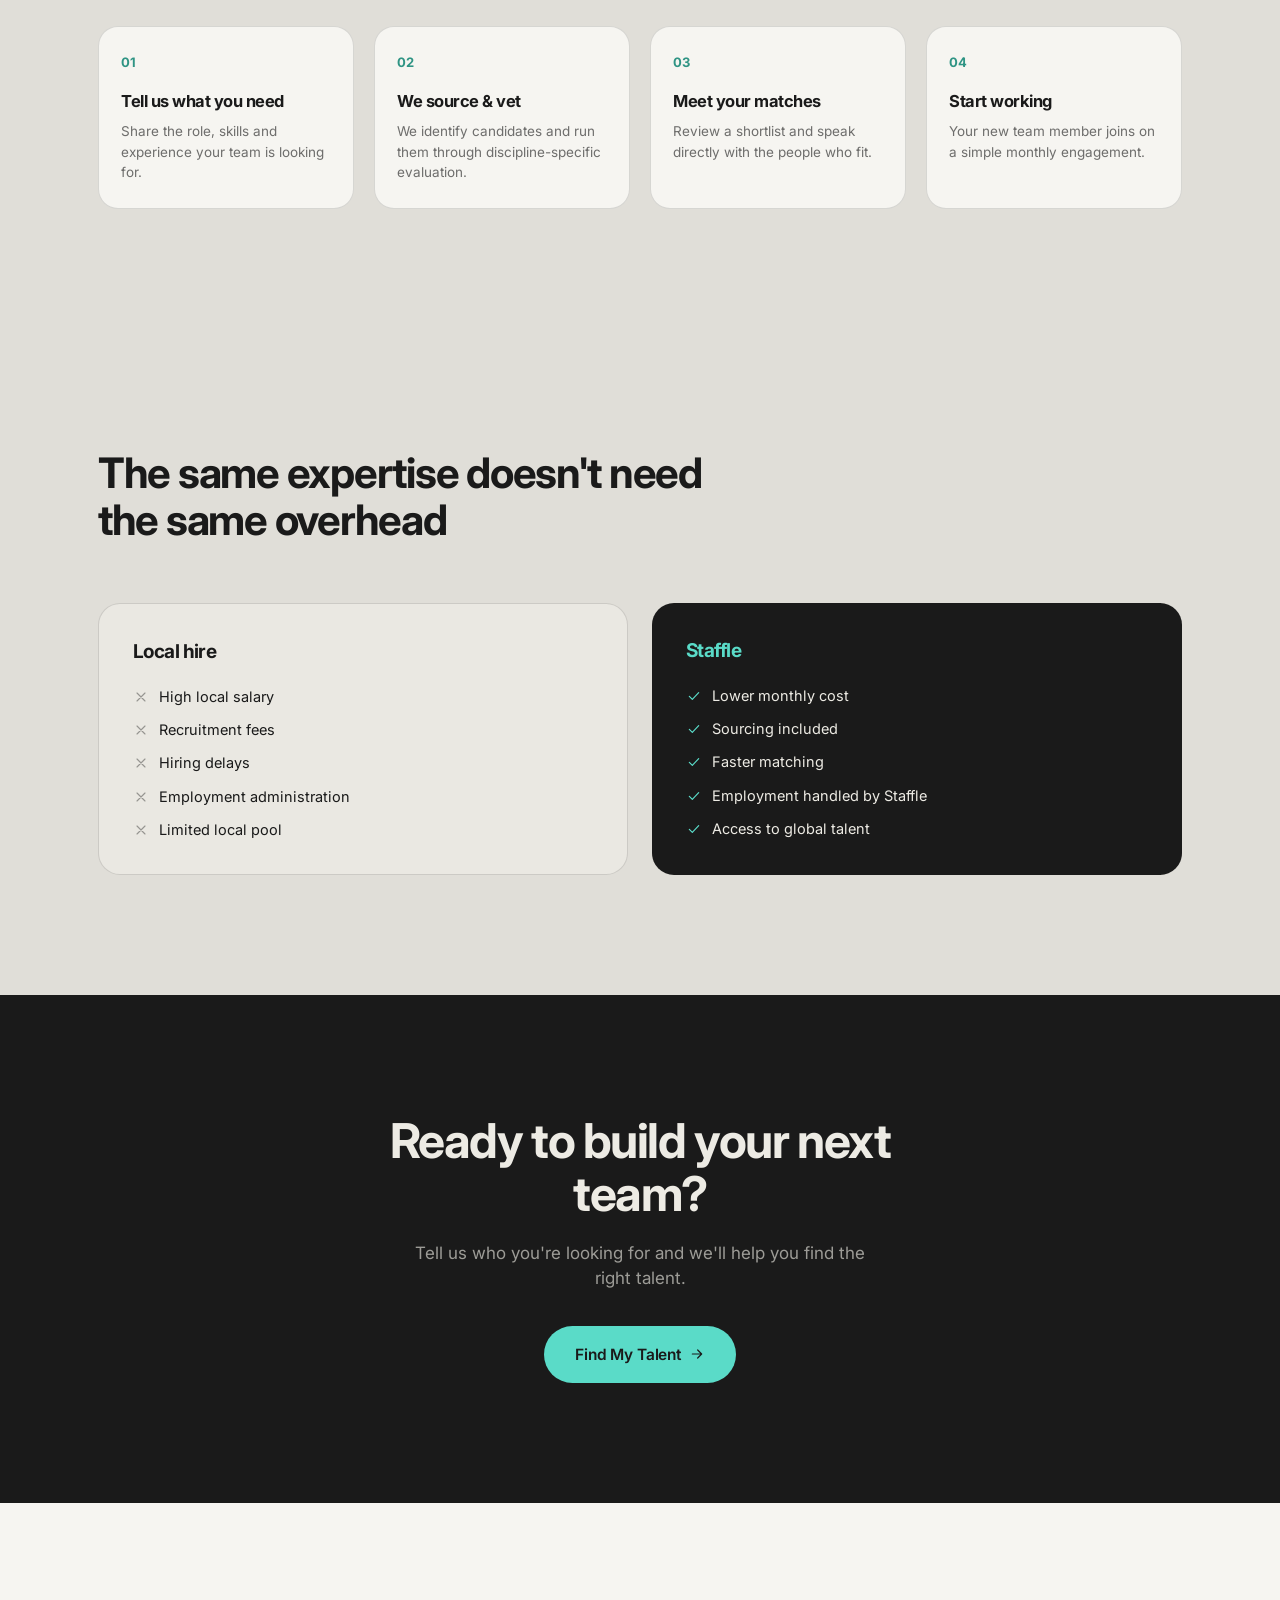
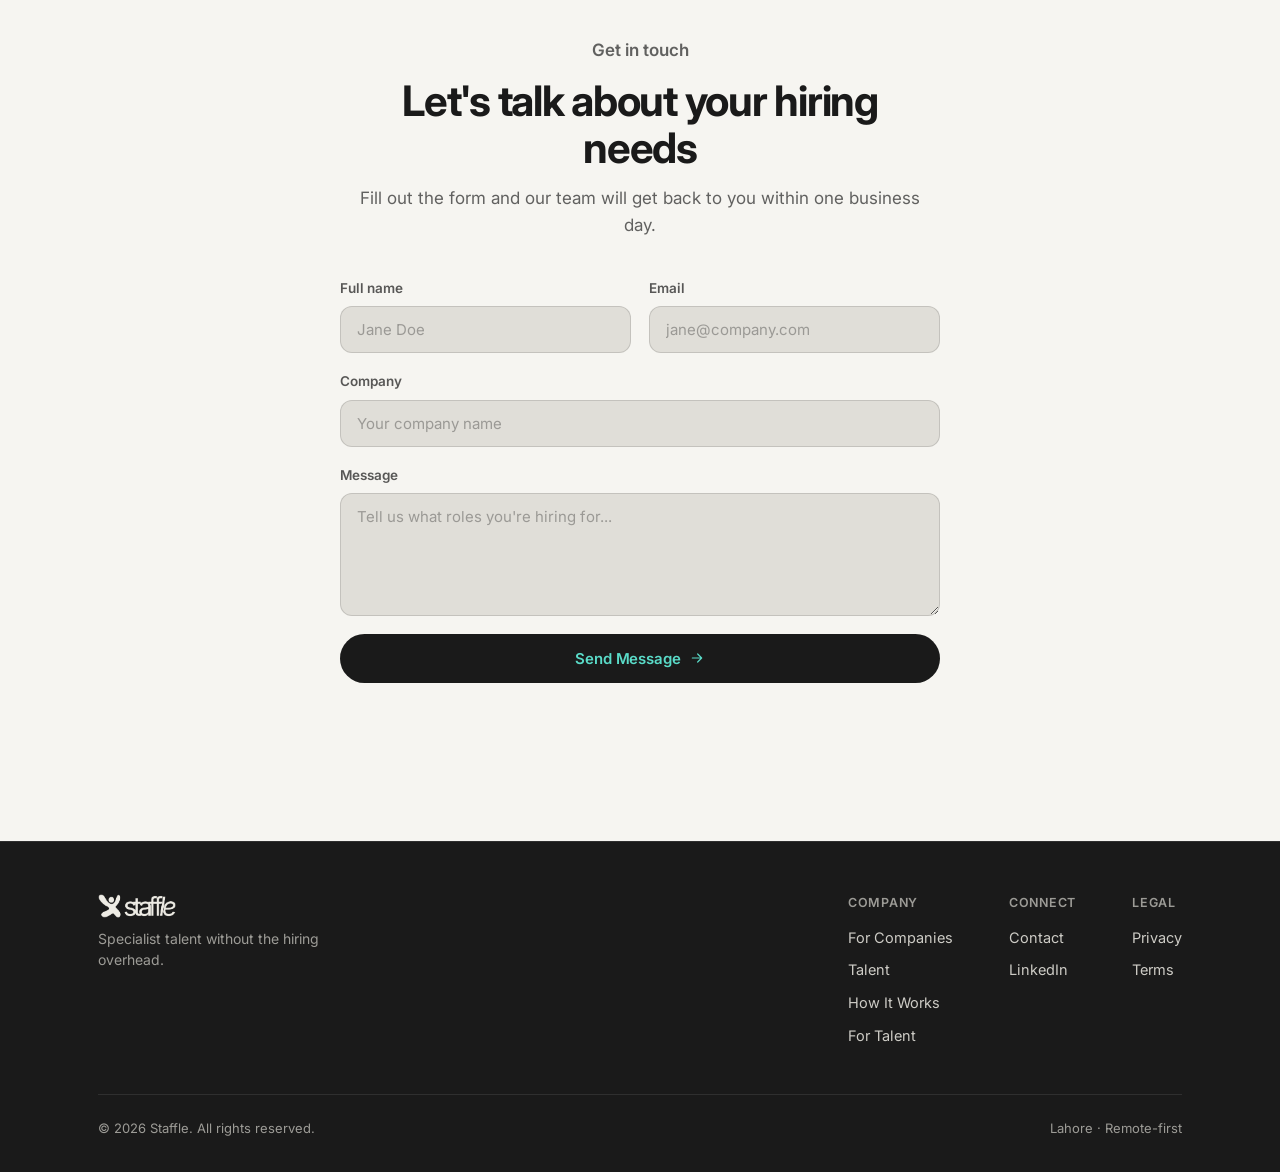
==== commit 509eeeb4: "seperate form page" ====
--- a/index.html
+++ b/index.html
@@ -112,7 +112,7 @@
       <a href="#" class="logo"><img src="images/staffle-logo-dark.png" alt="Staffle"></a>
       <div class="nav-links">
         <a href="#disciplines">For Companies</a>
-        <a href="#apply">For Talent</a>
+        <a href="apply.html">For Talent</a>
         <a href="#how-it-works">How It Works</a>
         <a href="#contact">Contact</a>
       </div>
@@ -129,7 +129,7 @@
     </nav>
     <div class="mobile-panel" id="mobilePanel">
       <a href="#disciplines">For Companies</a>
-      <a href="#apply">For Talent</a>
+      <a href="apply.html">For Talent</a>
       <a href="#how-it-works">How It Works</a>
       <a href="#contact">Contact</a>
       <a href="#contact" class="btn btn-mint" style="justify-content:center">Get In Touch</a>
@@ -441,149 +441,6 @@
     </div>
   </section>
 
-  <!-- ============ TALENT APPLICATION ============ -->
-  <section class="contact apply-section" id="apply">
-    <div class="wrap">
-      <div class="section-head" style="margin:0 auto 40px;text-align:center;max-width:640px;">
-        <p class="eyebrow-plain" style="text-align:center;">Join our talent network</p>
-        <h2>Apply as a pre-vetted talent</h2>
-        <p>Tell us about yourself. Our team reviews every application and reaches out to strong matches.</p>
-      </div>
-
-      <form class="contact-form apply-form" id="applyForm" action="https://formspree.io/f/YOUR_FORM_ID_TALENT"
-        method="POST" enctype="multipart/form-data">
-
-        <div class="form-group-title">Basic information</div>
-
-        <div class="form-row">
-          <div class="form-field">
-            <label for="ap-name">Full name*</label>
-            <input type="text" id="ap-name" name="full_name" placeholder="Jane Doe" required>
-          </div>
-          <div class="form-field">
-            <label for="ap-email">Email*</label>
-            <input type="email" id="ap-email" name="email" placeholder="jane@email.com" required>
-          </div>
-        </div>
-
-        <div class="form-row">
-          <div class="form-field">
-            <label for="ap-phone">WhatsApp / Phone number</label>
-            <input type="tel" id="ap-phone" name="phone" placeholder="+92 3XX XXXXXXX">
-          </div>
-          <div class="form-field">
-            <label for="ap-location">City &amp; country*</label>
-            <input type="text" id="ap-location" name="location" placeholder="Lahore, Pakistan" required>
-          </div>
-        </div>
-
-        <div class="form-row">
-          <div class="form-field">
-            <label for="ap-title">Professional title*</label>
-            <input type="text" id="ap-title" name="title" placeholder="e.g. UI/UX Designer, Data Analyst" required>
-          </div>
-          <div class="form-field">
-            <label for="ap-experience">Years of experience*</label>
-            <select id="ap-experience" name="experience" required>
-              <option value="" disabled selected>Select range</option>
-              <option value="1-2 years">1-2 years</option>
-              <option value="3-5 years">3-5 years</option>
-              <option value="6-8 years">6-8 years</option>
-              <option value="9-15 years">9-15 years</option>
-              <option value="15+ years">15+ years</option>
-            </select>
-          </div>
-        </div>
-
-        <div class="form-row">
-          <div class="form-field">
-            <label for="ap-linkedin">LinkedIn profile URL</label>
-            <input type="url" id="ap-linkedin" name="linkedin_url" placeholder="https://linkedin.com/in/...">
-          </div>
-          <div class="form-field">
-            <label for="ap-portfolio">Portfolio / GitHub URL</label>
-            <input type="url" id="ap-portfolio" name="portfolio_url" placeholder="https://...">
-          </div>
-        </div>
-
-        <div class="form-group-title">Work preferences</div>
-
-        <div class="form-row">
-          <div class="form-field">
-            <label for="ap-notice">Notice period*</label>
-            <select id="ap-notice" name="notice_period" required>
-              <option value="" disabled selected>Select notice period</option>
-              <option value="Immediately available">Immediately available</option>
-              <option value="2 weeks">2 weeks</option>
-              <option value="1 month">1 month</option>
-              <option value="2+ months">2+ months</option>
-            </select>
-          </div>
-          <div class="form-field">
-            <label for="ap-workplace">Workplace preference*</label>
-            <select id="ap-workplace" name="workplace_preference" required>
-              <option value="" disabled selected>Select preference</option>
-              <option value="Remote">Remote</option>
-              <option value="Hybrid">Hybrid</option>
-              <option value="Onsite">Onsite</option>
-            </select>
-          </div>
-        </div>
-
-        <div class="form-row">
-          <div class="form-field">
-            <label for="ap-timezone">Timezone overlap*</label>
-            <input type="text" id="ap-timezone" name="timezone_overlap" placeholder="e.g. 4+ hrs with US/EU" required>
-          </div>
-          <div class="form-field">
-            <label for="ap-employment">Employment type*</label>
-            <select id="ap-employment" name="employment_type" required>
-              <option value="" disabled selected>Select type</option>
-              <option value="Full-time">Full-time</option>
-              <option value="Part-time">Part-time</option>
-              <option value="Contract">Contract</option>
-            </select>
-          </div>
-        </div>
-
-        <div class="form-row">
-          <div class="form-field">
-            <label for="ap-concurrent">Concurrent full-time commitments?*</label>
-            <select id="ap-concurrent" name="concurrent_commitments" required>
-              <option value="" disabled selected>Select answer</option>
-              <option value="No">No</option>
-              <option value="Yes">Yes</option>
-            </select>
-          </div>
-          <div class="form-field">
-            <label for="ap-salary">Expected monthly salary (USD)*</label>
-            <input type="number" id="ap-salary" name="expected_salary_usd" placeholder="e.g. 1500" min="0" required>
-          </div>
-        </div>
-
-        <div class="form-group-title">Verification</div>
-
-        <div class="form-field">
-          <label for="ap-resume">Resume (PDF, max 10MB)*</label>
-          <input type="file" id="ap-resume" name="resume" accept="application/pdf" required>
-        </div>
-
-        <label class="form-checkbox">
-          <input type="checkbox" id="ap-consent" name="consent" value="Yes" required>
-          <span>I agree to a video call and to being represented to client companies as part of Staffle's talent
-            network.*</span>
-        </label>
-
-        <button type="submit" class="btn btn-primary" style="width:100%;justify-content:center;">
-          Submit Application<svg>
-            <use href="#ic-arrow" />
-          </svg>
-        </button>
-        <p class="form-status" id="applyFormStatus"></p>
-      </form>
-    </div>
-  </section>
-
   <!-- ============ CONTACT ============ -->
   <section class="contact" id="contact">
     <div class="wrap">
@@ -637,7 +494,7 @@
             <a href="#disciplines">For Companies</a>
             <a href="#disciplines">Talent</a>
             <a href="#how-it-works">How It Works</a>
-            <a href="#apply">For Talent</a>
+            <a href="apply.html">For Talent</a>
           </div>
           <div class="footer-col">
             <h4>Connect</h4>
@@ -661,5 +518,4 @@
   <script src="js/script.js"></script>
 </body>
 
-</html>
-   <!-- refresh -->+</html>
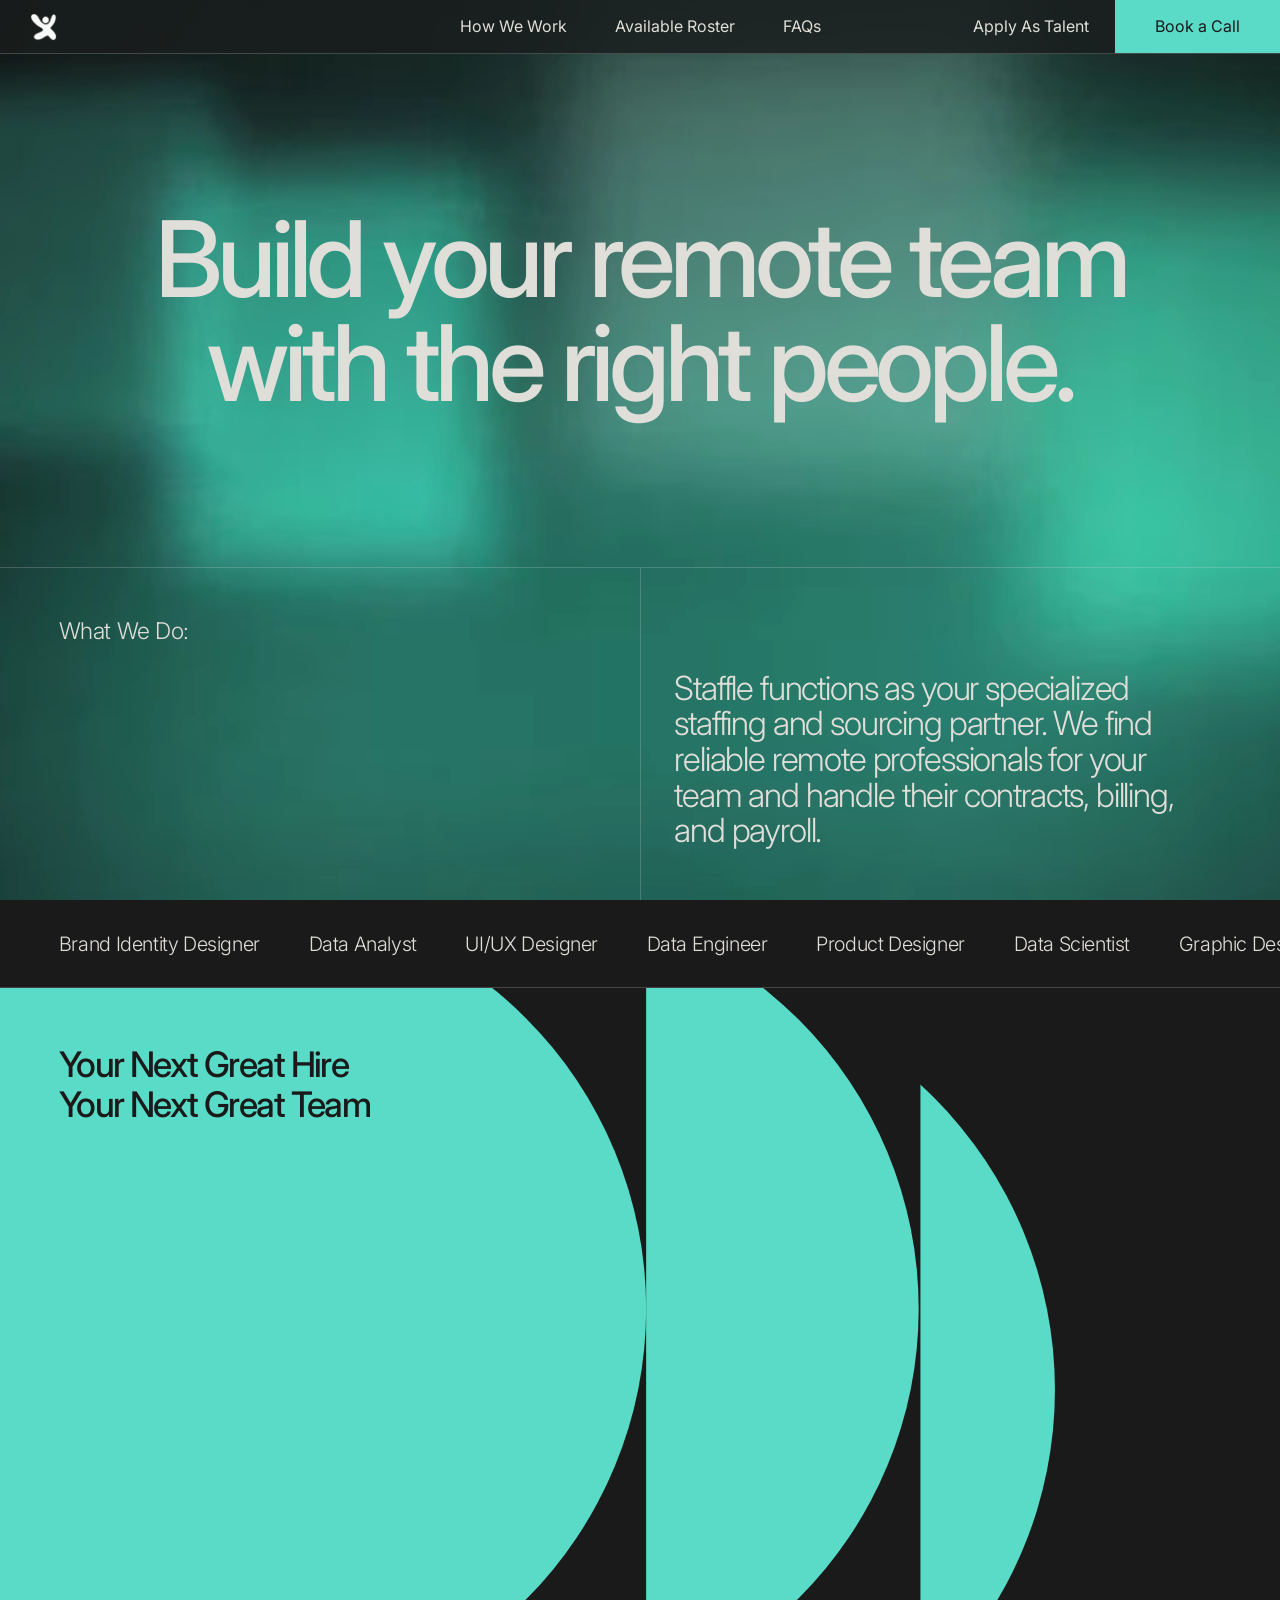
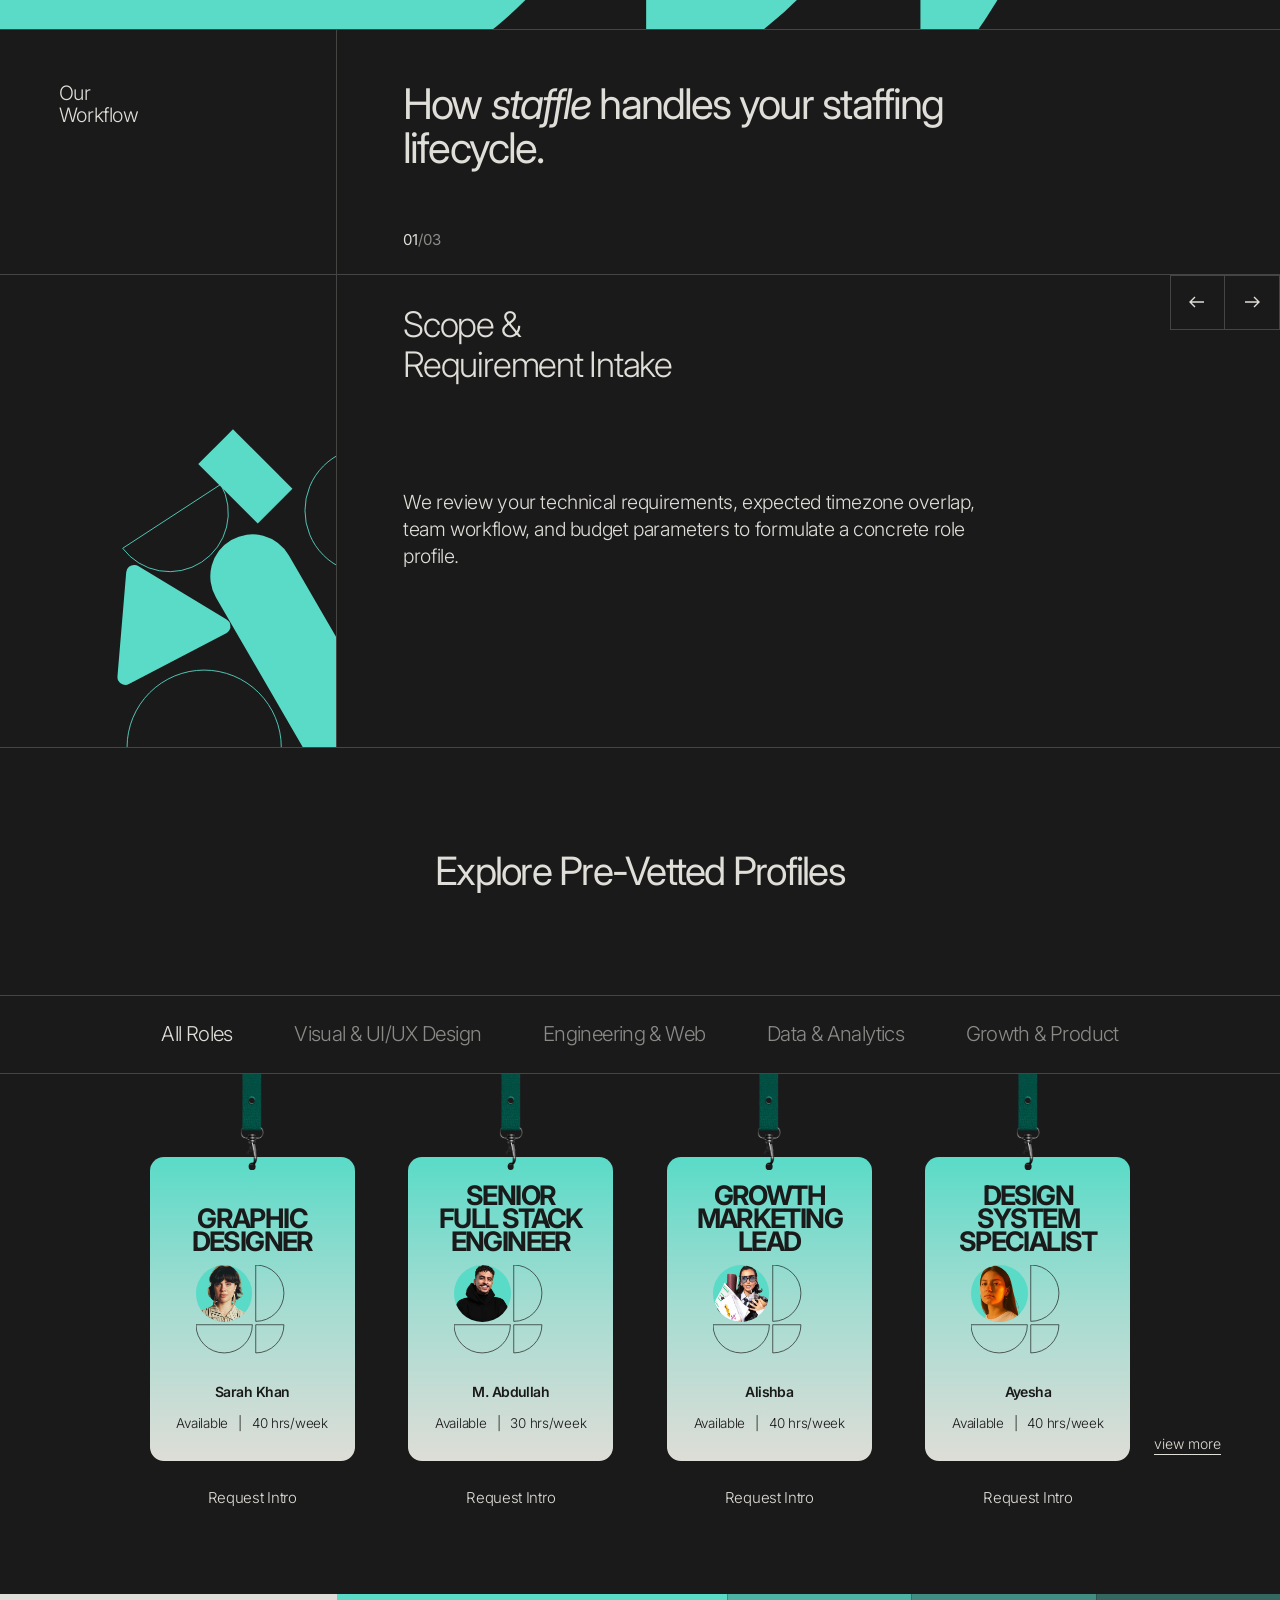
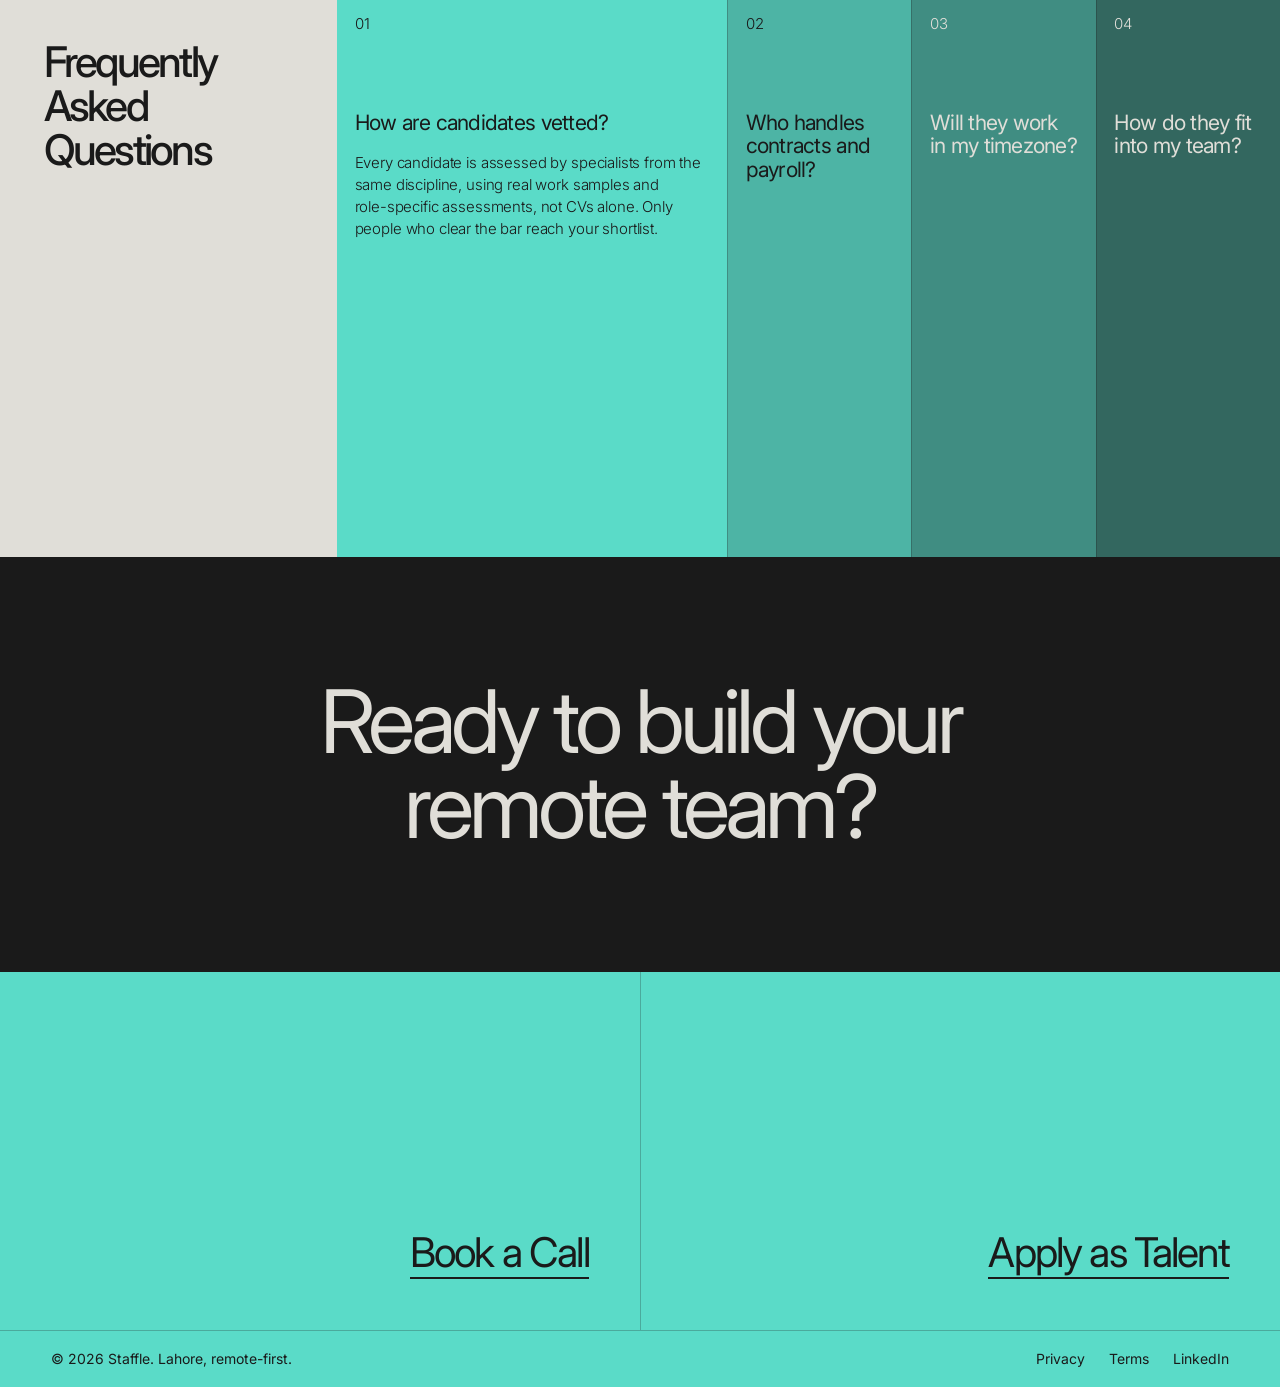
==== commit 9d7a7567: "design update" ====
--- a/index.html
+++ b/index.html
@@ -1,521 +1,229 @@
 <!DOCTYPE html>
 <html lang="en">
-
 <head>
-  <meta charset="UTF-8">
-  <meta name="viewport" content="width=device-width, initial-scale=1.0">
-  <title>Staffle — Specialist talent without the hiring overhead</title>
-  <link rel="preconnect" href="https://fonts.googleapis.com">
-  <link rel="preconnect" href="https://fonts.gstatic.com" crossorigin>
-  <link href="https://fonts.googleapis.com/css2?family=Inter:wght@400;500;600;700;800&display=swap" rel="stylesheet">
-  <link rel="stylesheet" href="css/style.css">
+<meta charset="UTF-8">
+<meta name="viewport" content="width=device-width, initial-scale=1.0">
+<title>Staffle — Build your remote team with the right people</title>
+<meta name="description" content="Staffle is your specialized staffing and sourcing partner. We find reliable remote professionals for your team and handle their contracts, billing, and payroll.">
+<link rel="icon" type="image/png" href="images/favicon.png">
+<link rel="preconnect" href="https://fonts.googleapis.com">
+<link rel="preconnect" href="https://fonts.gstatic.com" crossorigin>
+<link href="https://fonts.googleapis.com/css2?family=Inter:opsz,wght@14..32,300..700&display=swap" rel="stylesheet">
+<link rel="stylesheet" href="css/home.css">
 </head>
-
 <body>
 
-  <!-- ============ ICON DEFS ============ -->
-  <svg width="0" height="0" style="position:absolute">
-    <defs>
-      <symbol id="ic-mark" viewBox="0 0 24 24">
-        <circle cx="12" cy="6.2" r="2.6" fill="currentColor" />
-        <path d="M6 21c0-4.5 2.8-7.2 6-7.2s6 2.7 6 7.2" stroke="currentColor" stroke-width="1.8" fill="none"
-          stroke-linecap="round" />
-      </symbol>
-      <symbol id="ic-menu" viewBox="0 0 24 24">
-        <path d="M4 7h16M4 12h16M4 17h16" stroke="currentColor" stroke-width="1.8" stroke-linecap="round" />
-      </symbol>
-      <symbol id="ic-close" viewBox="0 0 24 24">
-        <path d="M6 6l12 12M18 6L6 18" stroke="currentColor" stroke-width="1.8" stroke-linecap="round" />
-      </symbol>
-      <symbol id="ic-arrow" viewBox="0 0 24 24">
-        <path d="M5 12h14M13 6l6 6-6 6" stroke="currentColor" stroke-width="1.8" fill="none" stroke-linecap="round"
-          stroke-linejoin="round" />
-      </symbol>
-      <symbol id="ic-check-shield" viewBox="0 0 24 24">
-        <path d="M12 3l7 3v5c0 5-3 8.5-7 10-4-1.5-7-5-7-10V6l7-3z" stroke="currentColor" stroke-width="1.7" fill="none"
-          stroke-linejoin="round" />
-        <path d="M9 12.2l2 2 4-4.4" stroke="currentColor" stroke-width="1.7" fill="none" stroke-linecap="round"
-          stroke-linejoin="round" />
-      </symbol>
-      <symbol id="ic-users" viewBox="0 0 24 24">
-        <circle cx="9" cy="8.5" r="3" stroke="currentColor" stroke-width="1.7" fill="none" />
-        <path d="M3.5 20c0-3.6 2.5-6 5.5-6s5.5 2.4 5.5 6" stroke="currentColor" stroke-width="1.7" fill="none"
-          stroke-linecap="round" />
-        <circle cx="17" cy="9.5" r="2.3" stroke="currentColor" stroke-width="1.7" fill="none" />
-        <path d="M15.3 13.6c2.7.4 4.7 2.5 4.7 5.9" stroke="currentColor" stroke-width="1.7" fill="none"
-          stroke-linecap="round" />
-      </symbol>
-      <symbol id="ic-coin" viewBox="0 0 24 24">
-        <circle cx="12" cy="12" r="8.2" stroke="currentColor" stroke-width="1.7" fill="none" />
-        <path
-          d="M12 8v8M9.3 15.2c.4.9 1.4 1.5 2.7 1.5 1.7 0 2.9-.9 2.9-2.1 0-3-5.6-1.4-5.6-4.3 0-1.2 1.2-2.1 2.9-2.1 1.2 0 2.2.5 2.6 1.3"
-          stroke="currentColor" stroke-width="1.5" fill="none" stroke-linecap="round" />
-      </symbol>
-      <symbol id="ic-globe" viewBox="0 0 24 24">
-        <circle cx="12" cy="12" r="8.2" stroke="currentColor" stroke-width="1.7" fill="none" />
-        <path d="M3.8 12h16.4M12 3.8c2.3 2.2 3.5 5 3.5 8.2s-1.2 6-3.5 8.2c-2.3-2.2-3.5-5-3.5-8.2s1.2-6 3.5-8.2z"
-          stroke="currentColor" stroke-width="1.5" fill="none" />
-      </symbol>
-      <symbol id="ic-node" viewBox="0 0 24 24">
-        <circle cx="6" cy="7" r="2.3" stroke="currentColor" stroke-width="1.7" fill="none" />
-        <circle cx="18" cy="7" r="2.3" stroke="currentColor" stroke-width="1.7" fill="none" />
-        <circle cx="12" cy="18" r="2.3" stroke="currentColor" stroke-width="1.7" fill="none" />
-        <path d="M7.9 8.3L10.5 16M16.1 8.3L13.5 16M8.3 7h7.4" stroke="currentColor" stroke-width="1.5" fill="none"
-          stroke-linecap="round" />
-      </symbol>
-      <symbol id="ic-bolt" viewBox="0 0 24 24">
-        <path d="M13 3L5 13.5h5.5L11 21l8-11h-5.5L13 3z" stroke="currentColor" stroke-width="1.6" fill="none"
-          stroke-linejoin="round" />
-      </symbol>
-      <symbol id="ic-scale" viewBox="0 0 24 24">
-        <path d="M4 17h16M4 20h16M8 17V7M16 17V7M6 10l2-3 2 3M14 10l2-3 2 3" stroke="currentColor" stroke-width="1.6"
-          fill="none" stroke-linecap="round" stroke-linejoin="round" />
-      </symbol>
-      <symbol id="ic-calendar" viewBox="0 0 24 24">
-        <rect x="4" y="5.5" width="16" height="14.5" rx="3" stroke="currentColor" stroke-width="1.6" fill="none" />
-        <path d="M4 10h16M8 3.5v4M16 3.5v4" stroke="currentColor" stroke-width="1.6" fill="none"
-          stroke-linecap="round" />
-      </symbol>
-      <symbol id="ic-support" viewBox="0 0 24 24">
-        <path d="M4 13.5v-2a8 8 0 0116 0v2" stroke="currentColor" stroke-width="1.6" fill="none"
-          stroke-linecap="round" />
-        <rect x="3" y="13" width="4.5" height="6" rx="1.6" stroke="currentColor" stroke-width="1.6" fill="none" />
-        <rect x="16.5" y="13" width="4.5" height="6" rx="1.6" stroke="currentColor" stroke-width="1.6" fill="none" />
-      </symbol>
-      <symbol id="ic-search" viewBox="0 0 24 24">
-        <circle cx="10.5" cy="10.5" r="6" stroke="currentColor" stroke-width="1.7" fill="none" />
-        <path d="M15.5 15.5L21 21" stroke="currentColor" stroke-width="1.7" stroke-linecap="round" />
-      </symbol>
-      <symbol id="ic-cross" viewBox="0 0 24 24">
-        <path d="M6 6l12 12M18 6L6 18" stroke="currentColor" stroke-width="1.7" stroke-linecap="round" />
-      </symbol>
-      <symbol id="ic-tick" viewBox="0 0 24 24">
-        <path d="M5 12.5l4.5 4.5L19 7" stroke="currentColor" stroke-width="1.8" fill="none" stroke-linecap="round"
-          stroke-linejoin="round" />
-      </symbol>
-      <symbol id="ic-brush" viewBox="0 0 24 24">
-        <path d="M4 20c0-3 1.6-5 4-5 1.6 0 2.6 1.1 2.6 2.4C10.6 19 9.5 20 8 20" stroke="currentColor" stroke-width="1.6"
-          fill="none" stroke-linecap="round" />
-        <path d="M9 14.5L18 5.5a2 2 0 012.8 2.8L11.8 17.3" stroke="currentColor" stroke-width="1.6" fill="none"
-          stroke-linecap="round" stroke-linejoin="round" />
-      </symbol>
-      <symbol id="ic-chart" viewBox="0 0 24 24">
-        <path d="M4 20V10M11 20V4M18 20v-7" stroke="currentColor" stroke-width="1.8" stroke-linecap="round" />
-        <path d="M3 20h18" stroke="currentColor" stroke-width="1.6" stroke-linecap="round" />
-      </symbol>
-    </defs>
-  </svg>
-
-  <!-- ============ HEADER ============ -->
-  <header>
-    <nav>
-      <a href="#" class="logo"><img src="images/staffle-logo-dark.png" alt="Staffle"></a>
-      <div class="nav-links">
-        <a href="#disciplines">For Companies</a>
-        <a href="apply.html">For Talent</a>
-        <a href="#how-it-works">How It Works</a>
-        <a href="#contact">Contact</a>
-      </div>
-      <div class="nav-cta">
-        <button class="nav-toggle" id="navToggle" aria-label="Open menu" aria-expanded="false">
-          <svg id="menuIcon">
-            <use href="#ic-menu" />
-          </svg>
+<!-- Navigation -->
+<header class="nav">
+  <a href="#top" class="nav-logo" aria-label="Staffle home"><img src="images/logo-mark.png" alt="Staffle"></a>
+  <nav class="nav-links" aria-label="Main">
+    <a href="#how-we-work">How We Work</a>
+    <a href="#roster">Available Roster</a>
+    <a href="#faqs">FAQs</a>
+  </nav>
+  <div class="nav-right">
+    <a href="apply.html" class="nav-apply"><span class="nav-t">Apply As Talent</span></a>
+    <a href="#book" class="nav-book"><span class="nav-t">Book a Call</span></a>
+    <button class="menu-btn" aria-label="Open menu" aria-expanded="false" aria-controls="mobileMenu"><span></span></button>
+  </div>
+</header>
+<nav class="mobile-menu" id="mobileMenu" aria-label="Mobile">
+  <a href="#how-we-work">How We Work</a>
+  <a href="#roster">Available Roster</a>
+  <a href="#faqs">FAQs</a>
+  <a href="apply.html">Apply As Talent</a>
+  <a href="#book">Book a Call</a>
+</nav>
+
+<main id="top">
+  <!-- Hero -->
+  <section class="hero">
+    <video class="hero-video" autoplay muted loop playsinline preload="auto" poster="images/hero-poster.jpg" aria-hidden="true">
+      <source src="videos/hero-loop.webm" type="video/webm">
+      <source src="videos/hero-loop.mp4" type="video/mp4">
+    </video>
+    <h1>Build your remote team<br>with the right people.</h1>
+    <div class="hero-what">
+      <div><p class="label">What We Do:</p></div>
+      <div class="copy">
+        <p>Staffle functions as your specialized staffing and sourcing partner. We find reliable remote professionals for your team and handle their contracts, billing, and payroll.</p>
+      </div>
+    </div>
+  </section>
+
+  <!-- Roles strip -->
+  <div class="roles" aria-label="Design and data roles we staff">
+    <div class="roles-track">
+      <ul><li>Brand Identity Designer</li><li>Data Analyst</li><li>UI/UX Designer</li><li>Data Engineer</li><li>Product Designer</li><li>Data Scientist</li><li>Graphic Designer</li><li>Machine Learning Engineer</li><li>Motion Designer</li><li>Business Intelligence Analyst</li><li>Web Designer</li><li>Power BI Developer</li><li>Illustrator</li><li>Analytics Engineer</li><li>Packaging Designer</li><li>Data Visualization Specialist</li><li>Presentation Designer</li><li>Tableau Developer</li></ul>
+      <ul aria-hidden="true"><li>Brand Identity Designer</li><li>Data Analyst</li><li>UI/UX Designer</li><li>Data Engineer</li><li>Product Designer</li><li>Data Scientist</li><li>Graphic Designer</li><li>Machine Learning Engineer</li><li>Motion Designer</li><li>Business Intelligence Analyst</li><li>Web Designer</li><li>Power BI Developer</li><li>Illustrator</li><li>Analytics Engineer</li><li>Packaging Designer</li><li>Data Visualization Specialist</li><li>Presentation Designer</li><li>Tableau Developer</li></ul>
+    </div>
+  </div>
+
+  <!-- Arcs -->
+  <section class="arcs pre" id="arcs">
+    <h2>Your Next Great Hire<br>Your Next Great Team</h2>
+    <svg viewBox="0 0 1456 730" preserveAspectRatio="xMinYMid slice" aria-hidden="true">
+      <defs>
+        <clipPath id="c1"><rect x="0" y="0" width="1456" height="730"/></clipPath>
+        <clipPath id="c2"><rect x="735" y="0" width="721" height="730"/></clipPath>
+        <clipPath id="c3"><rect x="1047" y="0" width="409" height="730"/></clipPath>
+      </defs>
+      <g clip-path="url(#c1)"><circle class="arc arc-1" cx="267" cy="365" r="468"/></g>
+      <g clip-path="url(#c2)"><circle class="arc arc-2" cx="580" cy="365" r="465"/></g>
+      <g clip-path="url(#c3)"><circle class="arc arc-3" cx="730" cy="457" r="470"/></g>
+    </svg>
+  </section>
+
+  <!-- Workflow -->
+  <section class="workflow" id="how-we-work">
+    <p class="wf-label">Our<br>Workflow</p>
+    <div class="wf-head">
+      <h2>How <em>staffle</em> handles your staffing lifecycle.</h2>
+      <p class="wf-count" aria-live="polite"><b id="wfNum">01</b><span>/03</span></p>
+    </div>
+    <div class="wf-art" aria-hidden="true">
+      <svg viewBox="0 0 383 540" preserveAspectRatio="xMinYMax meet" id="wfShapes">
+        <g class="shape" data-cx="200" data-cy="285"><path d="M140 313 L252 240 A67 67 0 0 1 140 313 Z" fill="none" stroke="#5ADBC8" stroke-width="1"/></g>
+        <g class="shape" data-cx="420" data-cy="270"><circle cx="420" cy="270" r="72" fill="none" stroke="#5ADBC8" stroke-width="1"/></g>
+        <g class="shape" data-cx="233" data-cy="505"><path d="M145 540 A88 88 0 0 1 321 540" fill="none" stroke="#5ADBC8" stroke-width="1"/></g>
+        <g class="shape" data-cx="280" data-cy="231"><rect x="232" y="203" width="96" height="56" fill="#5ADBC8" transform="rotate(45 280 231)"/></g>
+        <g class="shape" data-cx="183" data-cy="400"><polygon points="153,341 254,402 143,460" fill="#5ADBC8" stroke="#5ADBC8" stroke-width="18" stroke-linejoin="round"/></g>
+        <g class="shape" data-cx="359" data-cy="467"><line x1="288" y1="345" x2="430" y2="590" stroke="#5ADBC8" stroke-width="96" stroke-linecap="round"/></g>
+      </svg>
+    </div>
+    <div class="wf-step">
+      <div class="wf-arrows">
+        <button type="button" id="wfPrev" aria-label="Previous step">
+          <svg width="16" height="12" viewBox="0 0 16 12" fill="none" stroke="currentColor" stroke-width="1.4"><path d="M15 6H1M6 1L1 6l5 5"/></svg>
         </button>
-        <a href="#contact" class="btn btn-primary">Get In Touch<svg>
-            <use href="#ic-arrow" />
-          </svg></a>
-      </div>
-    </nav>
-    <div class="mobile-panel" id="mobilePanel">
-      <a href="#disciplines">For Companies</a>
-      <a href="apply.html">For Talent</a>
-      <a href="#how-it-works">How It Works</a>
-      <a href="#contact">Contact</a>
-      <a href="#contact" class="btn btn-mint" style="justify-content:center">Get In Touch</a>
-    </div>
-  </header>
-
-  <!-- ============ HERO ============ -->
-  <section class="hero">
-    <div class="wrap">
-      <div>
-        <p class="eyebrow-plain">Your next great hire. Your next great team.</p>
-        <h1>Build your team with exceptional talent, without the local hiring cost</h1>
-        <p class="support">Staffle connects companies with technically vetted Design and Data professionals from
-          Pakistan who work as dedicated members of your team.</p>
-        <div class="hero-ctas">
-          <a href="#final-cta" class="btn btn-mint">Find Your Talent<svg>
-              <use href="#ic-arrow" />
-            </svg></a>
-          <a href="#how-it-works" class="btn btn-ghost">See How It Works</a>
-        </div>
-      </div>
-      <div class="talent-visual" aria-hidden="true">
-        <svg class="lines" viewBox="0 0 400 400">
-          <path class="path p1" d="M100,60 C 60,140 60,180 100,220" />
-          <path class="path p2" d="M300,180 C 340,230 320,280 260,320" />
-          <path class="path p3" d="M120,240 C 160,270 180,290 190,330" />
-        </svg>
-        <div class="pcard c1">
-          <div class="pcard-top">
-            <div class="avatar"><svg>
-                <use href="#ic-brush" />
-              </svg></div>
-            <div>
-              <div class="pcard-name">Product Designer</div>
-              <div class="pcard-role">4 yrs · Lahore</div>
+        <button type="button" id="wfNext" aria-label="Next step">
+          <svg width="16" height="12" viewBox="0 0 16 12" fill="none" stroke="currentColor" stroke-width="1.4"><path d="M1 6h14M10 1l5 5-5 5"/></svg>
+        </button>
+      </div>
+      <div class="wf-slide" id="wfSlide">
+        <h3 id="wfTitle">Scope &amp;<br>Requirement Intake</h3>
+        <p id="wfText">We review your technical requirements, expected timezone overlap, team workflow, and budget parameters to formulate a concrete role profile.</p>
+      </div>
+    </div>
+  </section>
+
+  <!-- Roster -->
+  <section class="roster" id="roster">
+    <h2>Explore Pre-Vetted Profiles</h2>
+    <div class="tabs" role="tablist" aria-label="Filter by role">
+      <button role="tab" aria-selected="true" data-filter="all">All Roles</button>
+      <button role="tab" aria-selected="false" data-filter="design">Visual &amp; UI/UX Design</button>
+      <button role="tab" aria-selected="false" data-filter="engineering">Engineering &amp; Web</button>
+      <button role="tab" aria-selected="false" data-filter="data">Data &amp; Analytics</button>
+      <button role="tab" aria-selected="false" data-filter="growth">Growth &amp; Product</button>
+    </div>
+
+    <div class="cards-area">
+    <div class="cards pre" id="cards">
+      <div class="card-wrap" data-cat="design">
+        <div class="badge">
+          <img class="lanyard" src="images/lanyard.webp" alt="">
+          <article class="card">
+            <h3 class="role"><span class="role-t">Graphic<br>Designer</span></h3>
+            <div class="portrait"><svg viewBox="0 0 100 100" fill="none" stroke="#1A1A1A" stroke-width=".6"><path d="M53 0A25 25 0 0 1 53 50Z"/><path d="M0 53A25 25 0 0 0 50 53Z"/><path d="M53 53H78A25 25 0 0 1 53 78Z"/></svg><div class="avatar"><img src="images/sarah.webp" alt="Sarah Khan"></div>
             </div>
-            <span class="status-dot"></span>
-          </div>
-          <div class="pcard-tags"><span class="tag mint">Available</span><span class="tag">Figma</span></div>
-        </div>
-        <div class="pcard c2">
-          <div class="pcard-top">
-            <div class="avatar"><svg>
-                <use href="#ic-chart" />
-              </svg></div>
-            <div>
-              <div class="pcard-name">Data Analyst</div>
-              <div class="pcard-role">6 yrs · Karachi</div>
-            </div>
-            <span class="status-dot"></span>
-          </div>
-          <div class="pcard-tags"><span class="tag mint">Available</span><span class="tag">SQL</span></div>
-        </div>
-        <div class="pcard c3">
-          <div class="pcard-top">
-            <div class="avatar"><svg>
-                <use href="#ic-node" />
-              </svg></div>
-            <div>
-              <div class="pcard-name">Brand Designer</div>
-              <div class="pcard-role">3 yrs · Islamabad</div>
-            </div>
-            <span class="status-dot"></span>
-          </div>
-          <div class="pcard-tags"><span class="tag mint">Available</span><span class="tag">Motion</span></div>
-        </div>
-      </div>
-    </div>
-  </section>
-
-  <!-- ============ TRUST STRIP ============ -->
-  <div class="trust">
-    <div class="wrap">
-      <p class="trust-label">Specialist talent for teams that need to move faster</p>
-      <div class="trust-items">
-        <div class="trust-item"><svg>
-            <use href="#ic-brush" />
-          </svg>Design Specialists</div>
-        <div class="trust-item"><svg>
-            <use href="#ic-chart" />
-          </svg>Data Specialists</div>
-        <div class="trust-item"><svg>
-            <use href="#ic-check-shield" />
-          </svg>Technical Vetting</div>
-        <div class="trust-item"><svg>
-            <use href="#ic-users" />
-          </svg>Dedicated Resources</div>
-      </div>
-    </div>
-  </div>
-
-  <!-- ============ WHY STAFFLE ============ -->
-  <section>
-    <div class="wrap">
-      <div class="section-head">
-        <h2>Why companies work with Staffle</h2>
-      </div>
-      <div class="why-grid">
-        <div class="why-card">
-          <div class="icon-badge"><svg>
-              <use href="#ic-check-shield" />
-            </svg></div>
-          <h3>Technically Vetted</h3>
-          <p>Every candidate is assessed by specialists from the same discipline, not screened on CVs alone.</p>
-        </div>
-        <div class="why-card">
-          <div class="icon-badge"><svg>
-              <use href="#ic-node" />
-            </svg></div>
-          <h3>Built for Your Team</h3>
-          <p>Talent works as a dedicated extension of your team, on your tools, your workflow, your standards.</p>
-        </div>
-        <div class="why-card">
-          <div class="icon-badge"><svg>
-              <use href="#ic-coin" />
-            </svg></div>
-          <h3>Less Hiring Overhead</h3>
-          <p>One simple monthly engagement replaces recruitment, payroll and employment administration.</p>
-        </div>
-      </div>
-    </div>
-  </section>
-
-  <!-- ============ DESIGN + DATA ============ -->
-  <section id="disciplines">
-    <div class="wrap">
-      <div class="section-head">
-        <h2>Talent built around two disciplines</h2>
-        <p>Staffle specializes rather than offering every profession — so the vetting stays deep, not broad.</p>
-      </div>
-      <div class="disciplines">
-        <div class="discipline-card design">
-          <div class="discipline-top">
-            <div class="icon-badge"><svg>
-                <use href="#ic-brush" />
-              </svg></div>
-            <h3>Design</h3>
-            <p class="sub">Product, brand and visual talent</p>
-          </div>
-          <div>
-            <div class="role-list">
-              <span class="role-pill">Product Design</span>
-              <span class="role-pill">UI/UX</span>
-              <span class="role-pill">Brand Design</span>
-              <span class="role-pill">Graphic Design</span>
-              <span class="role-pill">Motion Design</span>
-            </div>
-            <a href="#" class="explore-link">Explore Design Talent<svg>
-                <use href="#ic-arrow" />
-              </svg></a>
-          </div>
-        </div>
-        <div class="discipline-card data">
-          <div class="discipline-top">
-            <div class="icon-badge"><svg>
-                <use href="#ic-chart" />
-              </svg></div>
-            <h3>Data</h3>
-            <p class="sub">Analysis and reporting talent</p>
-          </div>
-          <div>
-            <div class="role-list">
-              <span class="role-pill">Data Analysts</span>
-              <span class="role-pill">Business Intelligence</span>
-              <span class="role-pill">Data Visualization</span>
-              <span class="role-pill">Reporting</span>
-              <span class="role-pill">Analytics</span>
-            </div>
-            <a href="#" class="explore-link">Explore Data Talent<svg>
-                <use href="#ic-arrow" />
-              </svg></a>
-          </div>
-        </div>
-      </div>
-    </div>
-  </section>
-
-  <!-- ============ TECHNICAL VETTING ============ -->
-  <section class="vetting">
-    <div class="wrap">
-      <div class="section-head">
-        <p class="eyebrow-plain">Technical vetting</p>
-        <h2>Your talent is evaluated by people who understand the work</h2>
-        <p>We don't rely on CVs alone. Candidates are assessed by specialists from the disciplines they're being hired
-          into.</p>
-      </div>
-      <div class="vet-flow">
-        <div class="vet-node">
-          <div class="icon-badge"><svg>
-              <use href="#ic-users" />
-            </svg></div>
-          <h3>Technical people</h3>
-          <p>Practicing designers and data specialists lead every evaluation.</p>
-        </div>
-        <div class="vet-arrow"><svg>
-            <use href="#ic-arrow" />
-          </svg></div>
-        <div class="vet-node">
-          <div class="icon-badge"><svg>
-              <use href="#ic-search" />
-            </svg></div>
-          <h3>Evaluate talent</h3>
-          <p>Real work samples and discipline-specific assessments, not keyword screening.</p>
-        </div>
-        <div class="vet-arrow"><svg>
-            <use href="#ic-arrow" />
-          </svg></div>
-        <div class="vet-node">
-          <div class="icon-badge"><svg>
-              <use href="#ic-check-shield" />
-            </svg></div>
-          <h3>Qualified professionals</h3>
-          <p>Only candidates who clear the bar are added to your shortlist.</p>
-        </div>
-      </div>
-    </div>
-  </section>
-
-  <!-- ============ HOW IT WORKS ============ -->
-  <section id="how-it-works">
-    <div class="wrap">
-      <div class="section-head">
-        <h2>How it works</h2>
-      </div>
-      <div class="steps">
-        <div class="step">
-          <div class="step-num">01</div>
-          <h3>Tell us what you need</h3>
-          <p>Share the role, skills and experience your team is looking for.</p>
-        </div>
-        <div class="step">
-          <div class="step-num">02</div>
-          <h3>We source &amp; vet</h3>
-          <p>We identify candidates and run them through discipline-specific evaluation.</p>
-        </div>
-        <div class="step">
-          <div class="step-num">03</div>
-          <h3>Meet your matches</h3>
-          <p>Review a shortlist and speak directly with the people who fit.</p>
-        </div>
-        <div class="step">
-          <div class="step-num">04</div>
-          <h3>Start working</h3>
-          <p>Your new team member joins on a simple monthly engagement.</p>
-        </div>
-      </div>
-    </div>
-  </section>
-
-  <!-- ============ COMPARISON ============ -->
-  <section>
-    <div class="wrap">
-      <div class="section-head">
-        <h2>The same expertise doesn't need the same overhead</h2>
-      </div>
-      <div class="compare">
-        <div class="compare-card bad">
-          <h3>Local hire</h3>
-          <ul class="compare-list">
-            <li><svg>
-                <use href="#ic-cross" />
-              </svg>High local salary</li>
-            <li><svg>
-                <use href="#ic-cross" />
-              </svg>Recruitment fees</li>
-            <li><svg>
-                <use href="#ic-cross" />
-              </svg>Hiring delays</li>
-            <li><svg>
-                <use href="#ic-cross" />
-              </svg>Employment administration</li>
-            <li><svg>
-                <use href="#ic-cross" />
-              </svg>Limited local pool</li>
-          </ul>
-        </div>
-        <div class="compare-card good">
-          <h3>Staffle</h3>
-          <ul class="compare-list">
-            <li><svg>
-                <use href="#ic-tick" />
-              </svg>Lower monthly cost</li>
-            <li><svg>
-                <use href="#ic-tick" />
-              </svg>Sourcing included</li>
-            <li><svg>
-                <use href="#ic-tick" />
-              </svg>Faster matching</li>
-            <li><svg>
-                <use href="#ic-tick" />
-              </svg>Employment handled by Staffle</li>
-            <li><svg>
-                <use href="#ic-tick" />
-              </svg>Access to global talent</li>
-          </ul>
-        </div>
-      </div>
-    </div>
-  </section>
-
-  <!-- ============ FINAL CTA ============ -->
-  <section class="final-cta" id="final-cta">
-    <div class="wrap">
-      <h2>Ready to build your next team?</h2>
-      <p>Tell us who you're looking for and we'll help you find the right talent.</p>
-      <a href="#contact" class="btn btn-mint">Find My Talent<svg>
-          <use href="#ic-arrow" />
-        </svg></a>
-    </div>
-  </section>
-
-  <!-- ============ CONTACT ============ -->
-  <section class="contact" id="contact">
-    <div class="wrap">
-      <div class="section-head" style="margin:0 auto 40px;text-align:center;max-width:560px;">
-        <p class="eyebrow-plain" style="text-align:center;">Get in touch</p>
-        <h2>Let's talk about your hiring needs</h2>
-        <p>Fill out the form and our team will get back to you within one business day.</p>
-      </div>
-
-      <form class="contact-form" id="contactForm" action="https://formspree.io/f/YOUR_FORM_ID" method="POST">
-        <div class="form-row">
-          <div class="form-field">
-            <label for="cf-name">Full name</label>
-            <input type="text" id="cf-name" name="name" placeholder="Jane Doe" required>
-          </div>
-          <div class="form-field">
-            <label for="cf-email">Email</label>
-            <input type="email" id="cf-email" name="email" placeholder="jane@company.com" required>
-          </div>
-        </div>
-        <div class="form-field">
-          <label for="cf-company">Company</label>
-          <input type="text" id="cf-company" name="company" placeholder="Your company name">
-        </div>
-        <div class="form-field">
-          <label for="cf-message">Message</label>
-          <textarea id="cf-message" name="message" rows="5" placeholder="Tell us what roles you're hiring for..."
-            required></textarea>
-        </div>
-        <button type="submit" class="btn btn-primary" style="width:100%;justify-content:center;">
-          Send Message<svg>
-            <use href="#ic-arrow" />
-          </svg>
-        </button>
-        <p class="form-status" id="formStatus"></p>
-      </form>
-    </div>
-  </section>
-
-  <!-- ============ FOOTER ============ -->
-  <footer id="footer">
-    <div class="wrap">
-      <div class="footer-top">
-        <div class="footer-brand">
-          <a href="#" class="logo"><img src="images/staffle-logo-light.png" alt="Staffle"></a>
-          <p>Specialist talent without the hiring overhead.</p>
-        </div>
-        <div class="footer-links">
-          <div class="footer-col">
-            <h4>Company</h4>
-            <a href="#disciplines">For Companies</a>
-            <a href="#disciplines">Talent</a>
-            <a href="#how-it-works">How It Works</a>
-            <a href="apply.html">For Talent</a>
-          </div>
-          <div class="footer-col">
-            <h4>Connect</h4>
-            <a href="#contact">Contact</a>
-            <a href="#">LinkedIn</a>
-          </div>
-          <div class="footer-col">
-            <h4>Legal</h4>
-            <a href="#">Privacy</a>
-            <a href="#">Terms</a>
-          </div>
-        </div>
-      </div>
-      <div class="footer-bottom">
-        <span>© 2026 Staffle. All rights reserved.</span>
-        <span>Lahore · Remote-first</span>
-      </div>
-    </div>
-  </footer>
-
-  <script src="js/script.js"></script>
+            <p class="name">Sarah Khan</p>
+            <p class="meta">Available<span class="sep">|</span>40 hrs/week</p>
+          </article>
+        </div>
+        <a class="intro" href="#book">Request Intro</a>
+      </div>
+
+      <div class="card-wrap" data-cat="engineering">
+        <div class="badge">
+          <img class="lanyard" src="images/lanyard.webp" alt="">
+          <article class="card">
+            <h3 class="role"><span class="role-t">Senior<br>Full Stack<br>Engineer</span></h3>
+            <div class="portrait"><svg viewBox="0 0 100 100" fill="none" stroke="#1A1A1A" stroke-width=".6"><path d="M53 0A25 25 0 0 1 53 50Z"/><path d="M0 53A25 25 0 0 0 50 53Z"/><path d="M53 53H78A25 25 0 0 1 53 78Z"/></svg><div class="avatar"><img src="images/abdullah.webp" alt="M. Abdullah"></div></div>
+            <p class="name">M. Abdullah</p>
+            <p class="meta">Available<span class="sep">|</span>30 hrs/week</p>
+          </article>
+        </div>
+        <a class="intro" href="#book">Request Intro</a>
+      </div>
+
+      <div class="card-wrap" data-cat="growth">
+        <div class="badge">
+          <img class="lanyard" src="images/lanyard.webp" alt="">
+          <article class="card">
+            <h3 class="role"><span class="role-t">Growth<br>Marketing<br>Lead</span></h3>
+            <div class="portrait"><svg viewBox="0 0 100 100" fill="none" stroke="#1A1A1A" stroke-width=".6"><path d="M53 0A25 25 0 0 1 53 50Z"/><path d="M0 53A25 25 0 0 0 50 53Z"/><path d="M53 53H78A25 25 0 0 1 53 78Z"/></svg><div class="avatar"><img src="images/alishba.webp" alt="Alishba"></div></div>
+            <p class="name">Alishba</p>
+            <p class="meta">Available<span class="sep">|</span>40 hrs/week</p>
+          </article>
+        </div>
+        <a class="intro" href="#book">Request Intro</a>
+      </div>
+
+      <div class="card-wrap" data-cat="design">
+        <div class="badge">
+          <img class="lanyard" src="images/lanyard.webp" alt="">
+          <article class="card">
+            <h3 class="role"><span class="role-t">Design<br>System<br>Specialist</span></h3>
+            <div class="portrait"><svg viewBox="0 0 100 100" fill="none" stroke="#1A1A1A" stroke-width=".6"><path d="M53 0A25 25 0 0 1 53 50Z"/><path d="M0 53A25 25 0 0 0 50 53Z"/><path d="M53 53H78A25 25 0 0 1 53 78Z"/></svg><div class="avatar"><img src="images/ayesha.webp" alt="Ayesha"></div></div>
+            <p class="name">Ayesha</p>
+            <p class="meta">Available<span class="sep">|</span>40 hrs/week</p>
+          </article>
+        </div>
+        <a class="intro" href="#book">Request Intro</a>
+      </div>
+    </div>
+    <p id="noMatch" hidden style="text-align:center;padding:60px 24px;font-weight:300;font-size:18px">New profiles in this category are on the way. <a href="#book" style="border-bottom:1px solid">Book a call</a> and we'll source one for you.</p>
+    <a class="view-more" href="#roster">view more</a>
+    </div>
+  </section>
+
+  <!-- FAQ -->
+  <section class="faq" id="faqs">
+    <div class="faq-title" id="faqTitle">
+      <h2>Frequently<br>Asked<br>Questions</h2>
+      <svg viewBox="0 0 383 560" fill="none" stroke="#5ADBC8" stroke-width="1" aria-hidden="true">
+        <circle class="ring" style="--i:0" cx="0" cy="280" r="88" pathLength="1" transform="rotate(-90 0 280)"/><circle class="ring" style="--i:1" cx="0" cy="280" r="158" pathLength="1" transform="rotate(-90 0 280)"/><circle class="ring" style="--i:2" cx="0" cy="280" r="211" pathLength="1" transform="rotate(-90 0 280)"/><circle class="ring" style="--i:3" cx="0" cy="280" r="282" pathLength="1" transform="rotate(-90 0 280)"/>
+      </svg>
+    </div>
+    <div class="faq-cols">
+      <button class="faq-col" aria-expanded="true">
+        <span class="faq-num">01</span><span class="faq-plus" aria-hidden="true"></span>
+        <span class="faq-q">How are candidates vetted?</span>
+        <span class="faq-a"><span>Every candidate is assessed by specialists from the same discipline, using real work samples and role-specific assessments, not CVs alone. Only people who clear the bar reach your shortlist.</span></span>
+      </button>
+      <button class="faq-col" aria-expanded="false">
+        <span class="faq-num">02</span><span class="faq-plus" aria-hidden="true"></span>
+        <span class="faq-q">Who handles contracts and payroll?</span>
+        <span class="faq-a"><span>We do. Staffle manages the contract, billing and payroll for every professional, so you work with one simple monthly engagement instead of running employment admin yourself.</span></span>
+      </button>
+      <button class="faq-col" aria-expanded="false">
+        <span class="faq-num">03</span><span class="faq-plus" aria-hidden="true"></span>
+        <span class="faq-q">Will they work in my timezone?</span>
+        <span class="faq-a"><span>During intake we agree on the timezone overlap your team needs, and we only shortlist people who can work those hours with you.</span></span>
+      </button>
+      <button class="faq-col" aria-expanded="false">
+        <span class="faq-num">04</span><span class="faq-plus" aria-hidden="true"></span>
+        <span class="faq-q">How do they fit into my team?</span>
+        <span class="faq-a"><span>Your professional works as a dedicated member of your team, on your tools, your workflow and your standards, and reports to you day to day.</span></span>
+      </button>
+    </div>
+  </section>
+
+  <!-- CTA -->
+  <section class="cta">
+    <div class="cta-head"><h2>Ready to build your<br>remote team?</h2></div>
+    <div class="cta-links">
+      <a href="#book" id="book"><span>Book a Call</span></a>
+      <a href="apply.html" id="apply"><span>Apply as Talent</span></a>
+    </div>
+    <div class="legal">
+      <span>© 2026 Staffle. Lahore, remote-first.</span>
+      <nav aria-label="Legal"><a href="#">Privacy</a><a href="#">Terms</a><a href="#">LinkedIn</a></nav>
+    </div>
+  </section>
+</main>
+
+<script src="js/home.js"></script>
 </body>
-
 </html>
--- a/css/home.css
+++ b/css/home.css
@@ -0,0 +1,278 @@
+/* Staffle homepage styles */
+:root {
+  --teal: #5ADBC8;
+  --teal-2: #4DB4A5;
+  --teal-3: #408D82;
+  --teal-4: #33675F;
+  --dark: #1A1A1A;
+  --cream: #E0DED8;
+  --line: rgba(224, 222, 216, 0.22);
+  --muted: #8A8A86;
+  --font: "Inter", system-ui, -apple-system, "Segoe UI", Roboto, Arial, sans-serif;
+  --nav-h: 54px;
+  --pad: clamp(20px, 4.6vw, 88px);
+}
+*, *::before, *::after { box-sizing: border-box; }
+html { scroll-behavior: smooth; }
+body {
+  margin: 0; background: var(--dark); color: var(--cream);
+  font-family: var(--font); font-optical-sizing: auto;
+  -webkit-font-smoothing: antialiased; line-height: 1.4;
+}
+img { display: block; max-width: 100%; }
+a { color: inherit; text-decoration: none; }
+h1, h2, h3, p { margin: 0; }
+button { font: inherit; color: inherit; background: none; border: 0; cursor: pointer; padding: 0; }
+:focus-visible { outline: 2px solid var(--teal); outline-offset: 3px; }
+
+/* ---------- Nav ---------- */
+.nav {
+  position: fixed; inset: 0 0 auto 0; z-index: 50; height: var(--nav-h);
+  display: flex; align-items: stretch; justify-content: space-between;
+  background: rgba(26, 30, 30, 0.82); backdrop-filter: blur(14px);
+  border-bottom: 1px solid var(--line);
+}
+.nav-logo { display: flex; align-items: center; padding: 0 30px; }
+.nav-logo img { height: 28px; width: auto; }
+.nav-links { position: absolute; left: 50%; top: 0; bottom: 0; transform: translateX(-50%); display: flex; align-items: center; gap: 48px; font-size: 16px; }
+.nav-links a:hover, .nav-apply:hover { color: var(--teal); }
+.nav-right { display: flex; align-items: stretch; }
+.nav-apply { display: flex; align-items: center; padding: 0 26px; font-size: 16px; }
+.nav-book { display: flex; align-items: center; padding: 0 40px; background: var(--teal); color: var(--dark); font-size: 16px; transition: background .2s; }
+.nav-book:hover { background: #7de6d6; }
+.menu-btn { display: none; width: var(--nav-h); align-items: center; justify-content: center; }
+.menu-btn span, .menu-btn span::before { display: block; width: 22px; height: 1.5px; background: var(--cream); position: relative; }
+.menu-btn span::before { content: ""; position: absolute; top: 7px; }
+.mobile-menu {
+  display: none; position: fixed; z-index: 49; top: var(--nav-h); left: 0; right: 0;
+  background: var(--dark); border-bottom: 1px solid var(--line); padding: 8px 24px 24px;
+}
+.mobile-menu.open { display: grid; }
+.mobile-menu a { padding: 14px 0; font-size: 20px; border-bottom: 1px solid var(--line); }
+.mobile-menu a:last-child { border: 0; color: var(--teal); }
+
+/* ---------- Hero ---------- */
+.hero {
+  position: relative; min-height: 100vh; min-height: 100svh;
+  display: grid; grid-template-rows: 1fr auto;
+  background: #1d3a37 url("../images/hero-poster.jpg") center / cover no-repeat;
+  padding-top: var(--nav-h); overflow: hidden;
+}
+.hero-video { position: absolute; inset: 0; width: 100%; height: 100%; object-fit: cover; z-index: 0; pointer-events: none; }
+.hero > h1, .hero > .hero-what { position: relative; z-index: 1; }
+.hero h1 {
+  align-self: center; text-align: center; padding: 6vh var(--pad);
+  font-size: clamp(46px, 8.25vw, 168px); font-weight: 500;
+  letter-spacing: -0.05em; line-height: 0.98; color: var(--cream);
+}
+.hero-what {
+  display: grid; grid-template-columns: 1fr 1fr; border-top: 1px solid var(--line);
+  min-height: clamp(260px, 37vh, 420px);
+}
+.hero-what > div { padding: clamp(28px, 4vw, 64px) var(--pad); }
+.hero-what .label { font-size: clamp(20px, 1.8vw, 34px); font-weight: 300; letter-spacing: -0.02em; }
+.hero-what .copy {
+  border-left: 1px solid var(--line); display: flex; align-items: flex-end;
+  padding-left: clamp(24px, 2.6vw, 48px);
+}
+.hero-what p { font-size: clamp(22px, 2.6vw, 50px); font-weight: 300; letter-spacing: -0.035em; line-height: 1.07; max-width: 16em; }
+
+/* ---------- Text reveal ---------- */
+.w { display: inline-block; vertical-align: top; padding-bottom: .14em; margin-bottom: -.14em; clip-path: inset(-1em -0.6em 0 -0.6em); }
+.text-done .w { clip-path: none; }
+.wi { display: inline-block; transform: translateY(110%); transition: transform 1.1s cubic-bezier(.2,.8,.2,1); transition-delay: calc(var(--i) * var(--step, 70ms) + var(--base, 0ms)); }
+.revealed .wi { transform: none; }
+
+/* ---------- Roles strip ---------- */
+.roles { border-bottom: 1px solid var(--line); overflow: hidden; background: var(--dark); }
+.roles-track { display: flex; width: max-content; animation: marquee 120s linear infinite; }
+.roles ul { display: flex; list-style: none; margin: 0; padding: 0; }
+.roles li { padding: clamp(18px, 2.3vw, 40px) clamp(28px, 3.8vw, 72px) clamp(18px, 2.3vw, 40px) 0; font-size: clamp(17px, 1.55vw, 30px); font-weight: 300; letter-spacing: -0.02em; white-space: nowrap; }
+.roles ul:first-child li:first-child { padding-left: var(--pad); }
+@keyframes marquee { to { transform: translateX(-50%); } }
+.roles:hover .roles-track { animation-play-state: paused; }
+.roles li { cursor: default; }
+.roll { display: inline-block; overflow: hidden; line-height: 1.45; vertical-align: middle; margin: -0.125em 0; }
+.roll .ch {
+  display: inline-block; text-shadow: 0 1.45em 0 var(--teal);
+  transition: transform .6s cubic-bezier(.65,0,.25,1); transition-delay: calc(var(--d) * 28ms);
+}
+.roles li.active .ch { transform: translateY(-1.45em); }
+
+/* ---------- Arcs ---------- */
+.arcs { position: relative; aspect-ratio: 1456 / 730; max-height: 100vh; width: 100%; overflow: hidden; background: var(--dark); }
+.arcs svg { position: absolute; inset: 0; width: 100%; height: 100%; }
+.arcs svg .arc { fill: var(--teal); transition: transform 1.1s cubic-bezier(.2,.7,.2,1); }
+.arcs.pre .arc-2 { transform: translateX(-28%); }
+.arcs.pre .arc-3 { transform: translateX(-45%); }
+.arcs h2 {
+  position: absolute; z-index: 1; top: 9%; left: var(--pad);
+  color: var(--dark); font-size: clamp(22px, 2.75vw, 54px); font-weight: 500; letter-spacing: -0.045em; line-height: 1.12;
+}
+
+/* ---------- Workflow ---------- */
+.workflow { display: grid; grid-template-columns: 26.3% 1fr; border-top: 1px solid var(--line); }
+.wf-label, .wf-art { border-right: 1px solid var(--line); }
+.wf-label { padding: clamp(28px, 4vw, 76px) var(--pad); font-size: clamp(18px, 1.55vw, 30px); font-weight: 300; line-height: 1.15; letter-spacing: -0.02em; }
+.wf-head { padding: clamp(28px, 4vw, 76px) clamp(24px, 5.2vw, 100px) 24px; display: flex; flex-direction: column; justify-content: space-between; min-height: clamp(220px, 19vw, 370px); }
+.wf-head h2 { font-size: clamp(28px, 3.3vw, 64px); font-weight: 400; letter-spacing: -0.045em; line-height: 1.06; max-width: 15em; }
+.wf-head h2 em { font-style: italic; font-weight: 400; }
+.wf-count { font-size: 15px; margin-top: 32px; }
+.wf-count b { font-weight: 400; }
+.wf-count > span { color: var(--muted); }
+.wf-art { border-top: 1px solid var(--line); position: relative; overflow: hidden; min-height: clamp(380px, 37vw, 720px); }
+.wf-art svg { position: absolute; left: 0; bottom: 0; width: 100%; height: auto; }
+.wf-step { border-top: 1px solid var(--line); position: relative; padding: clamp(28px, 2.4vw, 46px) clamp(24px, 5.2vw, 100px); display: flex; flex-direction: column; }
+.wf-arrows { position: absolute; top: 0; right: 0; display: flex; }
+.wf-arrows button { width: clamp(52px, 4.3vw, 82px); height: clamp(52px, 4.3vw, 76px); border: 1px solid var(--line); display: grid; place-items: center; transition: background .2s, color .2s; }
+.wf-arrows button + button { border-left: 0; }
+.wf-arrows button:hover { background: var(--teal); color: var(--dark); }
+.wf-slide { display: flex; flex-direction: column; flex: 1; transition: opacity .35s ease; }
+.wf-slide.fading { opacity: 0; }
+.wf-slide h3 { font-size: clamp(28px, 2.75vw, 54px); font-weight: 300; letter-spacing: -0.035em; line-height: 1.12; padding-right: 180px; }
+.wf-slide p { margin-top: auto; padding-top: 48px; padding-bottom: 18%; font-size: clamp(17px, 1.52vw, 29px); font-weight: 300; letter-spacing: -0.02em; line-height: 1.4; max-width: 30em; }
+
+/* ---------- Roster ---------- */
+.roster { border-top: 1px solid var(--line); padding-bottom: clamp(60px, 6vw, 120px); }
+.roster > h2 { text-align: center; padding: clamp(70px, 7.5vw, 145px) var(--pad); font-size: clamp(30px, 3.05vw, 58px); font-weight: 400; letter-spacing: -0.045em; }
+.tabs { display: flex; justify-content: center; gap: clamp(28px, 4.8vw, 92px); border-top: 1px solid var(--line); border-bottom: 1px solid var(--line); padding: clamp(18px, 1.9vw, 36px) var(--pad); overflow-x: auto; scrollbar-width: none; }
+.tabs::-webkit-scrollbar { display: none; }
+.tabs button { font-size: clamp(17px, 1.6vw, 31px); font-weight: 300; letter-spacing: -0.03em; color: var(--muted); white-space: nowrap; transition: color .2s; }
+.tabs button:hover { color: var(--cream); }
+.tabs button[aria-selected="true"] { color: var(--cream); }
+.cards-area { position: relative; }
+.cards { display: grid; grid-template-columns: repeat(4, min(16vw, 306px)); justify-content: center; gap: clamp(24px, 4.2vw, 80px); padding: 0 var(--pad) 8px; overflow: hidden; }
+.card-wrap { display: flex; flex-direction: column; align-items: center; }
+.card-wrap[hidden] { display: none; }
+.badge { width: 100%; transform-origin: 50% 0; transition: transform 1.2s cubic-bezier(.3,1.4,.5,1); }
+.card-wrap:hover .badge { transform: rotate(-2deg); }
+.lanyard { position: relative; z-index: 2; display: block; width: 11.8%; height: auto; margin: 0 auto -4%; }
+.card::before {
+  content: ""; position: absolute; z-index: 1; top: 0; left: 50%; margin-top: 3.3%;
+  width: 3.3%; aspect-ratio: 1; transform: translateX(-50%); border-radius: 50%; background: var(--dark);
+}
+.card {
+  position: relative; border-radius: 14px; padding: 13% 7% 14%; text-align: center; color: var(--dark);
+  background: linear-gradient(180deg, #5ADBC8 0%, #A4DCD1 48%, #DEDDD7 100%);
+  display: flex; flex-direction: column; align-items: center;
+}
+.card .role { height: 2.6em; display: flex; align-items: flex-end; justify-content: center; font-size: clamp(22px, 2.1vw, 40px); font-weight: 700; letter-spacing: -0.06em; line-height: 0.86; text-transform: uppercase; }
+.card .portrait { position: relative; width: 64%; margin: 7% 0 2%; }
+.card .portrait svg { width: 100%; height: auto; display: block; }
+.card .avatar { position: absolute; left: 0; top: 0; width: 50%; aspect-ratio: 1; border-radius: 50%; background: var(--teal); overflow: hidden; }
+.card .avatar img { width: 100%; height: 100%; object-fit: cover; object-position: top; }
+.card .name { font-size: clamp(14px, 1.05vw, 20px); font-weight: 600; letter-spacing: -0.04em; }
+.card .meta { margin-top: 7%; font-size: clamp(13px, 1.05vw, 20px); font-weight: 300; letter-spacing: -0.02em; }
+.card .meta { white-space: nowrap; }
+.card .meta .sep { margin: 0 10px; }
+.intro { margin-top: 26px; font-size: clamp(15px, 1.05vw, 20px); font-weight: 300; letter-spacing: -0.02em; border-bottom: 1px solid transparent; transition: border-color .2s; }
+.intro:hover { border-color: var(--cream); }
+.view-more { position: absolute; right: var(--pad); bottom: calc(26px + 1.6em + 14px); font-size: clamp(14px, 1vw, 19px); font-weight: 300; border-bottom: 1px solid var(--cream); }
+.view-more:hover { color: var(--teal); border-color: var(--teal); }
+
+/* Drop-in from the top */
+.cards.pre .card-wrap { opacity: 0; }
+.cards.in .card-wrap { animation: drop 2s cubic-bezier(.3,.8,.3,1) backwards; }
+.cards.in .badge { animation: swing 3s ease-out backwards; }
+.cards.in .card-wrap:nth-child(2), .cards.in .card-wrap:nth-child(2) .badge { animation-delay: .7s; }
+.cards.in .card-wrap:nth-child(3), .cards.in .card-wrap:nth-child(3) .badge { animation-delay: 1.4s; }
+.cards.in .card-wrap:nth-child(4), .cards.in .card-wrap:nth-child(4) .badge { animation-delay: 2.1s; }
+@keyframes drop {
+  0% { transform: translateY(-130%); opacity: 1; }
+  55% { transform: translateY(3%); }
+  72% { transform: translateY(-1.2%); }
+  86% { transform: translateY(.5%); }
+  100% { transform: none; opacity: 1; }
+}
+@keyframes swing {
+  0%, 45% { transform: rotate(0); }
+  60% { transform: rotate(3deg); }
+  75% { transform: rotate(-2deg); }
+  88% { transform: rotate(1deg); }
+  100% { transform: rotate(0); }
+}
+
+/* ---------- FAQ ---------- */
+.faq { display: grid; grid-template-columns: 26.3% 1fr; min-height: clamp(560px, 44vw, 860px); }
+.faq-title { position: relative; overflow: hidden; background: var(--cream); color: var(--dark); padding: clamp(36px, 3.6vw, 70px) clamp(24px, 3.4vw, 64px); }
+.faq-title h2 { position: relative; z-index: 1; font-size: clamp(34px, 3.3vw, 64px); font-weight: 500; letter-spacing: -0.065em; line-height: 1.04; }
+.faq-title svg { position: absolute; left: 0; top: 29%; width: 100%; height: auto; }
+.ring { stroke-dasharray: 1; stroke-dashoffset: 1; }
+@media (prefers-reduced-motion: reduce) { .ring { stroke-dashoffset: 0; } }
+.faq-cols { display: flex; }
+.faq-col {
+  flex: 1 1 0; position: relative; display: flex; flex-direction: column; text-align: left;
+  padding: clamp(18px, 1.5vw, 28px) clamp(16px, 1.4vw, 26px) clamp(28px, 3vw, 56px);
+  border-left: 1px solid rgba(26,26,26,.25); color: var(--dark);
+  transition: flex-grow .55s cubic-bezier(.2,.7,.2,1);
+}
+.faq-col:first-child { border-left: 0; }
+.faq-col:nth-child(1) { background: var(--teal); }
+.faq-col:nth-child(2) { background: var(--teal-2); }
+.faq-col:nth-child(3) { background: var(--teal-3); color: var(--cream); }
+.faq-col:nth-child(4) { background: var(--teal-4); color: var(--cream); }
+.faq-col[aria-expanded="true"] { flex-grow: 2.4; }
+.faq-col:focus-visible { outline-offset: -4px; }
+@media (hover: hover) and (pointer: fine) { .faq-plus { display: none; } }
+.faq-num { font-size: clamp(15px, 1.05vw, 20px); font-weight: 300; }
+.faq-q { margin-top: clamp(48px, 6vw, 110px); font-size: clamp(19px, 1.65vw, 32px); font-weight: 400; letter-spacing: -0.035em; line-height: 1.12; max-width: 14em; }
+.faq-a {
+  display: grid; grid-template-rows: 0fr; transition: grid-template-rows .5s ease, opacity .4s ease; opacity: 0;
+  font-size: clamp(15px, 1.1vw, 21px); font-weight: 300; line-height: 1.45; letter-spacing: -0.01em; max-width: 26em;
+}
+.faq-a > span { overflow: hidden; }
+.faq-col[aria-expanded="true"] .faq-a { grid-template-rows: 1fr; opacity: 1; margin-top: 18px; }
+.faq-plus { position: absolute; top: clamp(18px, 1.5vw, 28px); right: clamp(16px, 1.4vw, 26px); width: 18px; height: 18px; }
+.faq-plus::before, .faq-plus::after { content: ""; position: absolute; left: 0; top: 8.5px; width: 18px; height: 1px; background: currentColor; transition: transform .3s; }
+.faq-plus::after { transform: rotate(90deg); }
+.faq-col[aria-expanded="true"] .faq-plus::after { transform: rotate(0); }
+
+/* ---------- CTA ---------- */
+.cta-head { padding: clamp(80px, 9.5vw, 180px) var(--pad); text-align: center; }
+.cta-head h2 { font-size: clamp(44px, 6.85vw, 132px); font-weight: 400; letter-spacing: -0.055em; line-height: 0.98; }
+.cta-links { display: grid; grid-template-columns: 1fr 1fr; background: var(--teal); color: var(--dark); min-height: clamp(280px, 28vw, 540px); }
+.cta-links a { display: flex; align-items: flex-end; justify-content: flex-end; padding: 0 clamp(20px, 4vw, 80px) clamp(36px, 4vw, 76px); font-size: clamp(30px, 3.2vw, 62px); font-weight: 400; letter-spacing: -0.045em; line-height: 1; }
+.cta-links a + a { border-left: 1px solid rgba(26,26,26,.25); }
+.cta-links a > span { border-bottom: 2px solid var(--dark); padding-bottom: 4px; transition: padding .25s; }
+.cta-links a:hover > span { padding-bottom: 10px; }
+.legal { background: var(--teal); color: var(--dark); border-top: 1px solid rgba(26,26,26,.25); display: flex; justify-content: space-between; gap: 16px; flex-wrap: wrap; padding: 18px clamp(20px, 4vw, 80px); font-size: 14px; }
+.legal nav { display: flex; gap: 24px; }
+
+/* ---------- Responsive ---------- */
+@media (max-width: 1100px) {
+  .cards { grid-template-columns: repeat(2, minmax(0, 300px)); row-gap: 56px; }
+  .view-more { position: static; display: block; width: max-content; margin: 28px var(--pad) 0 auto; }
+}
+@media (max-width: 860px) {
+  .nav-links, .nav-apply, .nav-book { display: none; }
+  .menu-btn { display: flex; }
+  .nav-logo { padding: 0 20px; }
+  .hero-what { grid-template-columns: 1fr; }
+  .hero-what .copy { border-left: 0; border-top: 1px solid var(--line); padding: 28px var(--pad) 40px; }
+  .hero-what > div:first-child { padding-bottom: 20px; }
+  .arcs { aspect-ratio: 1 / 1; }
+  .arcs svg { width: 200%; }
+  .workflow { grid-template-columns: 1fr; }
+  .wf-label { border-right: 0; padding-bottom: 0; }
+  .wf-art { order: 5; border-right: 0; min-height: 300px; }
+  .wf-art svg { width: auto; height: 100%; }
+  .wf-slide h3 { padding-right: 130px; }
+  .wf-slide p { padding-bottom: 32px; }
+  .faq { grid-template-columns: 1fr; }
+  .faq-title { min-height: 280px; }
+  .faq-title svg { top: auto; bottom: -45%; width: 70%; }
+  .faq-cols { flex-direction: column; }
+  .faq-col { flex: none; border-left: 0; border-top: 1px solid rgba(26,26,26,.2); min-height: 150px; }
+  .faq-q { margin-top: 32px; }
+  .cta-links { grid-template-columns: 1fr; min-height: 0; }
+  .cta-links a { justify-content: flex-start; padding: 56px var(--pad) 40px; }
+  .cta-links a + a { border-left: 0; border-top: 1px solid rgba(26,26,26,.25); }
+}
+@media (max-width: 560px) {
+  .cards { grid-template-columns: minmax(0, 260px); }
+  .tabs { justify-content: flex-start; }
+}
+@media (prefers-reduced-motion: reduce) {
+  *, *::before, *::after { animation: none !important; transition: none !important; }
+  .roles-track { flex-wrap: wrap; }
+}
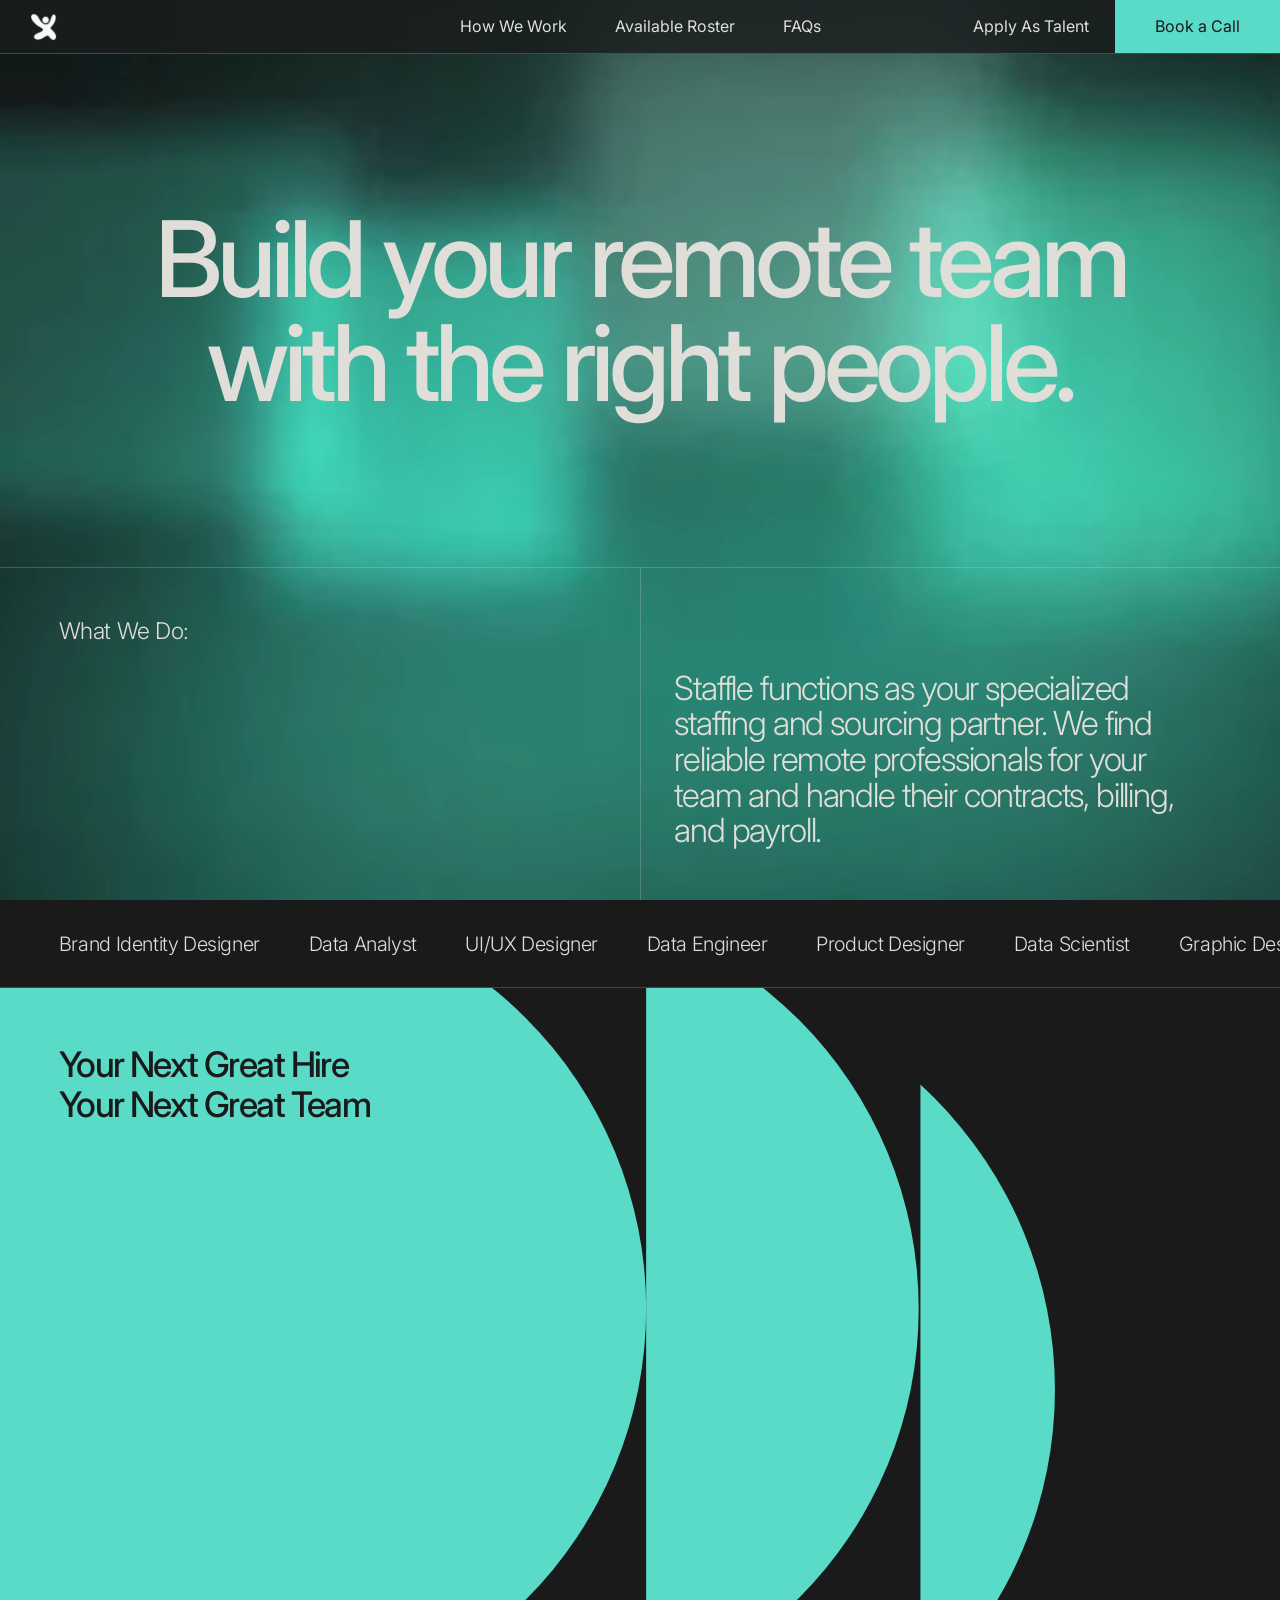
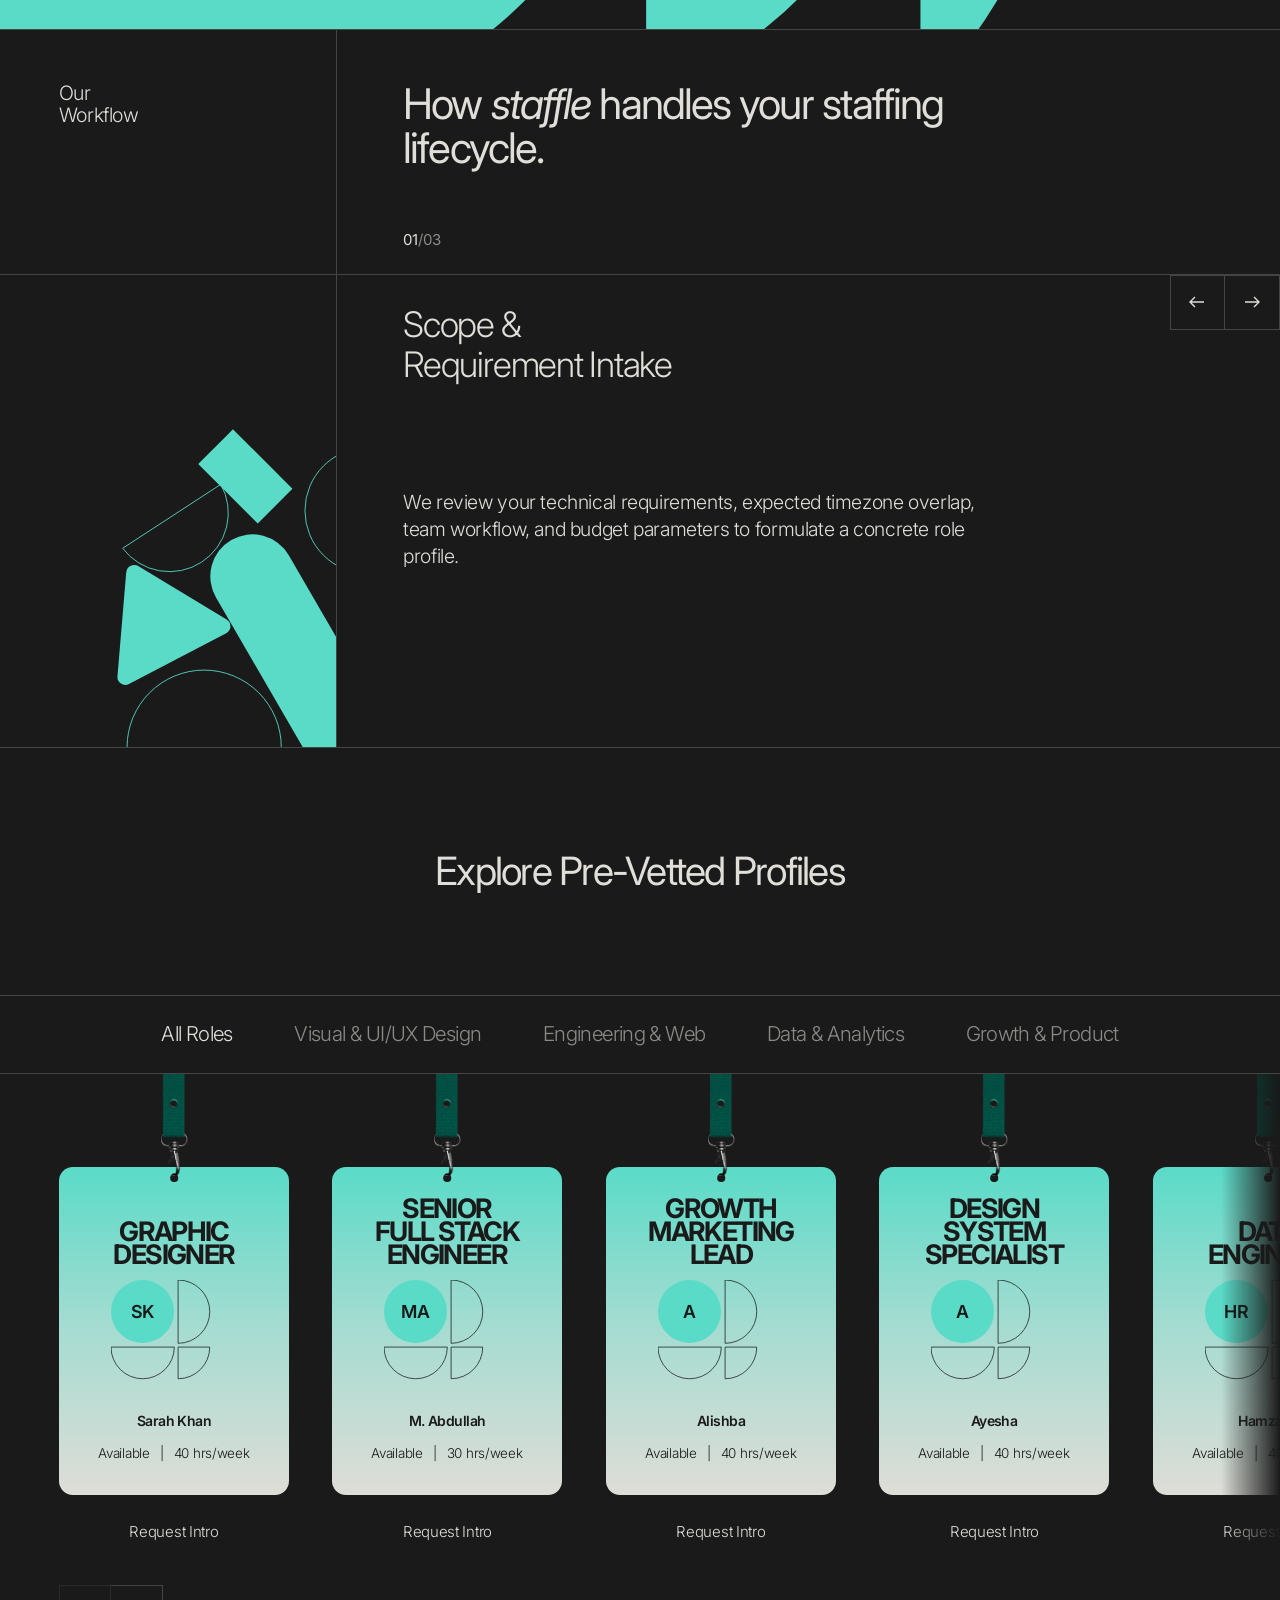
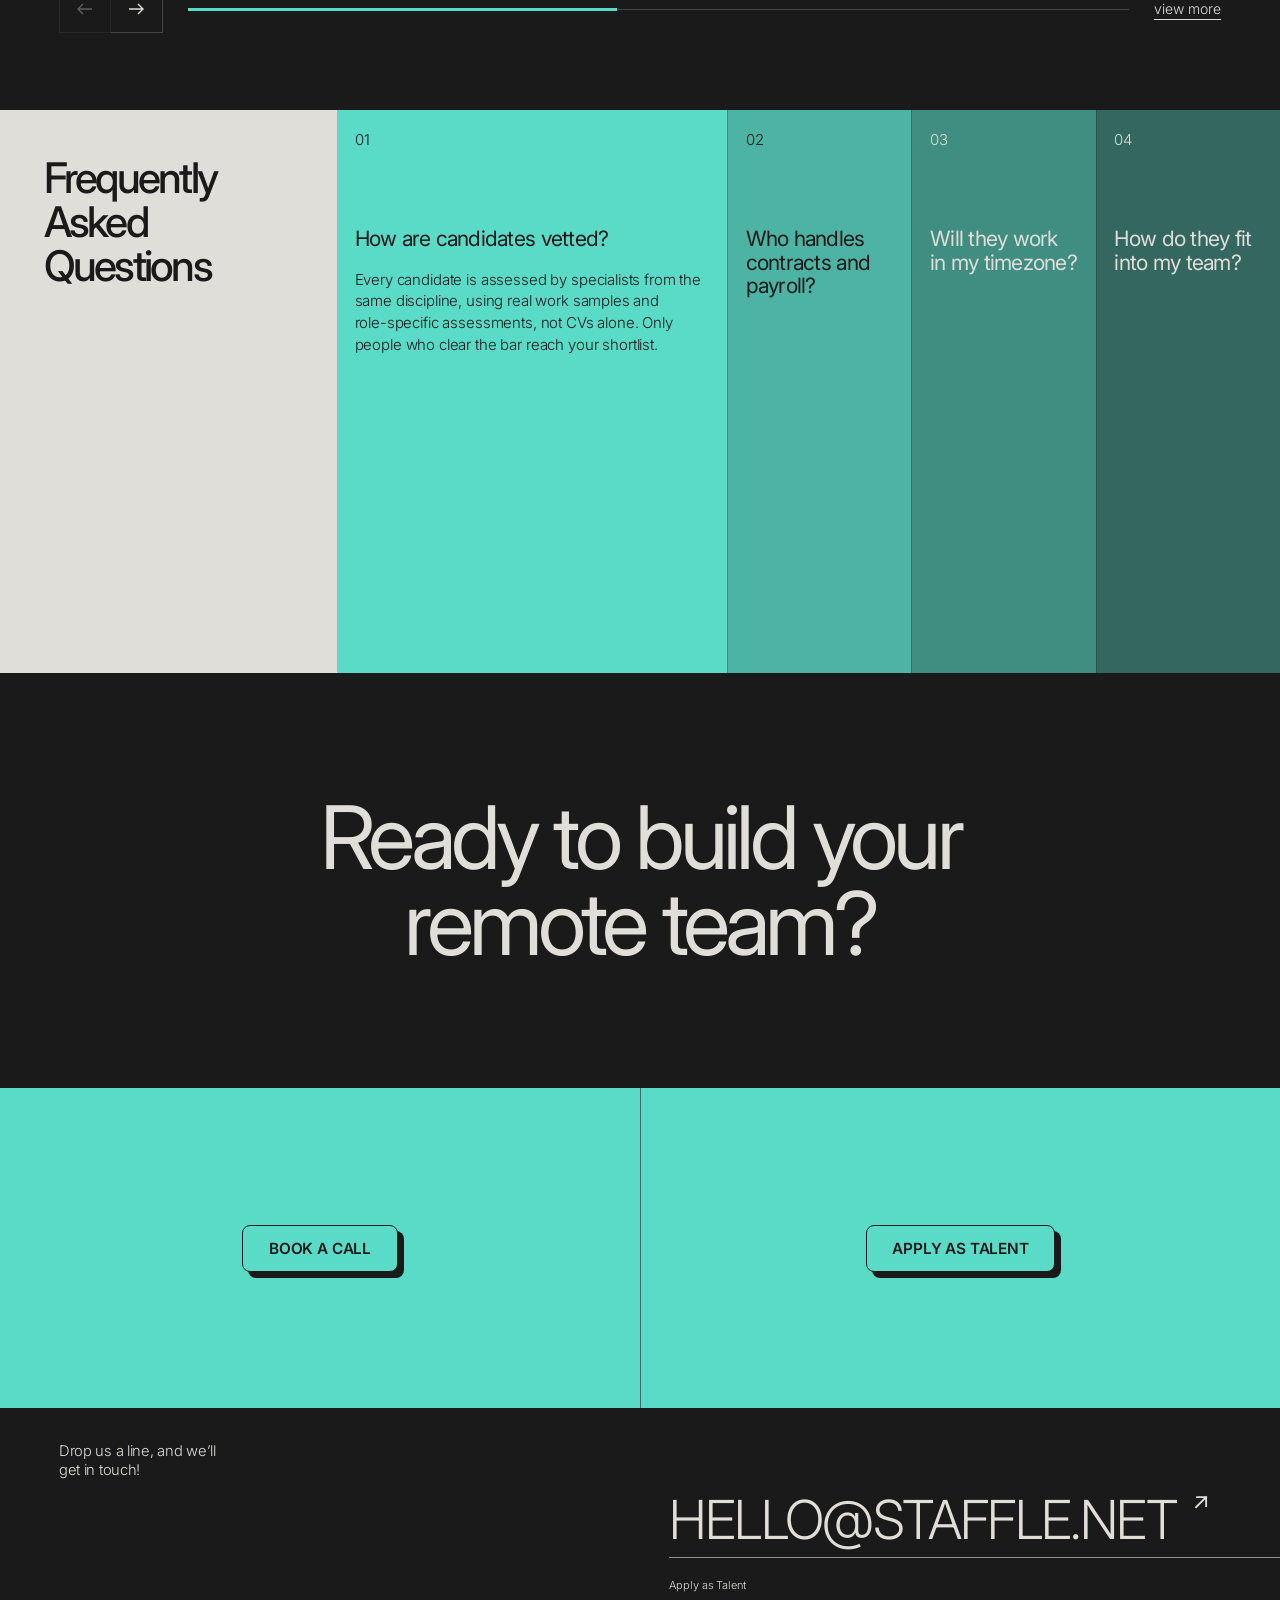
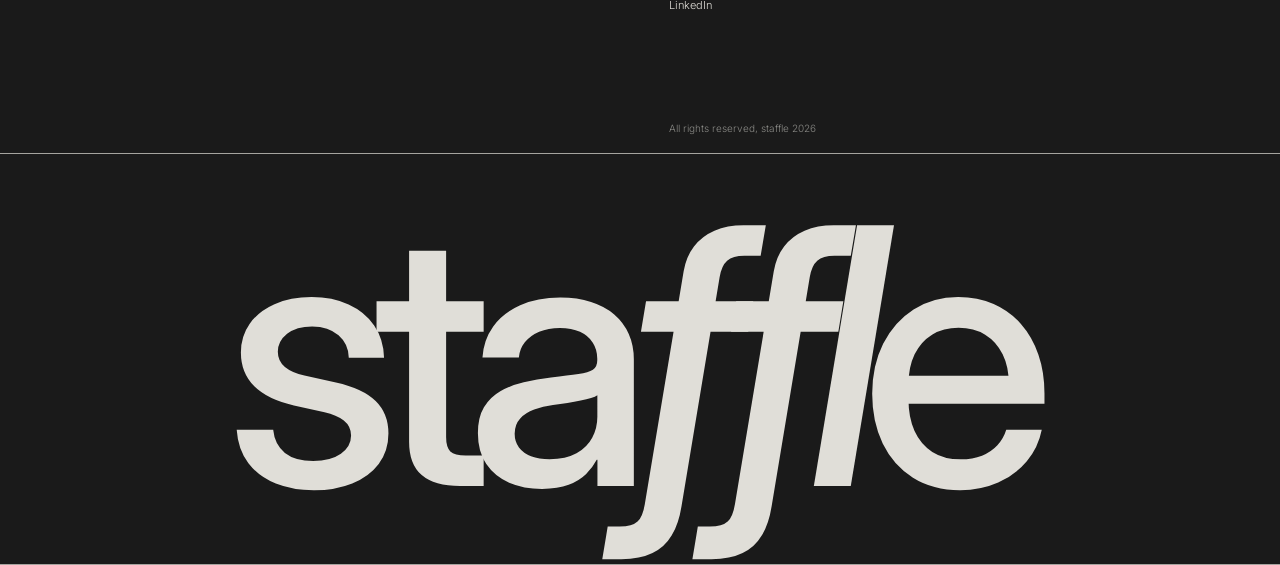
==== commit 17fb8c31: "footer + more cards + availble roster popup  --> Added" ====
--- a/index.html
+++ b/index.html
@@ -119,13 +119,13 @@
     </div>
 
     <div class="cards-area">
-    <div class="cards pre" id="cards">
+    <div class="cards" id="cards" tabindex="0" aria-label="Pre-vetted profiles, scroll sideways for more">
       <div class="card-wrap" data-cat="design">
         <div class="badge">
           <img class="lanyard" src="images/lanyard.webp" alt="">
           <article class="card">
             <h3 class="role"><span class="role-t">Graphic<br>Designer</span></h3>
-            <div class="portrait"><svg viewBox="0 0 100 100" fill="none" stroke="#1A1A1A" stroke-width=".6"><path d="M53 0A25 25 0 0 1 53 50Z"/><path d="M0 53A25 25 0 0 0 50 53Z"/><path d="M53 53H78A25 25 0 0 1 53 78Z"/></svg><div class="avatar"><img src="images/sarah.webp" alt="Sarah Khan"></div>
+            <div class="portrait"><svg viewBox="0 0 100 100" fill="none" stroke="#1A1A1A" stroke-width=".6"><path d="M53 0A25 25 0 0 1 53 50Z"/><path d="M0 53A25 25 0 0 0 50 53Z"/><path d="M53 53H78A25 25 0 0 1 53 78Z"/></svg><div class="avatar initials" aria-hidden="true">SK</div>
             </div>
             <p class="name">Sarah Khan</p>
             <p class="meta">Available<span class="sep">|</span>40 hrs/week</p>
@@ -139,7 +139,7 @@
           <img class="lanyard" src="images/lanyard.webp" alt="">
           <article class="card">
             <h3 class="role"><span class="role-t">Senior<br>Full Stack<br>Engineer</span></h3>
-            <div class="portrait"><svg viewBox="0 0 100 100" fill="none" stroke="#1A1A1A" stroke-width=".6"><path d="M53 0A25 25 0 0 1 53 50Z"/><path d="M0 53A25 25 0 0 0 50 53Z"/><path d="M53 53H78A25 25 0 0 1 53 78Z"/></svg><div class="avatar"><img src="images/abdullah.webp" alt="M. Abdullah"></div></div>
+            <div class="portrait"><svg viewBox="0 0 100 100" fill="none" stroke="#1A1A1A" stroke-width=".6"><path d="M53 0A25 25 0 0 1 53 50Z"/><path d="M0 53A25 25 0 0 0 50 53Z"/><path d="M53 53H78A25 25 0 0 1 53 78Z"/></svg><div class="avatar initials" aria-hidden="true">MA</div></div>
             <p class="name">M. Abdullah</p>
             <p class="meta">Available<span class="sep">|</span>30 hrs/week</p>
           </article>
@@ -152,7 +152,7 @@
           <img class="lanyard" src="images/lanyard.webp" alt="">
           <article class="card">
             <h3 class="role"><span class="role-t">Growth<br>Marketing<br>Lead</span></h3>
-            <div class="portrait"><svg viewBox="0 0 100 100" fill="none" stroke="#1A1A1A" stroke-width=".6"><path d="M53 0A25 25 0 0 1 53 50Z"/><path d="M0 53A25 25 0 0 0 50 53Z"/><path d="M53 53H78A25 25 0 0 1 53 78Z"/></svg><div class="avatar"><img src="images/alishba.webp" alt="Alishba"></div></div>
+            <div class="portrait"><svg viewBox="0 0 100 100" fill="none" stroke="#1A1A1A" stroke-width=".6"><path d="M53 0A25 25 0 0 1 53 50Z"/><path d="M0 53A25 25 0 0 0 50 53Z"/><path d="M53 53H78A25 25 0 0 1 53 78Z"/></svg><div class="avatar initials" aria-hidden="true">A</div></div>
             <p class="name">Alishba</p>
             <p class="meta">Available<span class="sep">|</span>40 hrs/week</p>
           </article>
@@ -165,16 +165,101 @@
           <img class="lanyard" src="images/lanyard.webp" alt="">
           <article class="card">
             <h3 class="role"><span class="role-t">Design<br>System<br>Specialist</span></h3>
-            <div class="portrait"><svg viewBox="0 0 100 100" fill="none" stroke="#1A1A1A" stroke-width=".6"><path d="M53 0A25 25 0 0 1 53 50Z"/><path d="M0 53A25 25 0 0 0 50 53Z"/><path d="M53 53H78A25 25 0 0 1 53 78Z"/></svg><div class="avatar"><img src="images/ayesha.webp" alt="Ayesha"></div></div>
+            <div class="portrait"><svg viewBox="0 0 100 100" fill="none" stroke="#1A1A1A" stroke-width=".6"><path d="M53 0A25 25 0 0 1 53 50Z"/><path d="M0 53A25 25 0 0 0 50 53Z"/><path d="M53 53H78A25 25 0 0 1 53 78Z"/></svg><div class="avatar initials" aria-hidden="true">A</div></div>
             <p class="name">Ayesha</p>
             <p class="meta">Available<span class="sep">|</span>40 hrs/week</p>
           </article>
         </div>
         <a class="intro" href="#book">Request Intro</a>
       </div>
+
+      <div class="card-wrap" data-cat="data">
+        <div class="badge">
+          <img class="lanyard" src="images/lanyard.webp" alt="">
+          <article class="card">
+            <h3 class="role"><span class="role-t">Data<br>Engineer</span></h3>
+            <div class="portrait"><svg viewBox="0 0 100 100" fill="none" stroke="#1A1A1A" stroke-width=".6"><path d="M53 0A25 25 0 0 1 53 50Z"/><path d="M0 53A25 25 0 0 0 50 53Z"/><path d="M53 53H78A25 25 0 0 1 53 78Z"/></svg><div class="avatar initials" aria-hidden="true">HR</div></div>
+            <p class="name">Hamza R.</p>
+            <p class="meta">Available<span class="sep">|</span>40 hrs/week</p>
+          </article>
+        </div>
+        <a class="intro" href="#book">Request Intro</a>
+      </div>
+
+      <div class="card-wrap" data-cat="design">
+        <div class="badge">
+          <img class="lanyard" src="images/lanyard.webp" alt="">
+          <article class="card">
+            <h3 class="role"><span class="role-t">UI/UX<br>Designer</span></h3>
+            <div class="portrait"><svg viewBox="0 0 100 100" fill="none" stroke="#1A1A1A" stroke-width=".6"><path d="M53 0A25 25 0 0 1 53 50Z"/><path d="M0 53A25 25 0 0 0 50 53Z"/><path d="M53 53H78A25 25 0 0 1 53 78Z"/></svg><div class="avatar initials" aria-hidden="true">FZ</div></div>
+            <p class="name">Fatima Z.</p>
+            <p class="meta">Available<span class="sep">|</span>40 hrs/week</p>
+          </article>
+        </div>
+        <a class="intro" href="#book">Request Intro</a>
+      </div>
+
+      <div class="card-wrap" data-cat="data">
+        <div class="badge">
+          <img class="lanyard" src="images/lanyard.webp" alt="">
+          <article class="card">
+            <h3 class="role"><span class="role-t">Data<br>Scientist</span></h3>
+            <div class="portrait"><svg viewBox="0 0 100 100" fill="none" stroke="#1A1A1A" stroke-width=".6"><path d="M53 0A25 25 0 0 1 53 50Z"/><path d="M0 53A25 25 0 0 0 50 53Z"/><path d="M53 53H78A25 25 0 0 1 53 78Z"/></svg><div class="avatar initials" aria-hidden="true">UA</div></div>
+            <p class="name">Usman A.</p>
+            <p class="meta">Available<span class="sep">|</span>30 hrs/week</p>
+          </article>
+        </div>
+        <a class="intro" href="#book">Request Intro</a>
+      </div>
+
+      <div class="card-wrap" data-cat="data">
+        <div class="badge">
+          <img class="lanyard" src="images/lanyard.webp" alt="">
+          <article class="card">
+            <h3 class="role"><span class="role-t">Power BI<br>Developer</span></h3>
+            <div class="portrait"><svg viewBox="0 0 100 100" fill="none" stroke="#1A1A1A" stroke-width=".6"><path d="M53 0A25 25 0 0 1 53 50Z"/><path d="M0 53A25 25 0 0 0 50 53Z"/><path d="M53 53H78A25 25 0 0 1 53 78Z"/></svg><div class="avatar initials" aria-hidden="true">MS</div></div>
+            <p class="name">Mahnoor S.</p>
+            <p class="meta">Available<span class="sep">|</span>40 hrs/week</p>
+          </article>
+        </div>
+        <a class="intro" href="#book">Request Intro</a>
+      </div>
+
+      <div class="card-wrap" data-cat="design">
+        <div class="badge">
+          <img class="lanyard" src="images/lanyard.webp" alt="">
+          <article class="card">
+            <h3 class="role"><span class="role-t">Brand<br>Identity<br>Designer</span></h3>
+            <div class="portrait"><svg viewBox="0 0 100 100" fill="none" stroke="#1A1A1A" stroke-width=".6"><path d="M53 0A25 25 0 0 1 53 50Z"/><path d="M0 53A25 25 0 0 0 50 53Z"/><path d="M53 53H78A25 25 0 0 1 53 78Z"/></svg><div class="avatar initials" aria-hidden="true">BK</div></div>
+            <p class="name">Bilal K.</p>
+            <p class="meta">Available<span class="sep">|</span>40 hrs/week</p>
+          </article>
+        </div>
+        <a class="intro" href="#book">Request Intro</a>
+      </div>
+
+      <div class="card-wrap" data-cat="design">
+        <div class="badge">
+          <img class="lanyard" src="images/lanyard.webp" alt="">
+          <article class="card">
+            <h3 class="role"><span class="role-t">Motion<br>Designer</span></h3>
+            <div class="portrait"><svg viewBox="0 0 100 100" fill="none" stroke="#1A1A1A" stroke-width=".6"><path d="M53 0A25 25 0 0 1 53 50Z"/><path d="M0 53A25 25 0 0 0 50 53Z"/><path d="M53 53H78A25 25 0 0 1 53 78Z"/></svg><div class="avatar initials" aria-hidden="true">ZM</div></div>
+            <p class="name">Zara M.</p>
+            <p class="meta">Available<span class="sep">|</span>30 hrs/week</p>
+          </article>
+        </div>
+        <a class="intro" href="#book">Request Intro</a>
+      </div>
     </div>
     <p id="noMatch" hidden style="text-align:center;padding:60px 24px;font-weight:300;font-size:18px">New profiles in this category are on the way. <a href="#book" style="border-bottom:1px solid">Book a call</a> and we'll source one for you.</p>
-    <a class="view-more" href="#roster">view more</a>
+    <div class="cards-nav">
+      <div class="cards-arrows">
+        <button type="button" id="cardsPrev" aria-label="Scroll profiles left"><svg width="16" height="12" viewBox="0 0 16 12" fill="none" stroke="currentColor" stroke-width="1.4"><path d="M15 6H1M6 1L1 6l5 5"/></svg></button>
+        <button type="button" id="cardsNext" aria-label="Scroll profiles right"><svg width="16" height="12" viewBox="0 0 16 12" fill="none" stroke="currentColor" stroke-width="1.4"><path d="M1 6h14M10 1l5 5-5 5"/></svg></button>
+      </div>
+      <div class="cards-progress" aria-hidden="true"><span id="cardsBar"></span></div>
+      <button type="button" class="view-more" aria-haspopup="dialog" aria-controls="rosterModal">view more</button>
+    </div>
     </div>
   </section>
 
@@ -214,15 +299,74 @@
   <section class="cta">
     <div class="cta-head"><h2>Ready to build your<br>remote team?</h2></div>
     <div class="cta-links">
-      <a href="#book" id="book"><span>Book a Call</span></a>
-      <a href="apply.html" id="apply"><span>Apply as Talent</span></a>
-    </div>
-    <div class="legal">
-      <span>© 2026 Staffle. Lahore, remote-first.</span>
-      <nav aria-label="Legal"><a href="#">Privacy</a><a href="#">Terms</a><a href="#">LinkedIn</a></nav>
+      <div class="cta-cell"><a href="#book" id="book" class="cta-btn">Book a Call</a></div>
+      <div class="cta-cell"><a href="apply.html" id="apply" class="cta-btn">Apply as Talent</a></div>
     </div>
   </section>
 </main>
+
+<!-- Footer -->
+<footer class="site-footer">
+  <div class="ft-top">
+    <p class="ft-note">Drop us a line, and we&rsquo;ll<br>get in touch!</p>
+    <div class="ft-contact">
+      <a class="ft-mail" href="mailto:hello@staffle.net"><span class="ft-mail-t">hello@staffle.net</span>
+        <svg viewBox="0 0 24 24" fill="none" stroke="currentColor" stroke-width="1.8" stroke-linecap="square" aria-hidden="true"><path d="M7 17L17 7M8 7h9v9"/></svg>
+      </a>
+      <nav class="ft-links" aria-label="Footer">
+        <a href="apply.html">Apply as Talent</a>
+        <a href="#" target="_blank" rel="noopener">LinkedIn</a>
+      </nav>
+      <p class="ft-copy">All rights reserved, staffle 2026</p>
+    </div>
+  </div>
+  <div class="ft-mark" aria-label="staffle" role="img">
+    <span class="ft-word" aria-hidden="true"><span>s</span><span>t</span><span>a</span><em>f</em><em>f</em><em>l</em><span>e</span></span>
+  </div>
+</footer>
+
+<!-- Full roster popup (opens from "view more") -->
+<div class="roster-modal" id="rosterModal" hidden>
+  <div class="rm-backdrop" data-rm-close></div>
+  <div class="rm-panel" role="dialog" aria-modal="true" aria-labelledby="rmTitle">
+    <header class="rm-head">
+      <div>
+        <p class="rm-kicker">Available Roster</p>
+        <h2 id="rmTitle">Pre-vetted professionals, ready to join your team</h2>
+      </div>
+      <button type="button" class="rm-close" data-rm-close aria-label="Close roster">
+        <svg viewBox="0 0 24 24" width="22" height="22" fill="none" stroke="currentColor" stroke-width="1.6" stroke-linecap="round"><path d="M6 6l12 12M18 6L6 18"/></svg>
+      </button>
+    </header>
+    <div class="rm-toolbar">
+      <div class="rm-pills" role="tablist" aria-label="Filter roster">
+        <button type="button" role="tab" aria-selected="true" data-rm-filter="all">All Roles</button>
+        <button type="button" role="tab" aria-selected="false" data-rm-filter="design">Visual &amp; UI/UX Design</button>
+        <button type="button" role="tab" aria-selected="false" data-rm-filter="engineering">Engineering &amp; Web</button>
+        <button type="button" role="tab" aria-selected="false" data-rm-filter="data">Data &amp; Analytics</button>
+        <button type="button" role="tab" aria-selected="false" data-rm-filter="growth">Growth &amp; Product</button>
+      </div>
+      <label class="rm-search">
+        <svg viewBox="0 0 24 24" width="18" height="18" fill="none" stroke="currentColor" stroke-width="1.7" stroke-linecap="round"><circle cx="10.5" cy="10.5" r="6"/><path d="M15.5 15.5L21 21"/></svg>
+        <input type="search" id="rmSearch" placeholder="Search skill, role, or stack..." aria-label="Search skill, role, or stack">
+      </label>
+    </div>
+    <div class="rm-body">
+      <p class="rm-count" id="rmCount" aria-live="polite"></p>
+      <div class="rm-grid" id="rmGrid"></div>
+      <p class="rm-empty" id="rmEmpty" hidden>No one matches that search yet. <a href="#book" data-rm-book>Book a call</a> and we'll source the right person for you.</p>
+    </div>
+
+    <!-- Dossier side panel -->
+    <aside class="rm-dossier" id="rmDossier" aria-hidden="true" aria-labelledby="rdTitle">
+      <button type="button" class="rd-back" id="rdBack">
+        <svg viewBox="0 0 16 12" width="16" height="12" fill="none" stroke="currentColor" stroke-width="1.4"><path d="M15 6H1M6 1L1 6l5 5"/></svg>
+        Back to roster
+      </button>
+      <div class="rd-content" id="rdContent"></div>
+    </aside>
+  </div>
+</div>
 
 <script src="js/home.js"></script>
 </body>
--- a/css/home.css
+++ b/css/home.css
@@ -141,11 +141,29 @@
 .tabs button:hover { color: var(--cream); }
 .tabs button[aria-selected="true"] { color: var(--cream); }
 .cards-area { position: relative; }
-.cards { display: grid; grid-template-columns: repeat(4, min(16vw, 306px)); justify-content: center; gap: clamp(24px, 4.2vw, 80px); padding: 0 var(--pad) 8px; overflow: hidden; }
+.cards {
+  display: flex; gap: clamp(24px, 3.4vw, 64px); overflow-x: auto; overflow-y: hidden;
+  padding: 0 var(--pad) 8px; scroll-snap-type: x mandatory; scroll-padding: 0 var(--pad);
+  scrollbar-width: none; cursor: grab; outline: none;
+  -webkit-mask-image: linear-gradient(90deg, transparent 0, #000 var(--pad), #000 calc(100% - var(--pad)), transparent 100%);
+          mask-image: linear-gradient(90deg, transparent 0, #000 var(--pad), #000 calc(100% - var(--pad)), transparent 100%);
+}
+.cards::-webkit-scrollbar { display: none; }
+.cards.dragging { cursor: grabbing; scroll-snap-type: none; }
+.cards.dragging .card-wrap { pointer-events: none; }
+.cards > .card-wrap { flex: 0 0 clamp(230px, 17vw, 306px); scroll-snap-align: start; }
+.cards-nav { display: flex; align-items: center; gap: clamp(16px, 2vw, 32px); padding: 34px var(--pad) 0; }
+.cards-arrows { display: flex; }
+.cards-arrows button { width: 52px; height: 48px; border: 1px solid var(--line); display: grid; place-items: center; transition: background .2s, color .2s, opacity .2s; }
+.cards-arrows button + button { border-left: 0; }
+.cards-arrows button:hover:not(:disabled) { background: var(--teal); color: var(--dark); }
+.cards-arrows button:disabled { opacity: .35; cursor: default; }
+.cards-progress { flex: 1; height: 1px; background: var(--line); position: relative; }
+.cards-progress span { position: absolute; left: 0; top: -1px; height: 3px; width: 20%; background: var(--teal); transition: transform .15s linear; }
+.card .avatar.initials { display: grid; place-items: center; font-size: clamp(16px, 1.4vw, 26px); font-weight: 600; letter-spacing: -0.03em; color: var(--dark); }
 .card-wrap { display: flex; flex-direction: column; align-items: center; }
 .card-wrap[hidden] { display: none; }
-.badge { width: 100%; transform-origin: 50% 0; transition: transform 1.2s cubic-bezier(.3,1.4,.5,1); }
-.card-wrap:hover .badge { transform: rotate(-2deg); }
+.badge { width: 100%; transform-origin: 50% 0; will-change: transform; }
 .lanyard { position: relative; z-index: 2; display: block; width: 11.8%; height: auto; margin: 0 auto -4%; }
 .card::before {
   content: ""; position: absolute; z-index: 1; top: 0; left: 50%; margin-top: 3.3%;
@@ -167,16 +185,13 @@
 .card .meta .sep { margin: 0 10px; }
 .intro { margin-top: 26px; font-size: clamp(15px, 1.05vw, 20px); font-weight: 300; letter-spacing: -0.02em; border-bottom: 1px solid transparent; transition: border-color .2s; }
 .intro:hover { border-color: var(--cream); }
-.view-more { position: absolute; right: var(--pad); bottom: calc(26px + 1.6em + 14px); font-size: clamp(14px, 1vw, 19px); font-weight: 300; border-bottom: 1px solid var(--cream); }
+.view-more { font-size: clamp(14px, 1vw, 19px); font-weight: 300; border-bottom: 1px solid var(--cream); }
 .view-more:hover { color: var(--teal); border-color: var(--teal); }
 
-/* Drop-in from the top */
-.cards.pre .card-wrap { opacity: 0; }
-.cards.in .card-wrap { animation: drop 2s cubic-bezier(.3,.8,.3,1) backwards; }
-.cards.in .badge { animation: swing 3s ease-out backwards; }
-.cards.in .card-wrap:nth-child(2), .cards.in .card-wrap:nth-child(2) .badge { animation-delay: .7s; }
-.cards.in .card-wrap:nth-child(3), .cards.in .card-wrap:nth-child(3) .badge { animation-delay: 1.4s; }
-.cards.in .card-wrap:nth-child(4), .cards.in .card-wrap:nth-child(4) .badge { animation-delay: 2.1s; }
+/* Drop-in from the top, card by card as each one scrolls into view */
+.card-wrap.pre { opacity: 0; }
+.card-wrap.in { animation: drop 2s cubic-bezier(.3,.8,.3,1) backwards; animation-delay: var(--dl, 0s); }
+.card-wrap.in .badge { animation: swing 3s ease-out backwards; animation-delay: var(--dl, 0s); }
 @keyframes drop {
   0% { transform: translateY(-130%); opacity: 1; }
   55% { transform: translateY(3%); }
@@ -230,19 +245,41 @@
 /* ---------- CTA ---------- */
 .cta-head { padding: clamp(80px, 9.5vw, 180px) var(--pad); text-align: center; }
 .cta-head h2 { font-size: clamp(44px, 6.85vw, 132px); font-weight: 400; letter-spacing: -0.055em; line-height: 0.98; }
-.cta-links { display: grid; grid-template-columns: 1fr 1fr; background: var(--teal); color: var(--dark); min-height: clamp(280px, 28vw, 540px); }
-.cta-links a { display: flex; align-items: flex-end; justify-content: flex-end; padding: 0 clamp(20px, 4vw, 80px) clamp(36px, 4vw, 76px); font-size: clamp(30px, 3.2vw, 62px); font-weight: 400; letter-spacing: -0.045em; line-height: 1; }
-.cta-links a + a { border-left: 1px solid rgba(26,26,26,.25); }
-.cta-links a > span { border-bottom: 2px solid var(--dark); padding-bottom: 4px; transition: padding .25s; }
-.cta-links a:hover > span { padding-bottom: 10px; }
-.legal { background: var(--teal); color: var(--dark); border-top: 1px solid rgba(26,26,26,.25); display: flex; justify-content: space-between; gap: 16px; flex-wrap: wrap; padding: 18px clamp(20px, 4vw, 80px); font-size: 14px; }
-.legal nav { display: flex; gap: 24px; }
+.cta-links { display: grid; grid-template-columns: 1fr 1fr; background: var(--teal); color: var(--dark); }
+.cta-cell { display: grid; place-items: center; min-height: clamp(200px, 25vw, 480px); padding: 40px 24px; }
+.cta-cell + .cta-cell { border-left: 1px solid rgba(26,26,26,.55); }
+.cta-btn {
+  display: inline-block; padding: clamp(10px, .9vw, 16px) clamp(22px, 2vw, 36px);
+  font-size: clamp(14px, 1.2vw, 22px); font-weight: 600; letter-spacing: -0.01em; text-transform: uppercase;
+  background: var(--teal); color: var(--dark); border: 1px solid var(--dark); border-radius: 8px;
+  box-shadow: 6px 6px 0 var(--dark); transition: transform .18s ease, box-shadow .18s ease, background .2s;
+}
+.cta-btn:hover { transform: translate(-2px, -2px); box-shadow: 8px 8px 0 var(--dark); background: #6EE3D1; }
+.cta-btn:active { transform: translate(5px, 5px); box-shadow: 1px 1px 0 var(--dark); }
+
+/* ---------- Footer ---------- */
+.site-footer { background: var(--dark); color: var(--cream); }
+.ft-top { display: grid; grid-template-columns: 1fr 1fr; padding: clamp(24px, 2.6vw, 48px) 0 clamp(14px, 1.4vw, 24px) var(--pad); border-bottom: 1px solid rgba(224,222,216,.7); min-height: clamp(220px, 27vw, 500px); }
+.ft-note { font-size: clamp(14px, 1.15vw, 21px); font-weight: 300; letter-spacing: -0.02em; line-height: 1.3; }
+.ft-contact { display: flex; flex-direction: column; padding-top: clamp(28px, 4vw, 76px); }
+.ft-mail { display: flex; align-items: flex-start; gap: .25em; padding-bottom: clamp(8px, .8vw, 14px); border-bottom: 1px solid rgba(224,222,216,.6); font-size: clamp(26px, 4.2vw, 80px); font-weight: 300; letter-spacing: -0.03em; line-height: 1; text-transform: uppercase; }
+.ft-mail svg { width: .45em; height: .45em; flex: none; margin-top: -.05em; transition: transform .3s ease; }
+.ft-mail:hover { color: var(--teal); }
+.ft-mail:hover svg { transform: translate(3px, -3px); }
+.ft-links { display: flex; flex-direction: column; gap: 4px; margin-top: clamp(14px, 1.6vw, 28px); }
+.ft-links a { width: max-content; font-size: clamp(11px, .8vw, 15px); font-weight: 300; letter-spacing: -0.01em; }
+.ft-links a:hover { color: var(--teal); }
+.ft-copy { margin-top: auto; padding-top: 40px; font-size: clamp(10px, .75vw, 14px); font-weight: 300; color: var(--muted); }
+.ft-mark { position: relative; overflow: hidden; display: flex; justify-content: center; padding: clamp(10px, 1.5vw, 28px) var(--pad) clamp(14px, 2vw, 36px); border-bottom: 1px solid rgba(224,222,216,.7); }
+.ft-word {
+  display: flex; align-items: baseline; font-size: clamp(110px, 28vw, 560px); font-weight: 500; letter-spacing: -0.075em; line-height: 1.02; color: var(--cream); white-space: nowrap;
+  padding-right: .075em;
+}
+.ft-word > * { display: inline-block; font-style: normal; transform: translateY(105%); transition: transform 1.1s cubic-bezier(.2,.8,.2,1); }
+.ft-word > em { font-style: italic; }
+.ft-mark.in .ft-word > * { transform: none; }
 
 /* ---------- Responsive ---------- */
-@media (max-width: 1100px) {
-  .cards { grid-template-columns: repeat(2, minmax(0, 300px)); row-gap: 56px; }
-  .view-more { position: static; display: block; width: max-content; margin: 28px var(--pad) 0 auto; }
-}
 @media (max-width: 860px) {
   .nav-links, .nav-apply, .nav-book { display: none; }
   .menu-btn { display: flex; }
@@ -264,15 +301,156 @@
   .faq-cols { flex-direction: column; }
   .faq-col { flex: none; border-left: 0; border-top: 1px solid rgba(26,26,26,.2); min-height: 150px; }
   .faq-q { margin-top: 32px; }
-  .cta-links { grid-template-columns: 1fr; min-height: 0; }
-  .cta-links a { justify-content: flex-start; padding: 56px var(--pad) 40px; }
-  .cta-links a + a { border-left: 0; border-top: 1px solid rgba(26,26,26,.25); }
+  .cta-links { grid-template-columns: 1fr; }
+  .cta-cell { min-height: 160px; }
+  .cta-cell + .cta-cell { border-left: 0; border-top: 1px solid rgba(26,26,26,.55); }
+  .ft-top { grid-template-columns: 1fr; gap: 8px; padding-right: var(--pad); }
+  .ft-contact { padding-top: 24px; }
+  .ft-mail { font-size: clamp(24px, 7vw, 44px); }
 }
 @media (max-width: 560px) {
-  .cards { grid-template-columns: minmax(0, 260px); }
+  .cards > .card-wrap { flex-basis: 72vw; }
+  .cards-arrows { display: none; }
   .tabs { justify-content: flex-start; }
 }
 @media (prefers-reduced-motion: reduce) {
   *, *::before, *::after { animation: none !important; transition: none !important; }
   .roles-track { flex-wrap: wrap; }
-}+}
+
+/* ---------- Full roster popup ---------- */
+.view-more { background: none; cursor: pointer; padding: 0; color: inherit; }
+body.rm-open { overflow: hidden; }
+.roster-modal { position: fixed; inset: 0; z-index: 100; display: flex; align-items: center; justify-content: center; padding: clamp(0px, 2.5vw, 40px); }
+.roster-modal[hidden] { display: none; }
+.rm-backdrop { position: absolute; inset: 0; background: rgba(12, 14, 14, 0.72); backdrop-filter: blur(6px); opacity: 0; transition: opacity .35s ease; }
+.rm-panel {
+  position: relative; width: 100%; max-width: 1320px; height: 100%; max-height: 920px;
+  background: var(--cream); color: var(--dark); border-radius: 22px; overflow: hidden;
+  display: flex; flex-direction: column;
+  opacity: 0; transform: translateY(28px) scale(.985); transition: opacity .4s ease, transform .5s cubic-bezier(.2,.8,.2,1);
+}
+.roster-modal.is-open .rm-backdrop { opacity: 1; }
+.roster-modal.is-open .rm-panel { opacity: 1; transform: none; }
+
+.rm-head { display: flex; justify-content: space-between; align-items: flex-start; gap: 24px; padding: clamp(22px, 2.6vw, 40px) clamp(20px, 2.8vw, 44px) 18px; }
+.rm-kicker { font-size: 13px; letter-spacing: .14em; text-transform: uppercase; color: var(--teal-3); font-weight: 500; margin-bottom: 8px; }
+.rm-head h2 { font-size: clamp(24px, 2.4vw, 40px); font-weight: 500; letter-spacing: -0.045em; line-height: 1.08; max-width: 18em; }
+.rm-close { flex: none; width: 48px; height: 48px; border-radius: 50%; display: grid; place-items: center; background: var(--dark); color: var(--cream); transition: background .2s, transform .3s; }
+.rm-close:hover { background: var(--teal-4); transform: rotate(90deg); }
+
+.rm-toolbar {
+  margin: 0 clamp(20px, 2.8vw, 44px); padding: 12px; background: #F4F3EF; border-radius: 18px;
+  display: flex; align-items: center; gap: 16px; justify-content: space-between; flex-wrap: wrap;
+}
+.rm-pills { display: flex; gap: 8px; flex-wrap: wrap; }
+.rm-pills button {
+  padding: 11px 18px; border-radius: 999px; background: var(--cream); font-size: 15px; font-weight: 500; letter-spacing: -0.01em;
+  transition: background .2s, color .2s;
+}
+.rm-pills button:hover { background: #D3D1CA; }
+.rm-pills button[aria-selected="true"] { background: var(--dark); color: var(--cream); }
+.rm-search {
+  flex: 1 1 260px; max-width: 380px; display: flex; align-items: center; gap: 10px;
+  padding: 12px 18px; border-radius: 999px; background: var(--cream); color: var(--muted);
+}
+.rm-search input { flex: 1; min-width: 0; border: 0; background: none; font: inherit; font-size: 15px; color: var(--dark); outline: none; }
+.rm-search input::placeholder { color: #9A9893; }
+.rm-search:focus-within { box-shadow: 0 0 0 2px var(--teal); }
+
+.rm-body { flex: 1; overflow-y: auto; padding: 22px clamp(20px, 2.8vw, 44px) clamp(24px, 3vw, 44px); overscroll-behavior: contain; }
+.rm-count { font-size: 14px; color: #6E6C67; margin-bottom: 16px; }
+.rm-grid { display: grid; grid-template-columns: repeat(auto-fill, minmax(320px, 1fr)); gap: clamp(16px, 1.6vw, 26px); }
+.rm-empty { text-align: center; padding: 60px 20px; font-size: 17px; color: #55534E; }
+.rm-empty a { color: var(--dark); border-bottom: 1px solid currentColor; }
+
+/* Candidate card */
+.rc {
+  background: #FAFAF8; border-radius: 24px; padding: 14px 14px 18px; display: flex; flex-direction: column;
+  box-shadow: 0 1px 0 rgba(26,26,26,.04); transition: transform .3s ease, box-shadow .3s ease;
+  animation: rcIn .55s cubic-bezier(.2,.8,.2,1) both; animation-delay: calc(var(--k, 0) * 60ms);
+}
+.rc:hover { transform: translateY(-4px); box-shadow: 0 18px 40px -22px rgba(26,26,26,.35); }
+@keyframes rcIn { from { opacity: 0; transform: translateY(16px); } to { opacity: 1; transform: none; } }
+.rc-top {
+  position: relative; overflow: hidden; border-radius: 18px; padding: 54px 20px 16px; min-height: 196px;
+  display: flex; flex-direction: column; justify-content: space-between; border: 1px solid rgba(26,26,26,.06);
+  background: linear-gradient(160deg, #CFF3EC 0%, #EEF7F4 60%, #F5F7F4 100%);
+}
+.rc-top::after { content: ""; position: absolute; top: -46px; right: -46px; width: 130px; height: 130px; border-radius: 50%; background: rgba(90, 219, 200, .35); }
+.rc[data-cat="engineering"] .rc-top, .rc-top[data-cat="engineering"] { background: linear-gradient(160deg, #C8F0E0 0%, #E8F6EF 60%, #F4F7F3 100%); }
+.rc[data-cat="data"] .rc-top, .rc-top[data-cat="data"] { background: linear-gradient(160deg, #F7EBC6 0%, #F7F2E2 60%, #F6F5F0 100%); }
+.rc[data-cat="data"] .rc-top::after { background: rgba(90, 219, 200, .28); }
+.rc[data-cat="growth"] .rc-top, .rc-top[data-cat="growth"] { background: linear-gradient(160deg, #D6E7EE 0%, #EDF3F4 60%, #F5F6F4 100%); }
+.rc-id { position: relative; z-index: 1; display: flex; align-items: center; gap: 16px; }
+.rc-icon { flex: none; width: 64px; height: 64px; border-radius: 16px; background: var(--dark); color: var(--teal); display: grid; place-items: center; }
+.rc-icon svg { width: 28px; height: 28px; }
+.rc-bench { display: flex; align-items: center; gap: 6px; font-size: 12px; letter-spacing: .12em; text-transform: uppercase; color: var(--teal-3); font-weight: 500; }
+.rc-bench svg { width: 13px; height: 13px; }
+.rc-code { font-size: clamp(19px, 1.45vw, 23px); font-weight: 600; letter-spacing: -0.03em; margin-top: 2px; }
+.rc-hours { position: relative; z-index: 1; align-self: flex-end; display: inline-flex; align-items: center; gap: 8px; background: #fff; border-radius: 999px; padding: 7px 14px; font-size: 14px; font-weight: 500; box-shadow: 0 1px 2px rgba(26,26,26,.08); }
+.rc-hours::before { content: ""; width: 8px; height: 8px; border-radius: 50%; background: var(--teal); }
+
+.rc-info { padding: 24px 6px 0; display: flex; flex-direction: column; flex: 1; }
+.rc-title-row { display: flex; justify-content: space-between; align-items: flex-start; gap: 12px; }
+.rc-title { font-size: clamp(20px, 1.6vw, 25px); font-weight: 700; letter-spacing: -0.045em; line-height: 1.12; text-transform: uppercase; }
+.rc-exp { flex: none; font-size: 13px; font-weight: 500; padding: 4px 9px; border-radius: 6px; background: #DDF4EF; color: var(--teal-4); white-space: nowrap; }
+.rc-remote { display: flex; align-items: center; gap: 7px; margin-top: 10px; font-size: 15px; font-weight: 500; color: var(--teal-3); }
+.rc-remote svg { width: 15px; height: 15px; flex: none; }
+.rc-desc { margin-top: 12px; font-size: 15px; line-height: 1.6; color: #5A5853; display: -webkit-box; -webkit-line-clamp: 2; -webkit-box-orient: vertical; overflow: hidden; }
+.rc-skills { display: flex; flex-wrap: wrap; gap: 8px; margin-top: 18px; }
+.rc-skills span, .rd-skills span { font-size: 14px; padding: 7px 12px; border-radius: 8px; background: #EDECE7; }
+.rc-actions { display: grid; grid-template-columns: 1fr 1fr; gap: 10px; margin-top: auto; padding-top: 18px; border-top: 1px solid rgba(26,26,26,.08); }
+.rc-info .rc-skills { margin-bottom: 20px; }
+.rc-btn { display: inline-flex; align-items: center; justify-content: center; gap: 8px; padding: 14px 12px; border-radius: 12px; font-size: 15px; font-weight: 500; transition: background .2s, color .2s, transform .2s; }
+.rc-btn svg { width: 16px; height: 16px; }
+.rc-btn.ghost { background: #EDECE7; }
+.rc-btn.ghost:hover { background: #DEDCD5; }
+.rc-btn.solid { background: var(--dark); color: var(--cream); }
+.rc-btn.solid:hover { background: var(--teal-4); }
+.rc-btn:active { transform: scale(.98); }
+
+/* Dossier side panel */
+.rm-dossier {
+  position: absolute; top: 0; right: 0; bottom: 0; width: min(560px, 100%); background: #FAFAF8; z-index: 2;
+  box-shadow: -30px 0 60px -30px rgba(26,26,26,.35); overflow-y: auto; padding: clamp(22px, 2.6vw, 40px);
+  transform: translateX(105%); transition: transform .5s cubic-bezier(.2,.8,.2,1); visibility: hidden;
+}
+.rm-dossier.is-open { transform: none; visibility: visible; }
+.rd-back { display: inline-flex; align-items: center; gap: 10px; font-size: 15px; padding: 10px 16px; border-radius: 999px; background: #EDECE7; margin-bottom: 26px; }
+.rd-back:hover { background: #DEDCD5; }
+.rd-head.rc-top { min-height: 0; padding: 24px 22px 22px; margin-bottom: 24px; justify-content: flex-start; }
+.rd-head .rc-id { margin-bottom: 18px; }
+.rd-title { font-size: clamp(24px, 2.2vw, 32px); font-weight: 700; letter-spacing: -0.045em; line-height: 1.08; text-transform: uppercase; }
+.rd-facts { display: grid; grid-template-columns: repeat(3, 1fr); gap: 10px; margin: 20px 0 26px; }
+.rd-facts div { background: #F1F0EC; border-radius: 12px; padding: 12px 14px; }
+.rd-facts dt { font-size: 12px; letter-spacing: .08em; text-transform: uppercase; color: #77756F; }
+.rd-facts dd { margin: 4px 0 0; font-size: 15px; font-weight: 600; }
+.rd-section { margin-bottom: 24px; }
+.rd-section h4 { margin: 0 0 10px; font-size: 13px; letter-spacing: .12em; text-transform: uppercase; color: var(--teal-3); font-weight: 600; }
+.rd-section p { font-size: 16px; line-height: 1.65; color: #45433F; }
+.rd-section ul { margin: 0; padding: 0; list-style: none; display: grid; gap: 10px; }
+.rd-section li { position: relative; padding-left: 22px; font-size: 15.5px; line-height: 1.55; color: #45433F; }
+.rd-section li::before { content: ""; position: absolute; left: 0; top: .55em; width: 8px; height: 8px; border-radius: 50%; background: var(--teal); }
+.rd-skills { display: flex; flex-wrap: wrap; gap: 8px; }
+.rd-note { font-size: 13px; color: #77756F; margin: 4px 0 18px; }
+.rd-cta { width: 100%; padding: 16px; font-size: 16px; }
+
+@media (max-width: 760px) {
+  .roster-modal { padding: 0; }
+  .rm-panel { border-radius: 0; max-height: none; }
+  .rm-head { padding-top: 18px; }
+  .rm-close { width: 42px; height: 42px; }
+  .rm-toolbar { flex-direction: column; align-items: stretch; border-radius: 14px; }
+  .rm-pills { flex-wrap: nowrap; overflow-x: auto; scrollbar-width: none; margin: -2px; padding: 2px; }
+  .rm-pills::-webkit-scrollbar { display: none; }
+  .rm-pills button { white-space: nowrap; padding: 10px 14px; font-size: 14px; }
+  .rm-search { flex: none; max-width: none; }
+  .rm-grid { grid-template-columns: 1fr; }
+  .rd-facts { grid-template-columns: 1fr 1fr; }
+}
+@media (prefers-reduced-motion: reduce) {
+  .rm-panel, .rm-backdrop, .rm-dossier { transition: none; }
+  .rc { animation: none; }
+}
+@media (prefers-reduced-motion: reduce) { .ft-word > * { transform: none; } }
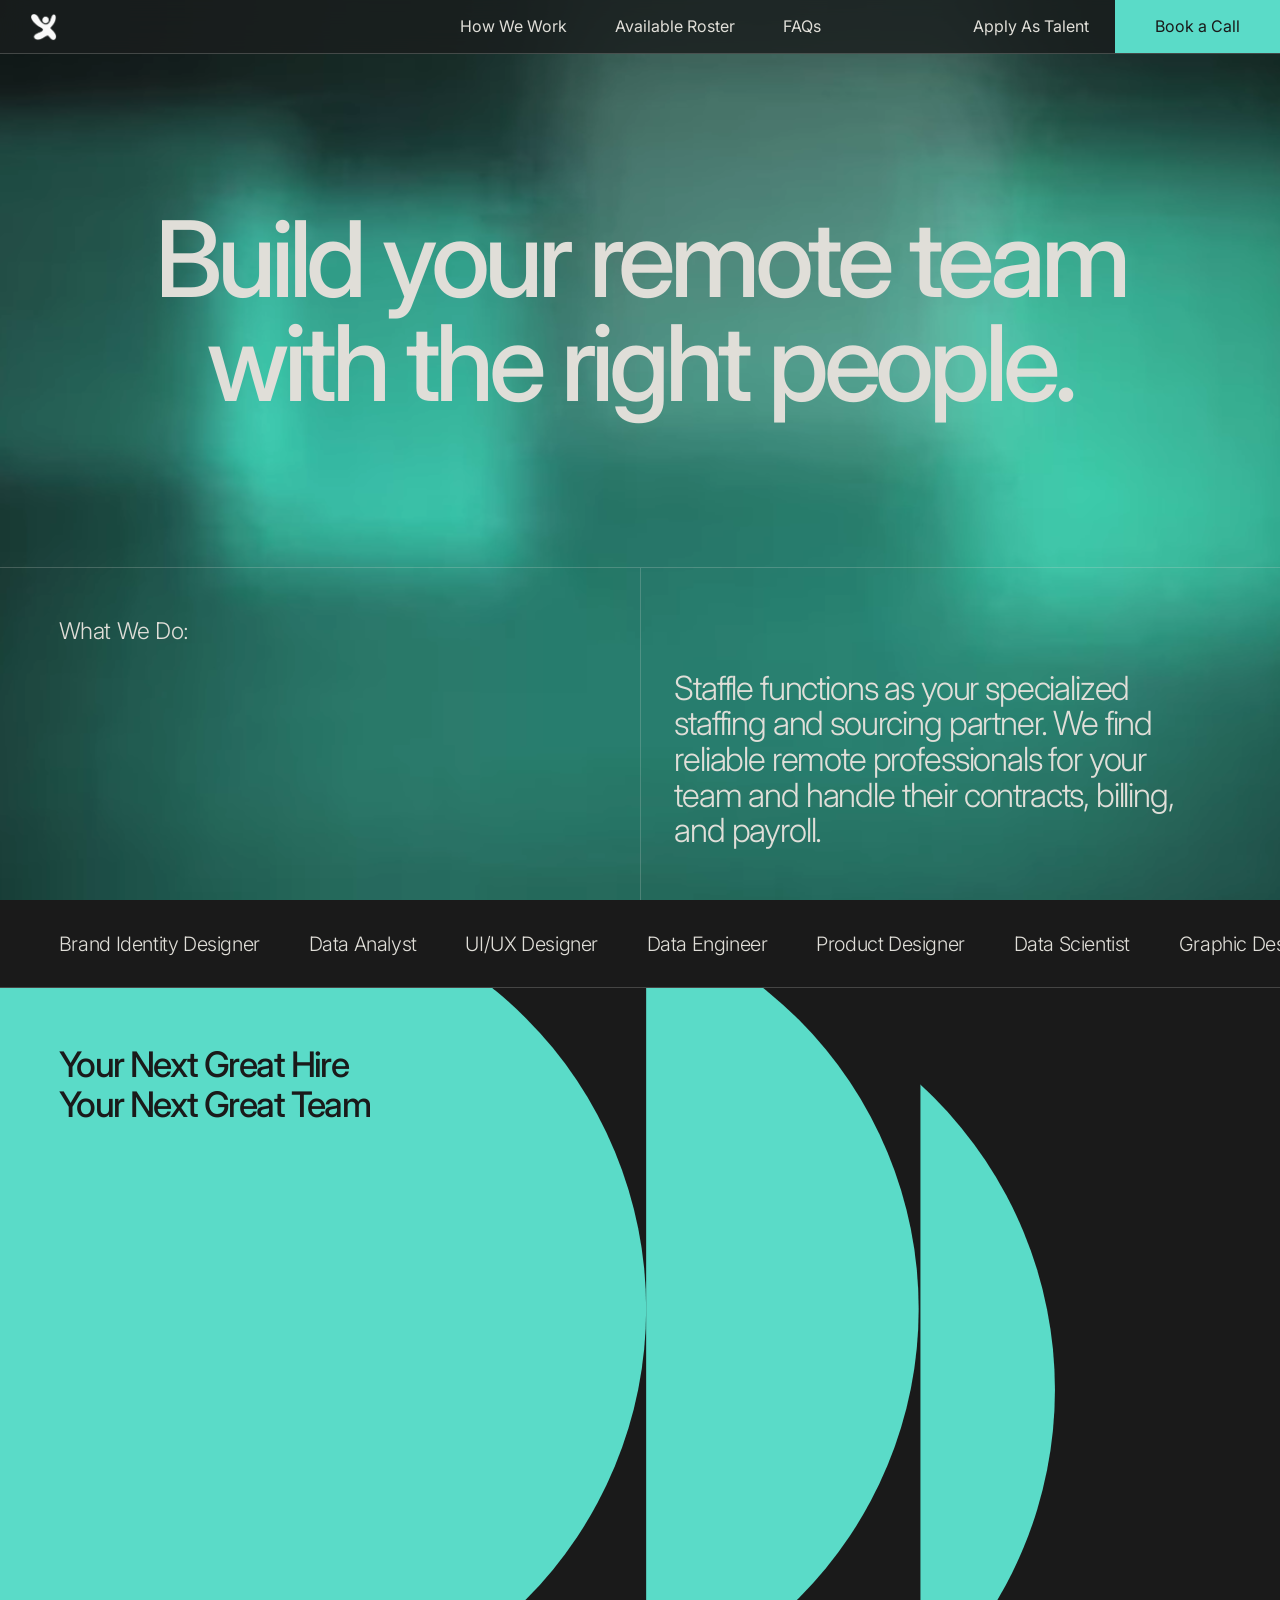
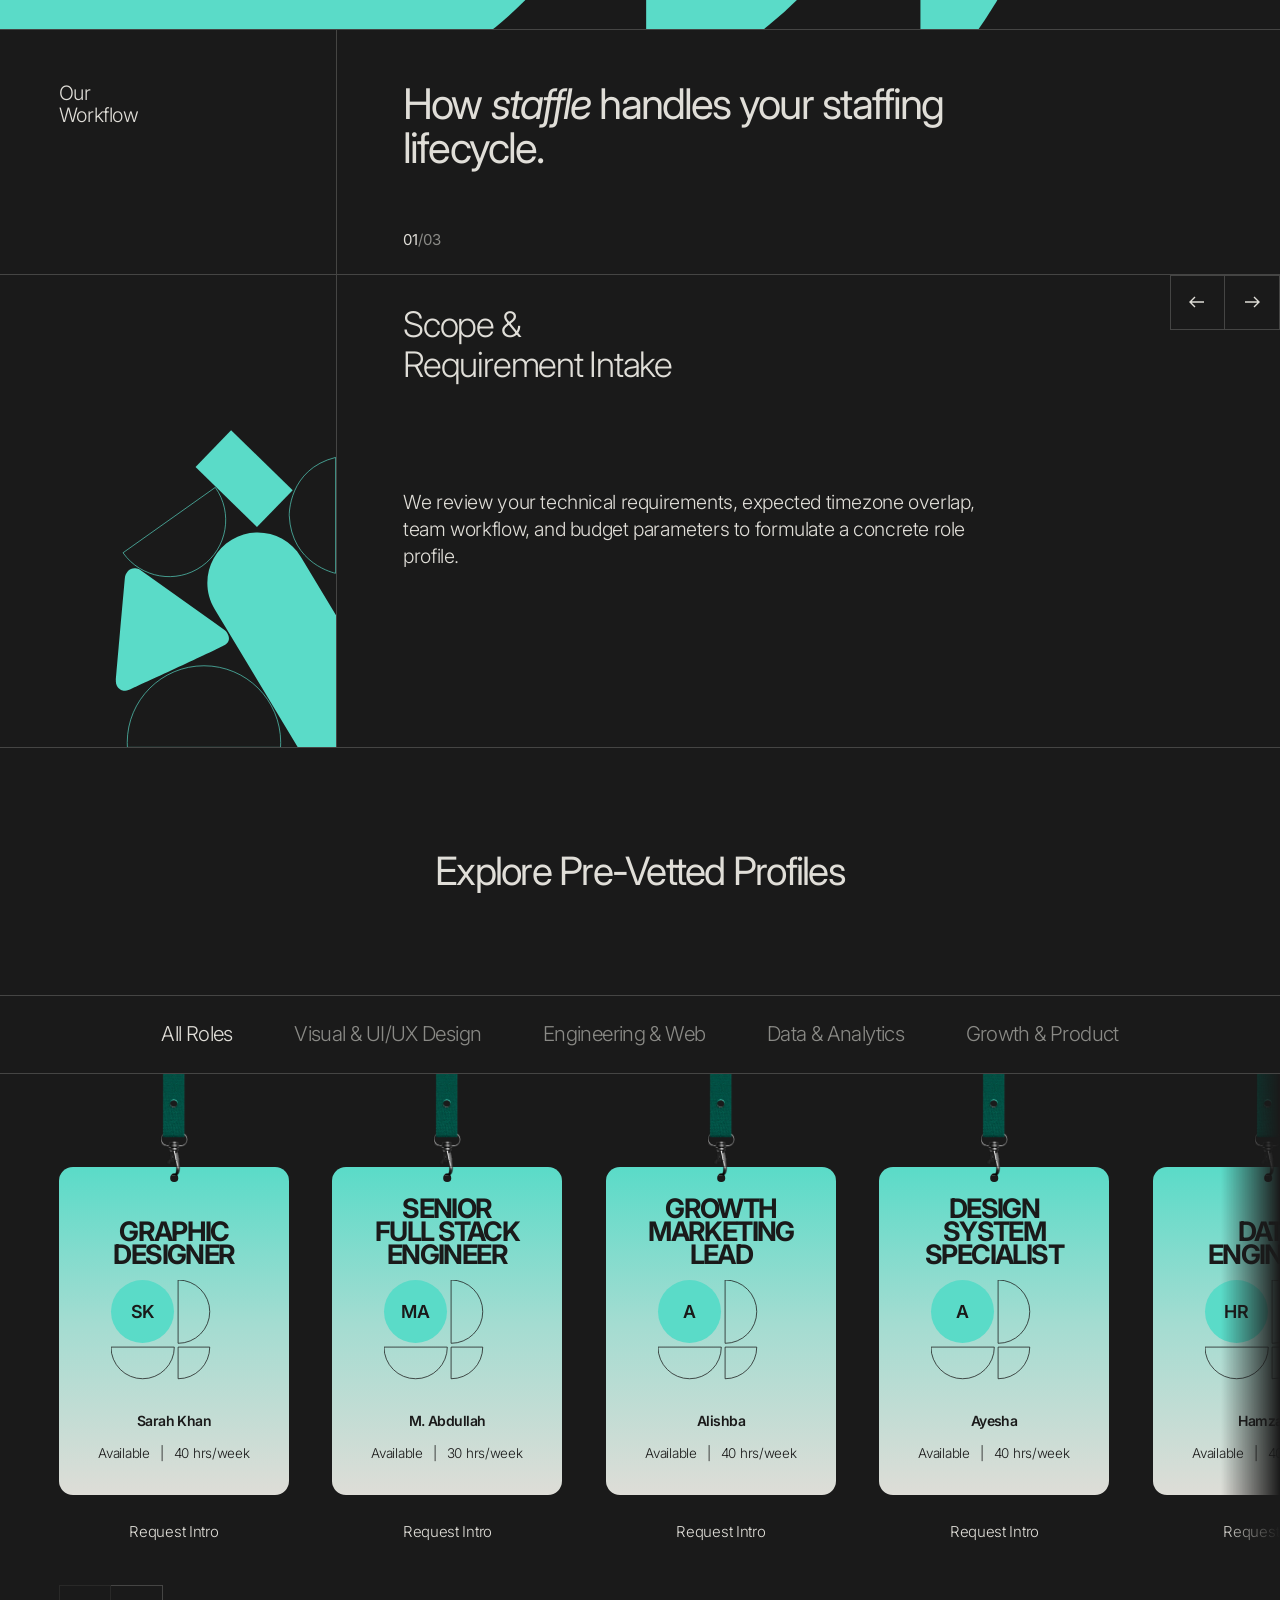
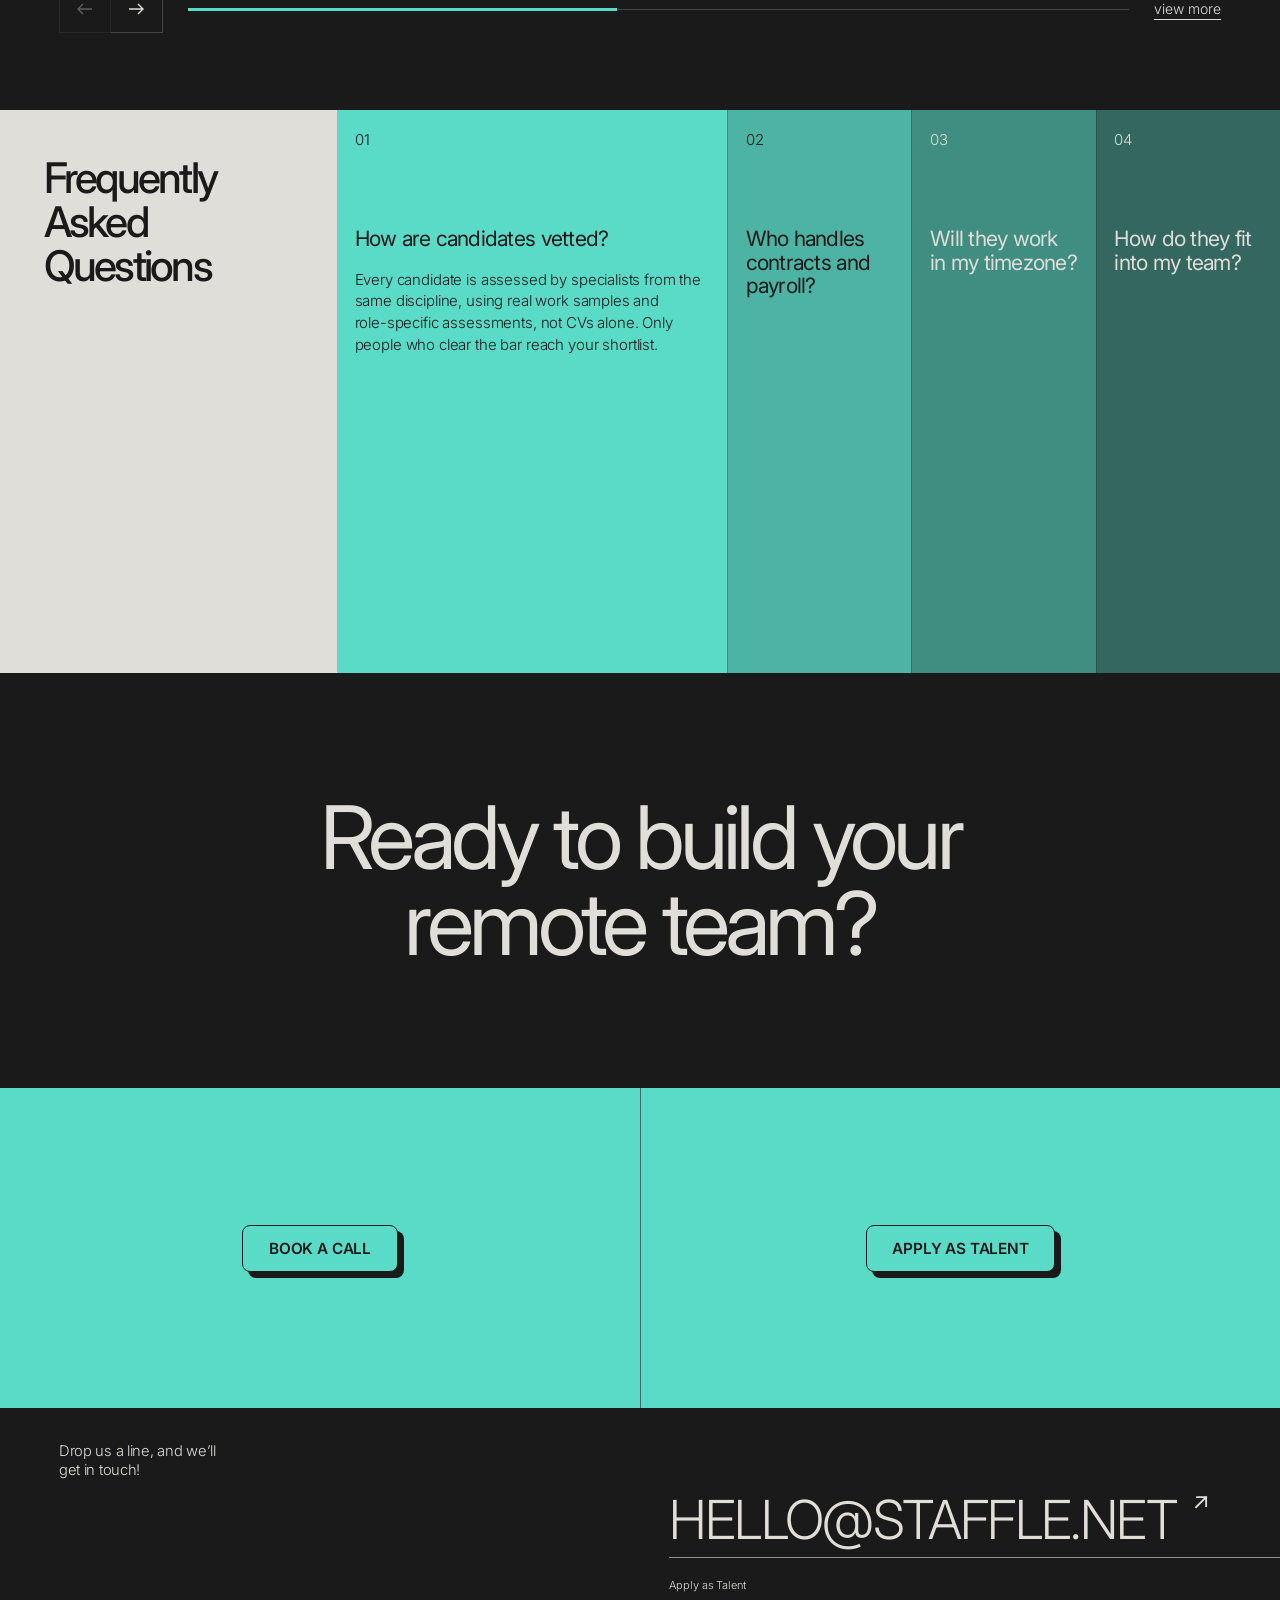
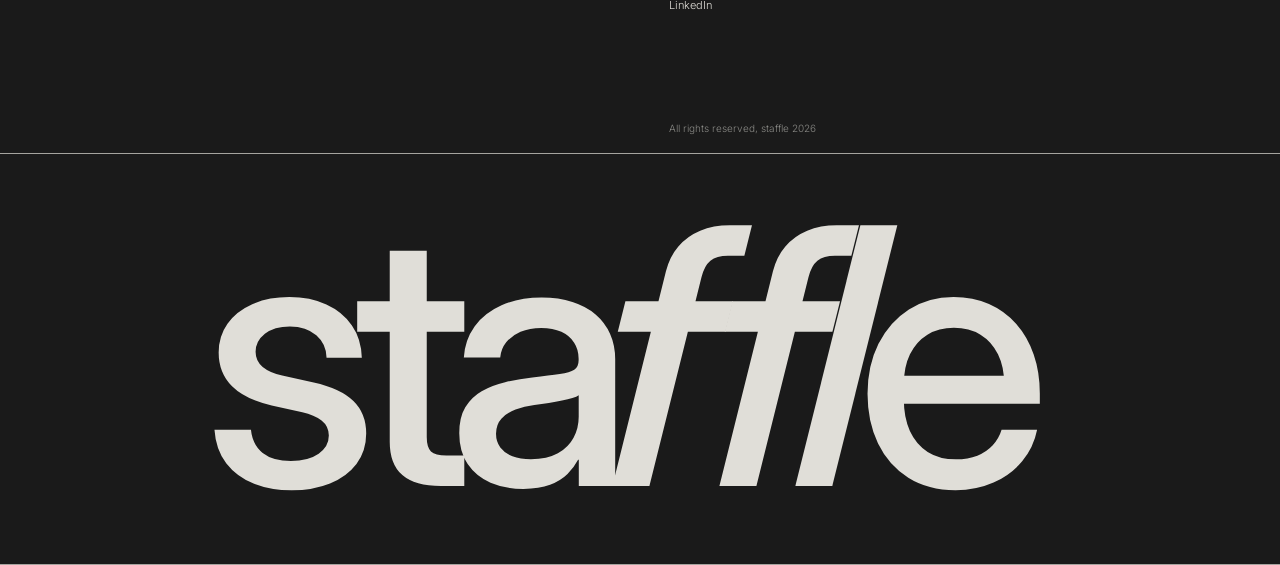
==== commit dc075f77: "Shape Adjustment" ====
--- a/index.html
+++ b/index.html
@@ -82,13 +82,13 @@
       <p class="wf-count" aria-live="polite"><b id="wfNum">01</b><span>/03</span></p>
     </div>
     <div class="wf-art" aria-hidden="true">
-      <svg viewBox="0 0 383 540" preserveAspectRatio="xMinYMax meet" id="wfShapes">
-        <g class="shape" data-cx="200" data-cy="285"><path d="M140 313 L252 240 A67 67 0 0 1 140 313 Z" fill="none" stroke="#5ADBC8" stroke-width="1"/></g>
-        <g class="shape" data-cx="420" data-cy="270"><circle cx="420" cy="270" r="72" fill="none" stroke="#5ADBC8" stroke-width="1"/></g>
-        <g class="shape" data-cx="233" data-cy="505"><path d="M145 540 A88 88 0 0 1 321 540" fill="none" stroke="#5ADBC8" stroke-width="1"/></g>
-        <g class="shape" data-cx="280" data-cy="231"><rect x="232" y="203" width="96" height="56" fill="#5ADBC8" transform="rotate(45 280 231)"/></g>
-        <g class="shape" data-cx="183" data-cy="400"><polygon points="153,341 254,402 143,460" fill="#5ADBC8" stroke="#5ADBC8" stroke-width="18" stroke-linejoin="round"/></g>
-        <g class="shape" data-cx="359" data-cy="467"><line x1="288" y1="345" x2="430" y2="590" stroke="#5ADBC8" stroke-width="96" stroke-linecap="round"/></g>
+      <svg viewBox="0 2530 505 709.25" preserveAspectRatio="xMinYMax meet" id="wfShapes">
+        <g class="shape" data-cx="447.0" data-cy="3090.4" data-dens="0.45" data-hull='[[-37.5,-62.4,75.8],[46.5,77.1,75.8],[-58.5,-101.4,73.0],[6.0,9.6,75.7],[52.5,86.1,74.9],[36.0,152.1,26.9],[123.0,102.6,23.4],[-18.0,-30.9,75.4],[22.5,36.6,75.5],[-69.0,-99.9,66.2],[94.5,95.1,43.9],[42.0,116.1,52.0],[30.0,174.6,10.7]]'><path d="M 602.820312 3202.0625 L 452.796875 2952.816406 C 431.203125 2916.933594 384.605469 2905.355469 348.726562 2926.949219 C 312.84375 2948.546875 301.265625 2995.140625 322.863281 3031.023438 L 472.882812 3280.269531 Z M 602.820312 3202.0625" fill="#5ADBC8"/></g>
+        <g class="shape" data-cx="306.7" data-cy="3186.8" data-hull='[[-3.7,-8.8,61.5],[63.8,9.2,42.3],[-56.2,4.7,46.5],[32.3,-4.3,56.6],[-86.2,24.2,26.9],[89.3,27.2,24.4],[-20.2,-7.3,59.5],[-99.7,37.7,15.0],[-41.2,-1.3,53.6],[11.3,-8.8,60.6],[-75.7,16.7,34.8],[74.3,16.7,36.0],[99.8,42.2,10.5],[48.8,-1.3,48.3]]'><path d="M -0.0000316842 0.000270703 C -0.152394 2.426342 -0.253968 4.860227 -0.253968 7.325365 C -0.253968 71.09471 51.439714 122.788392 115.205152 122.788392 C 178.974497 122.788392 230.668179 71.09471 230.668179 7.325365 C 230.668179 4.860227 230.566604 2.426342 230.414242 0.000270703 Z M -0.0000316842 0.000270703" transform="matrix(0.99988, 0, 0, -0.99988, 191.722688, 3239.254177)" fill="none" stroke="#5ADBC8" stroke-width="1"/></g>
+        <g class="shape" data-cx="239.8" data-cy="3065.7" data-hull='[[0.2,1.3,58.2],[-25.3,-52.7,29.4],[63.2,5.8,27.5],[-34.3,47.8,29.3],[-50.8,73.3,14.3],[-34.3,-76.7,16.8],[25.7,2.8,46.1],[85.7,7.3,15.7],[-14.8,-33.2,40.9],[-13.3,19.3,47.7],[-4.3,-9.2,54.1],[-43.3,62.8,20.8],[49.7,4.3,34.1],[-38.8,-85.7,10.3],[-22.3,32.8,39.1],[-29.8,-63.2,24.0]]'><path d="M 323.238281 3052.289062 L 337.851562 3062.769531 C 339.457031 3063.921875 340.832031 3065.371094 341.855469 3067.0625 C 344.078125 3070.746094 346.632812 3077.25 341.519531 3082.652344 C 340.582031 3083.640625 339.464844 3084.433594 338.269531 3085.085938 C 322.039062 3093.921875 209.777344 3145.503906 193.238281 3153.09375 C 191.417969 3153.929688 189.421875 3154.34375 187.429688 3154.199219 C 184.011719 3153.949219 179.058594 3152.523438 175.972656 3146.890625 C 174.664062 3144.5 174.164062 3141.753906 174.378906 3139.039062 C 176.1875 3115.949219 186.625 2998.515625 187.898438 2984.230469 C 188.015625 2982.902344 188.308594 2981.597656 188.78125 2980.351562 C 190.277344 2976.429688 194.308594 2969.242188 203.660156 2969.773438 C 206.371094 2969.929688 208.96875 2970.921875 211.179688 2972.496094 Z M 323.238281 3052.289062" fill="#5ADBC8"/></g>
+        <g class="shape" data-cx="275.1" data-cy="2926.5" data-hull='[[-3.6,10.0,42.2],[30.9,-24.5,33.1],[-44.1,22.0,28.6],[41.4,-50.0,19.3],[17.4,-5.0,39.8],[-74.1,22.0,11.2],[-20.1,17.5,38.3],[45.9,-68.0,7.2],[9.9,1.0,41.9],[-60.6,23.5,19.0],[26.4,-18.5,36.3],[38.4,-38.0,25.3],[-30.6,20.5,34.2]]'><path d="M -0.0000545493 0.00164429 C 27.171164 -38.350598 18.111486 -91.466325 -20.240756 -118.64145 C -58.592999 -145.812668 -111.708726 -136.749084 -138.879944 -98.400748 Z M -0.0000545493 0.00164429" transform="matrix(0.99988, 0, 0, -0.99988, 323.949273, 2848.075863)" fill="none" stroke="#5ADBC8" stroke-width="1"/></g>
+        <g class="shape" data-cx="367.0" data-cy="2834.6" data-hull='[[11.0,10.4,38.5],[-19.0,-19.6,37.5],[20.0,19.4,37.0],[-50.5,-18.1,15.9],[51.5,17.9,15.6],[18.5,49.4,16.3],[-20.5,-54.1,12.4],[-4.0,-4.6,38.2],[-19.0,-34.6,27.2],[-32.5,-18.1,29.0],[20.0,62.9,6.7],[-62.5,-18.1,7.4],[63.5,17.9,7.1],[33.5,17.9,27.9],[18.5,32.9,27.9],[-14.5,-12.1,37.1]]'><path d="M 294.246094 2817.285156 L 347.726562 2762.066406 L 440.410156 2852.457031 L 386.636719 2907.582031 Z M 294.246094 2817.285156" fill="#5ADBC8"/></g>
+        <g class="shape" data-cx="475.7" data-cy="2889.7" data-hull='[[-6.2,-1.2,34.5],[2.8,43.8,26.1],[1.3,-41.7,26.5],[13.3,-64.2,16.0],[14.8,67.8,13.5],[-4.7,15.3,33.6],[-3.2,-25.2,31.6],[20.8,-76.2,7.9],[-0.2,34.8,29.4],[19.3,73.8,10.0],[7.3,52.8,22.0],[5.8,-49.2,23.5],[-4.7,-14.7,33.7],[-0.2,-34.2,29.5],[25.3,81.3,4.0],[-6.2,27.3,28.0]]'><path d="M 0.00154053 0.00120106 L 0.00154053 -174.351681 C 0.00154053 -174.351681 -66.596268 -161.193857 -69.776335 -87.173286 C -69.776335 -87.173286 -71.319489 -17.637627 0.00154053 0.00120106" transform="matrix(0.99988, 0, 0, -0.99988, 504.975022, 2802.973857)" fill="none" stroke="#5ADBC8" stroke-width="1"/></g>
       </svg>
     </div>
     <div class="wf-step">
@@ -368,6 +368,107 @@
   </div>
 </div>
 
+<!-- Apply as Talent popup -->
+<div class="apply-modal" id="applyModal" hidden>
+  <div class="ap-backdrop" data-ap-close></div>
+  <div class="ap-panel" role="dialog" aria-modal="true" aria-labelledby="apTitle">
+    <aside class="ap-side">
+      <p class="ap-kicker">Apply as Talent</p>
+      <h2 id="apTitle">Join the Staffle bench.</h2>
+      <p class="ap-lead">Design and data professionals get matched with remote teams that value their craft. We handle contracts, billing and payroll, so you can focus on the work.</p>
+      <ol class="ap-steps" aria-label="Application steps">
+        <li class="is-active" data-step-dot="1"><span>01</span>About you</li>
+        <li data-step-dot="2"><span>02</span>Your work</li>
+        <li data-step-dot="3"><span>03</span>Done</li>
+      </ol>
+      <svg class="ap-art" viewBox="0 0 200 200" fill="none" stroke="#5ADBC8" stroke-width="1" aria-hidden="true">
+        <circle cx="0" cy="200" r="60"/><circle cx="0" cy="200" r="110"/><circle cx="0" cy="200" r="160"/>
+      </svg>
+    </aside>
+
+    <div class="ap-main">
+      <button type="button" class="ap-close" data-ap-close aria-label="Close application">
+        <svg viewBox="0 0 24 24" width="22" height="22" fill="none" stroke="currentColor" stroke-width="1.6" stroke-linecap="round"><path d="M6 6l12 12M18 6L6 18"/></svg>
+      </button>
+
+      <form class="ap-form" id="apForm" novalidate>
+        <!-- Step 1 -->
+        <fieldset class="ap-step is-active" data-step="1">
+          <legend>Tell us about you</legend>
+          <div class="ap-row">
+            <label class="ap-field"><span>Full name</span><input name="name" type="text" autocomplete="name" placeholder="Ayesha Khan" required></label>
+            <label class="ap-field"><span>Email</span><input name="email" type="email" autocomplete="email" placeholder="you@email.com" required></label>
+          </div>
+          <div class="ap-row">
+            <label class="ap-field"><span>WhatsApp / Phone</span><input name="phone" type="tel" autocomplete="tel" placeholder="+92 300 0000000" required></label>
+            <label class="ap-field"><span>City</span><input name="city" type="text" autocomplete="address-level2" placeholder="Lahore" required></label>
+          </div>
+          <label class="ap-field"><span>LinkedIn profile <em>(optional)</em></span><input name="linkedin" type="url" placeholder="https://linkedin.com/in/..."></label>
+          <div class="ap-actions">
+            <span></span>
+            <button type="button" class="ap-btn solid" data-next>Continue
+              <svg viewBox="0 0 16 12" width="16" height="12" fill="none" stroke="currentColor" stroke-width="1.6"><path d="M1 6h14M10 1l5 5-5 5"/></svg>
+            </button>
+          </div>
+        </fieldset>
+
+        <!-- Step 2 -->
+        <fieldset class="ap-step" data-step="2">
+          <legend>Tell us about your work</legend>
+          <div class="ap-field">
+            <span>Discipline</span>
+            <div class="ap-choice" role="radiogroup" aria-label="Discipline">
+              <label><input type="radio" name="discipline" value="Design" required><b>Design</b><small>Brand, UI/UX, product, motion</small></label>
+              <label><input type="radio" name="discipline" value="Data" required><b>Data</b><small>Analytics, BI, engineering, science</small></label>
+            </div>
+          </div>
+          <div class="ap-row">
+            <label class="ap-field"><span>Primary role</span>
+              <select name="role" id="apRole" required>
+                <option value="">Choose a discipline first</option>
+              </select>
+            </label>
+            <label class="ap-field"><span>Years of experience</span>
+              <select name="experience" required>
+                <option value="">Select</option>
+                <option>1–2 years</option><option>3–4 years</option><option>5–7 years</option><option>8+ years</option>
+              </select>
+            </label>
+          </div>
+          <div class="ap-field">
+            <span>Availability</span>
+            <div class="ap-pills" role="radiogroup" aria-label="Availability">
+              <label><input type="radio" name="hours" value="20 hrs/week" required><b>20 hrs/week</b></label>
+              <label><input type="radio" name="hours" value="30 hrs/week" required><b>30 hrs/week</b></label>
+              <label><input type="radio" name="hours" value="40 hrs/week" required><b>40 hrs/week</b></label>
+            </div>
+          </div>
+          <label class="ap-field"><span>Portfolio / work samples link</span><input name="portfolio" type="url" placeholder="Behance, Dribbble, GitHub, Drive..." required></label>
+          <label class="ap-file">
+            <input name="cv" type="file" accept=".pdf,.doc,.docx" id="apCv">
+            <svg viewBox="0 0 24 24" width="22" height="22" fill="none" stroke="currentColor" stroke-width="1.6" stroke-linecap="round" stroke-linejoin="round"><path d="M12 16V4M7 9l5-5 5 5M5 20h14"/></svg>
+            <span id="apCvLabel"><b>Upload your CV</b> PDF or Word, optional</span>
+          </label>
+          <div class="ap-actions">
+            <button type="button" class="ap-btn ghost" data-back>
+              <svg viewBox="0 0 16 12" width="16" height="12" fill="none" stroke="currentColor" stroke-width="1.6"><path d="M15 6H1M6 1L1 6l5 5"/></svg>Back
+            </button>
+            <button type="submit" class="ap-btn solid">Submit application</button>
+          </div>
+        </fieldset>
+
+        <!-- Step 3 -->
+        <div class="ap-step ap-done" data-step="3">
+          <div class="ap-tick"><svg viewBox="0 0 52 52" fill="none" stroke="currentColor" stroke-width="3" stroke-linecap="round" stroke-linejoin="round"><circle cx="26" cy="26" r="24"/><path d="M15 27l7 7 15-16"/></svg></div>
+          <h3>Application received.</h3>
+          <p id="apDoneText">Thanks! Our team reviews every application. If your profile fits an open role, we'll reach out for a short technical assessment.</p>
+          <button type="button" class="ap-btn solid" data-ap-close>Back to site</button>
+        </div>
+      </form>
+    </div>
+  </div>
+</div>
+
 <script src="js/home.js"></script>
 </body>
 </html>
--- a/css/home.css
+++ b/css/home.css
@@ -272,12 +272,20 @@
 .ft-copy { margin-top: auto; padding-top: 40px; font-size: clamp(10px, .75vw, 14px); font-weight: 300; color: var(--muted); }
 .ft-mark { position: relative; overflow: hidden; display: flex; justify-content: center; padding: clamp(10px, 1.5vw, 28px) var(--pad) clamp(14px, 2vw, 36px); border-bottom: 1px solid rgba(224,222,216,.7); }
 .ft-word {
-  display: flex; align-items: baseline; font-size: clamp(110px, 28vw, 560px); font-weight: 500; letter-spacing: -0.075em; line-height: 1.02; color: var(--cream); white-space: nowrap;
+  display: flex; align-items: baseline; font-size: clamp(110px, 28vw, 560px); font-weight: 500; letter-spacing: 0; line-height: 1.02; color: var(--cream); white-space: nowrap;
   padding-right: .075em;
 }
 .ft-word > * { display: inline-block; font-style: normal; transform: translateY(105%); transition: transform 1.1s cubic-bezier(.2,.8,.2,1); }
-.ft-word > em { font-style: italic; }
+.ft-word > em { font-style: normal; transform: translateY(105%) skewX(-14deg); }
+/* equal small gap between every letter, none touching */
+.ft-word > :nth-child(2) { margin-left: -0.067em; }
+.ft-word > :nth-child(3) { margin-left: -0.073em; }
+.ft-word > :nth-child(4) { margin-left: -0.076em; }
+.ft-word > :nth-child(5) { margin-left: -0.027em; }
+.ft-word > :nth-child(6) { margin-left: -0.073em; }
+.ft-word > :nth-child(7) { margin-left: -0.085em; }
 .ft-mark.in .ft-word > * { transform: none; }
+.ft-mark.in .ft-word > em { transform: skewX(-14deg); }
 
 /* ---------- Responsive ---------- */
 @media (max-width: 860px) {
@@ -292,7 +300,7 @@
   .workflow { grid-template-columns: 1fr; }
   .wf-label { border-right: 0; padding-bottom: 0; }
   .wf-art { order: 5; border-right: 0; min-height: 300px; }
-  .wf-art svg { width: auto; height: 100%; }
+  .wf-art svg { width: auto; height: 100%; left: auto; right: 0; }
   .wf-slide h3 { padding-right: 130px; }
   .wf-slide p { padding-bottom: 32px; }
   .faq { grid-template-columns: 1fr; }
@@ -453,4 +461,113 @@
   .rm-panel, .rm-backdrop, .rm-dossier { transition: none; }
   .rc { animation: none; }
 }
-@media (prefers-reduced-motion: reduce) { .ft-word > * { transform: none; } }+@media (prefers-reduced-motion: reduce) { .ft-word > * { transform: none; } .ft-word > em { transform: skewX(-14deg); } }
+
+/* ---------- Apply as Talent popup ---------- */
+body.ap-open { overflow: hidden; }
+.apply-modal { position: fixed; inset: 0; z-index: 110; display: flex; align-items: center; justify-content: center; padding: clamp(0px, 2.5vw, 40px); }
+.apply-modal[hidden] { display: none; }
+.ap-backdrop { position: absolute; inset: 0; background: rgba(12, 14, 14, 0.72); backdrop-filter: blur(6px); opacity: 0; transition: opacity .35s ease; }
+.ap-panel {
+  position: relative; width: 100%; max-width: 1120px; max-height: 100%; min-height: min(680px, 100%); display: grid; grid-template-columns: 38% 1fr; grid-template-rows: minmax(0, 1fr);
+  background: var(--cream); color: var(--dark); border-radius: 22px; overflow: hidden;
+  opacity: 0; transform: translateY(28px) scale(.985); transition: opacity .4s ease, transform .5s cubic-bezier(.2,.8,.2,1);
+}
+.apply-modal.is-open .ap-backdrop { opacity: 1; }
+.apply-modal.is-open .ap-panel { opacity: 1; transform: none; }
+
+.ap-side { position: relative; min-height: 0; overflow-y: auto; scrollbar-width: none; background: var(--dark); color: var(--cream); padding: clamp(28px, 3.4vw, 52px); display: flex; flex-direction: column; }
+.ap-kicker { font-size: 13px; letter-spacing: .14em; text-transform: uppercase; color: var(--teal); font-weight: 500; margin-bottom: 14px; }
+.ap-side h2 { font-size: clamp(30px, 3.2vw, 50px); font-weight: 500; letter-spacing: -0.05em; line-height: 1.02; }
+.ap-lead { margin-top: 18px; font-size: clamp(15px, 1.1vw, 17px); font-weight: 300; line-height: 1.55; color: #B9B7B1; max-width: 26em; }
+.ap-steps { list-style: none; margin: 36px 0 120px; padding: 0; display: grid; gap: 4px; position: relative; z-index: 1; }
+.ap-steps li { display: flex; align-items: center; gap: 14px; padding: 12px 0; border-top: 1px solid var(--line); font-size: 16px; color: var(--muted); transition: color .3s; }
+.ap-steps li span { font-size: 13px; width: 30px; height: 30px; border-radius: 50%; display: grid; place-items: center; border: 1px solid var(--line); transition: background .3s, color .3s, border-color .3s; }
+.ap-steps li.is-active { color: var(--cream); }
+.ap-steps li.is-active span { background: var(--teal); border-color: var(--teal); color: var(--dark); }
+.ap-steps li.is-done span { border-color: var(--teal); color: var(--teal); }
+.ap-art { position: absolute; left: 0; bottom: 0; width: 46%; height: auto; opacity: .55; }
+
+.ap-main { min-height: 0; overflow-y: auto; -webkit-mask-image: linear-gradient(180deg, transparent 0, #000 28px); mask-image: linear-gradient(180deg, transparent 0, #000 28px); padding: clamp(28px, 3.4vw, 52px); overscroll-behavior: contain; }
+.ap-close { position: absolute; top: 18px; right: 18px; z-index: 2; width: 44px; height: 44px; border-radius: 50%; display: grid; place-items: center; background: var(--dark); color: var(--cream); transition: background .2s, transform .3s; }
+.ap-close:hover { background: var(--teal-4); transform: rotate(90deg); }
+
+.ap-form fieldset { border: 0; margin: 0; padding: 0; min-width: 0; }
+.ap-step { display: none; }
+.ap-step.is-active { display: grid; gap: 18px; animation: apIn .45s cubic-bezier(.2,.8,.2,1); }
+@keyframes apIn { from { opacity: 0; transform: translateX(18px); } to { opacity: 1; transform: none; } }
+.ap-step legend { padding: 0; margin-bottom: 10px; font-size: clamp(22px, 1.9vw, 30px); font-weight: 500; letter-spacing: -0.04em; padding-right: 56px; }
+.ap-row { display: grid; grid-template-columns: 1fr 1fr; gap: 16px; }
+.ap-field { display: grid; gap: 8px; }
+.ap-field > span { font-size: 14px; font-weight: 500; color: #4A4843; }
+.ap-field > span em { font-style: normal; font-weight: 400; color: #8A8883; }
+.ap-field input, .ap-field select {
+  width: 100%; font: inherit; font-size: 16px; color: var(--dark); background: #F6F5F1;
+  border: 1px solid rgba(26,26,26,.12); border-radius: 12px; padding: 14px 16px; outline: none;
+  transition: border-color .2s, box-shadow .2s, background .2s;
+}
+.ap-field select { appearance: none; -webkit-appearance: none; background-image: url("data:image/svg+xml,%3Csvg xmlns='http://www.w3.org/2000/svg' width='12' height='8' viewBox='0 0 12 8'%3E%3Cpath d='M1 1l5 5 5-5' fill='none' stroke='%231A1A1A' stroke-width='1.6'/%3E%3C/svg%3E"); background-repeat: no-repeat; background-position: right 16px center; padding-right: 40px; }
+.ap-field input::placeholder { color: #A3A19B; }
+.ap-field input:focus, .ap-field select:focus { border-color: var(--teal-3); box-shadow: 0 0 0 3px rgba(90,219,200,.35); background: #fff; }
+.ap-field.has-error input, .ap-field.has-error select, .ap-field.has-error .ap-choice label, .ap-field.has-error .ap-pills label { border-color: #C2554A; }
+.ap-field > .ap-err { font-size: 13px; font-weight: 500; color: #B2473D; }
+.ap-summary { margin: 4px 0 -6px; padding: 12px 14px; border-radius: 12px; background: #F6DEDA; color: #8E3329; font-size: 14px; font-weight: 500; }
+
+.ap-choice { display: grid; grid-template-columns: 1fr 1fr; gap: 12px; }
+.ap-choice label, .ap-pills label { position: relative; cursor: pointer; border: 1px solid rgba(26,26,26,.12); background: #F6F5F1; border-radius: 14px; transition: border-color .2s, background .2s, box-shadow .2s; }
+.ap-choice label { display: grid; gap: 4px; padding: 16px 18px; }
+.ap-choice b { font-size: 18px; font-weight: 600; letter-spacing: -0.02em; }
+.ap-choice small { font-size: 13px; color: #6E6C67; }
+.ap-choice input, .ap-pills input { position: absolute; opacity: 0; pointer-events: none; }
+.ap-choice label:hover, .ap-pills label:hover { border-color: rgba(26,26,26,.3); }
+.ap-choice label:has(input:checked), .ap-pills label:has(input:checked) { border-color: var(--dark); background: #DDF4EF; box-shadow: inset 0 0 0 1px var(--dark); }
+.ap-choice label:has(input:focus-visible), .ap-pills label:has(input:focus-visible) { outline: 2px solid var(--teal-3); outline-offset: 2px; }
+.ap-pills { display: flex; flex-wrap: wrap; gap: 10px; }
+.ap-pills label { padding: 11px 18px; border-radius: 999px; }
+.ap-pills b { font-size: 15px; font-weight: 500; }
+
+.ap-file { display: flex; align-items: center; gap: 14px; padding: 16px 18px; border: 1px dashed rgba(26,26,26,.3); border-radius: 14px; cursor: pointer; color: #4A4843; transition: border-color .2s, background .2s; }
+.ap-file:hover { border-color: var(--teal-3); background: #F1F7F5; }
+.ap-file input { position: absolute; opacity: 0; width: 1px; height: 1px; }
+.ap-file:focus-within { outline: 2px solid var(--teal-3); outline-offset: 2px; }
+.ap-file span { font-size: 14px; color: #6E6C67; }
+.ap-file b { display: block; font-size: 15px; font-weight: 600; color: var(--dark); }
+
+.ap-actions { display: flex; justify-content: space-between; align-items: center; gap: 12px; margin-top: 8px; padding-top: 18px; border-top: 1px solid rgba(26,26,26,.1); }
+.ap-btn { display: inline-flex; align-items: center; justify-content: center; gap: 10px; padding: 15px 24px; border-radius: 12px; font-size: 16px; font-weight: 500; transition: background .2s, transform .2s; }
+.ap-btn.solid { background: var(--dark); color: var(--cream); }
+.ap-btn.solid:hover { background: var(--teal-4); }
+.ap-btn.ghost { background: #EAE9E4; }
+.ap-btn.ghost:hover { background: #DEDCD5; }
+.ap-btn:active { transform: scale(.98); }
+.ap-btn[disabled] { opacity: .6; cursor: progress; }
+
+.ap-done { text-align: center; justify-items: center; padding: clamp(30px, 6vh, 80px) 0; }
+.ap-tick { width: 76px; height: 76px; color: var(--teal-3); }
+.ap-tick svg { width: 100%; height: 100%; }
+.ap-done.is-active .ap-tick circle { stroke-dasharray: 160; stroke-dashoffset: 160; animation: apDraw .7s ease forwards; }
+.ap-done.is-active .ap-tick path { stroke-dasharray: 40; stroke-dashoffset: 40; animation: apDraw .5s .55s ease forwards; }
+@keyframes apDraw { to { stroke-dashoffset: 0; } }
+.ap-done h3 { font-size: clamp(26px, 2.4vw, 38px); font-weight: 500; letter-spacing: -0.045em; }
+.ap-done p { max-width: 30em; font-size: 16px; line-height: 1.6; color: #5A5853; }
+
+@media (max-height: 860px) { .ap-art { display: none; } .ap-steps { margin-bottom: 0; } }
+@media (max-width: 860px) {
+  .apply-modal { padding: 0; }
+  .ap-panel { grid-template-columns: 1fr; grid-template-rows: auto; border-radius: 0; height: 100%; max-height: none; overflow-y: auto; }
+  .ap-side { padding: 28px 22px 22px; overflow: visible; min-height: auto; }
+  .ap-side h2 { padding-right: 52px; }
+  .ap-panel { min-height: 0; }
+  .ap-lead { display: none; }
+  .ap-steps { grid-auto-flow: column; margin: 20px 0 0; }
+  .ap-steps li { border-top: 0; padding: 0; font-size: 14px; gap: 8px; }
+  .ap-art { display: none; }
+  .ap-main { overflow: visible; min-height: auto; padding: 26px 22px 34px; -webkit-mask-image: none; mask-image: none; }
+  .ap-close { position: fixed; top: 14px; right: 14px; background: var(--cream); color: var(--dark); box-shadow: 0 4px 14px rgba(0,0,0,.25); }
+  .ap-row, .ap-choice { grid-template-columns: 1fr; }
+}
+@media (prefers-reduced-motion: reduce) {
+  .ap-panel, .ap-backdrop { transition: none; }
+  .ap-step.is-active { animation: none; }
+  .ap-done.is-active .ap-tick circle, .ap-done.is-active .ap-tick path { animation: none; stroke-dashoffset: 0; }
+}
